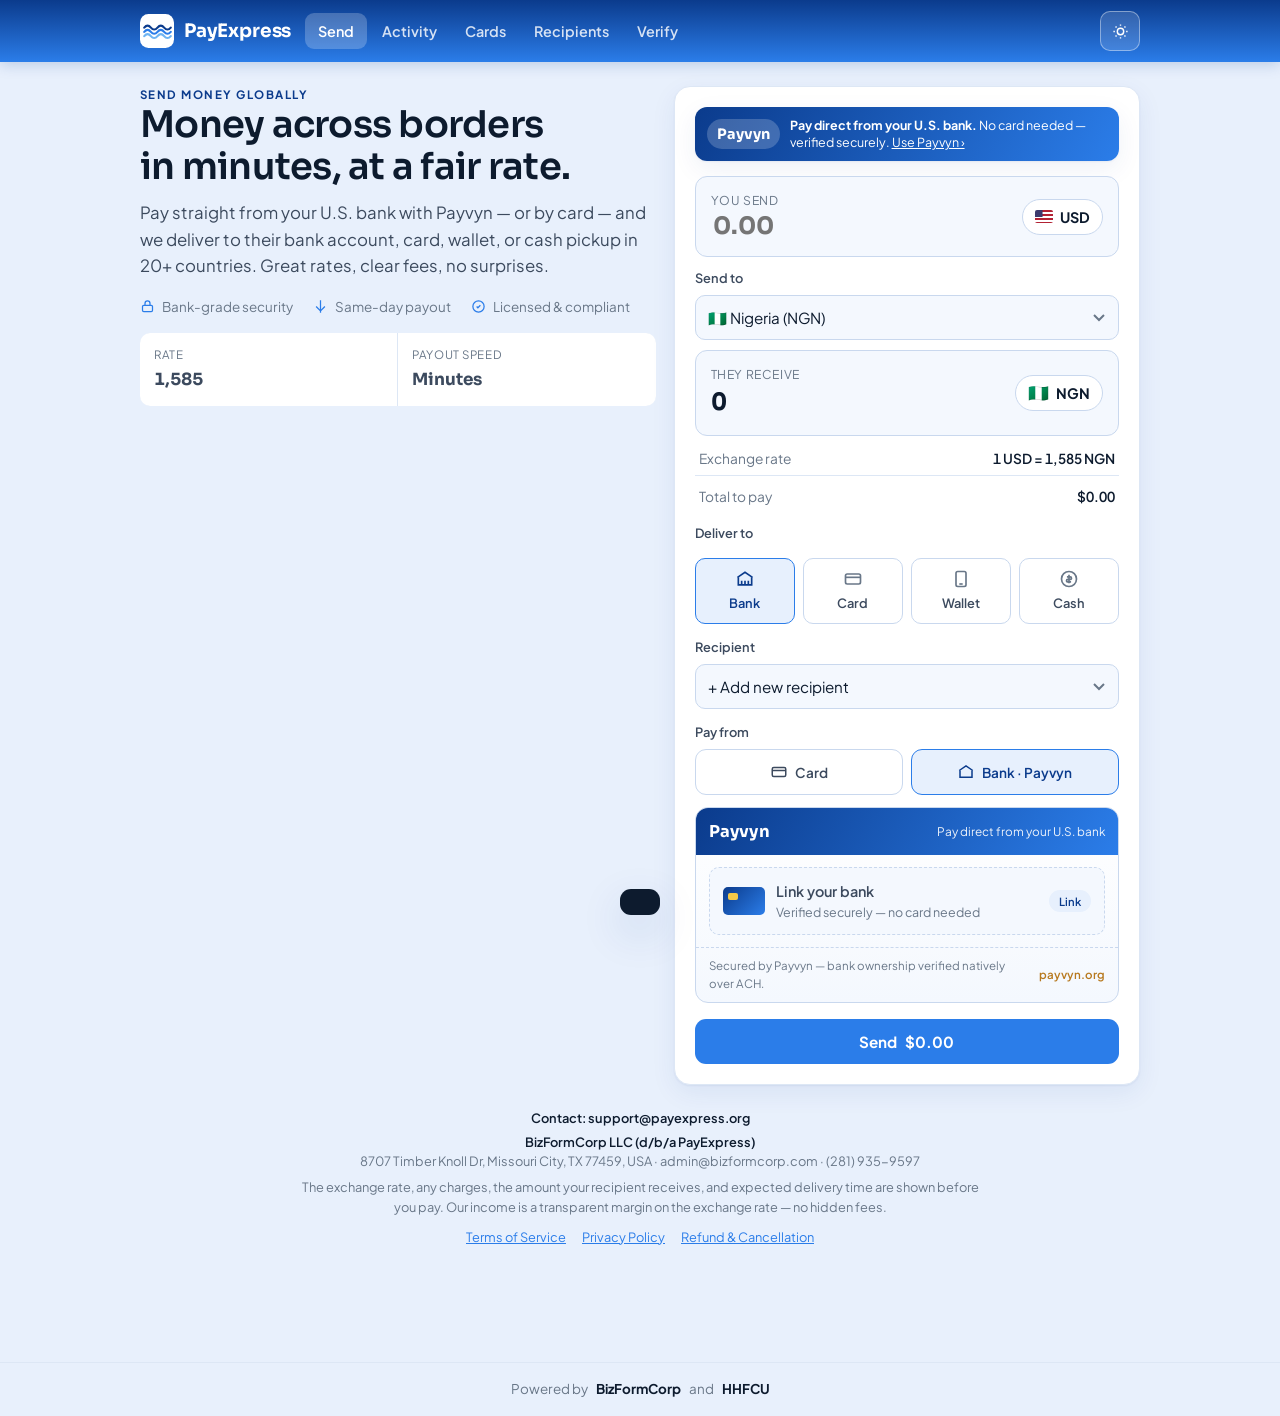
==== index.html @ 01469d31 "Make Payvyn the default pay-from method + add Payvyn badge; soften recipient name-check note - Payvy" ====
<!DOCTYPE html>
<html lang="en">
<head>
<meta charset="UTF-8" />
<title>PayExpress</title>
<meta name="viewport" content="width=device-width, initial-scale=1, viewport-fit=cover" />
<meta name="description" content="PayExpress - fast, low-cost money transfers worldwide, with card services and easy payout-partner integration." />
<meta name="theme-color" content="#0b3b8c" />
<meta name="apple-mobile-web-app-capable" content="yes" />
<meta name="mobile-web-app-capable" content="yes" />
<meta name="apple-mobile-web-app-status-bar-style" content="black-translucent" />
<meta name="apple-mobile-web-app-title" content="PayExpress" />
<link rel="manifest" href="manifest.webmanifest" />
<link rel="apple-touch-icon" href="icons/apple-touch-icon.png" />
<link rel="icon" type="image/png" sizes="192x192" href="icons/icon-192.png" />
<link rel="icon" type="image/png" sizes="32x32" href="icons/favicon-32.png" />
<link rel="preconnect" href="https://fonts.googleapis.com" />
<link rel="preconnect" href="https://fonts.gstatic.com" crossorigin />
<link rel="stylesheet" href="https://fonts.googleapis.com/css2?family=Sora:wght@500;600;700&family=Plus+Jakarta+Sans:wght@400;500;600;700&display=swap" />
<style>
:root{
  --blue-dark:#0b3b8c; --blue:#2b7de9; --blue-light:#6fb4f2; --blue-wash:#e7f0fd;
  --ink:#0d1b2e; --body:#3c4a5e; --muted:#697788;
  --ground:#e8f0fc; --card:#ffffff; --card2:#f4f8fe; --line:#dde7f5; --line2:#c9d8ee;
  --good:#12915a; --good-w:#e4f4ec; --warn:#b5730c; --warn-w:#fbefd9; --bad:#c02b2b; --bad-w:#fbe8e8;
  --shadow:0 1px 2px rgba(11,59,140,.06),0 8px 26px rgba(11,59,140,.07);
  --shadow-lg:0 16px 44px rgba(11,59,140,.16);
  --r:16px; --r-sm:10px;
  --disp:"Sora",system-ui,sans-serif; --sans:"Plus Jakarta Sans",system-ui,-apple-system,sans-serif;
}
@media (prefers-color-scheme:dark){:root:not([data-theme="light"]){
  --blue-dark:#5aa0f5; --blue:#3f8ef0; --blue-light:#7bb8f7; --blue-wash:#122a4d;
  --ink:#eaf1fb; --body:#b6c6db; --muted:#8598b0;
  --ground:#08152a; --card:#0f2440; --card2:#0c1e37; --line:#1c355a; --line2:#274674;
  --good:#3fbd7f; --good-w:#0f2e22; --warn:#d59433; --warn-w:#33280f; --bad:#ef6b6b; --bad-w:#37191b;
  --shadow:0 1px 2px rgba(0,0,0,.4),0 8px 26px rgba(0,0,0,.34);
  --shadow-lg:0 18px 48px rgba(0,0,0,.55);
}}
:root[data-theme="dark"]{
  --blue-dark:#5aa0f5; --blue:#3f8ef0; --blue-light:#7bb8f7; --blue-wash:#122a4d;
  --ink:#eaf1fb; --body:#b6c6db; --muted:#8598b0;
  --ground:#08152a; --card:#0f2440; --card2:#0c1e37; --line:#1c355a; --line2:#274674;
  --good:#3fbd7f; --good-w:#0f2e22; --warn:#d59433; --warn-w:#33280f; --bad:#ef6b6b; --bad-w:#37191b;
  --shadow:0 1px 2px rgba(0,0,0,.4),0 8px 26px rgba(0,0,0,.34);
  --shadow-lg:0 18px 48px rgba(0,0,0,.55);
}
*{box-sizing:border-box}
html{-webkit-text-size-adjust:100%}
body{margin:0;background:var(--ground);color:var(--body);font-family:var(--sans);font-size:15px;line-height:1.55;-webkit-font-smoothing:antialiased;-webkit-tap-highlight-color:transparent}
h1,h2,h3,h4{font-family:var(--disp);color:var(--ink);line-height:1.15;margin:0;font-weight:600;text-wrap:balance}
.mono{font-variant-numeric:tabular-nums}
button{font-family:inherit}
a{color:var(--blue)}

/* top bar */
.top{position:sticky;top:0;z-index:40;background:linear-gradient(180deg,#0b3b8c,#2b7de9);border-bottom:0;box-shadow:0 2px 14px rgba(11,59,140,.22);padding-top:env(safe-area-inset-top)}
.top-in{max-width:1040px;margin:0 auto;padding:11px 20px;display:flex;align-items:center;gap:12px}
.top-in{padding-left:max(20px,env(safe-area-inset-left));padding-right:max(20px,env(safe-area-inset-right))}
.brand{display:flex;align-items:center;gap:10px;font-family:var(--disp);font-weight:700;font-size:1.16rem;letter-spacing:-.01em;color:#fff;cursor:pointer;flex:0 0 auto}
.brand svg{width:34px;height:34px;flex:0 0 auto}
.tabs{display:flex;gap:2px;margin-left:2px;flex:1 1 auto;min-width:0;overflow-x:auto;scrollbar-width:none;overscroll-behavior-x:contain}
.tabs::-webkit-scrollbar{display:none}
.tabs button{border:0;background:transparent;color:rgba(255,255,255,.82);font-size:.9rem;font-weight:600;padding:9px 13px;border-radius:9px;cursor:pointer;white-space:nowrap;touch-action:manipulation}
.tabs button:hover{color:#fff;background:rgba(255,255,255,.14)}
.tabs button[aria-selected="true"]{color:#fff;background:rgba(255,255,255,.22)}
.spacer{display:none}
.icon-btn{border:1px solid rgba(255,255,255,.4);background:rgba(255,255,255,.14);color:#fff;width:40px;height:40px;border-radius:10px;display:grid;place-items:center;cursor:pointer;flex:0 0 auto;touch-action:manipulation}
.icon-btn svg{width:17px;height:17px}

main{max-width:1040px;margin:0 auto;padding:24px 20px 90px;padding-left:max(20px,env(safe-area-inset-left));padding-right:max(20px,env(safe-area-inset-right));padding-bottom:calc(90px + env(safe-area-inset-bottom))}
.view{display:none}
.view.active{display:block;animation:fade .28s ease}
@keyframes fade{from{opacity:0;transform:translateY(4px)}to{opacity:1;transform:none}}
@media (prefers-reduced-motion:reduce){.view.active{animation:none}}

.eyebrow{font-size:.72rem;font-weight:700;letter-spacing:.13em;text-transform:uppercase;color:var(--blue-dark)}
.section-h{display:flex;align-items:baseline;justify-content:space-between;gap:12px;flex-wrap:wrap;margin:0 0 14px}
.lead{color:var(--body);font-size:1rem;max-width:62ch}

.btn{display:inline-flex;align-items:center;justify-content:center;gap:8px;border:0;border-radius:11px;padding:13px 20px;font-size:.95rem;font-weight:700;cursor:pointer;transition:transform .05s,background .15s;touch-action:manipulation}
.btn:active{transform:translateY(1px)}
.btn-primary{background:var(--blue);color:#fff}
.btn-primary:hover{background:var(--blue-dark)}
.btn-ghost{background:var(--card);color:var(--ink);border:1.5px solid var(--line2)}
.btn-ghost:hover{border-color:var(--blue)}
.btn[disabled]{opacity:.55;cursor:not-allowed}
@media(hover:none){.btn{min-height:46px}.tabs button{min-height:44px}.icon-btn{min-width:44px;min-height:44px}}

.card{background:var(--card);border:1px solid var(--line);border-radius:var(--r);box-shadow:var(--shadow)}
.pad{padding:20px}

/* ---- Send calculator ---- */
.send-grid{display:grid;grid-template-columns:1.05fr .95fr;gap:18px;align-items:start}
@media(max-width:820px){.send-grid{grid-template-columns:1fr}}
.hero-copy h1{font-size:2.3rem;letter-spacing:-.02em}
@media(max-width:820px){.hero-copy h1{font-size:1.9rem}}
.hero-copy .sub{color:var(--body);font-size:1.05rem;margin-top:12px;max-width:44ch}
.trust{display:flex;gap:14px 20px;flex-wrap:wrap;margin-top:18px;color:var(--muted);font-size:.84rem}
.trust span{display:inline-flex;align-items:center;gap:7px}
.trust svg{width:15px;height:15px;color:var(--blue)}
.calc{padding:20px}
.fx-row{display:flex;align-items:center;justify-content:space-between;gap:10px;padding:14px 15px;border:1px solid var(--line2);border-radius:12px;background:var(--card2)}
.fx-row + .fx-row{margin-top:10px}
.fx-row .lbl{font-size:.76rem;color:var(--muted);text-transform:uppercase;letter-spacing:.05em}
.fx-row input{font-family:var(--disp);font-weight:700;font-size:1.5rem;border:0;background:transparent;color:var(--ink);width:100%;outline:none}
.fx-row .amt{font-family:var(--disp);font-weight:700;font-size:1.5rem;color:var(--ink)}
.fx-row .cur{display:inline-flex;align-items:center;gap:7px;font-weight:700;color:var(--ink);background:var(--card);border:1px solid var(--line2);border-radius:999px;padding:6px 12px;font-size:.9rem;flex:0 0 auto}
.flag{width:18px;height:13px;border-radius:2px;display:inline-block;overflow:hidden;flex:0 0 auto}
.rate-line{display:flex;justify-content:space-between;font-size:.86rem;color:var(--muted);padding:12px 4px 2px}
.rate-line b{color:var(--ink);font-weight:600}
.field{display:flex;flex-direction:column;gap:6px;margin-top:14px}
.field label{font-size:.8rem;font-weight:600;color:var(--body)}
.field select,.field input{font-family:inherit;font-size:.95rem;color:var(--ink);background:var(--card2);border:1px solid var(--line2);border-radius:10px;padding:12px;-webkit-appearance:none;appearance:none}
.field select{background-image:url("data:image/svg+xml,%3Csvg xmlns='http://www.w3.org/2000/svg' width='12' height='8'%3E%3Cpath d='M1 1l5 5 5-5' fill='none' stroke='%23697788' stroke-width='2'/%3E%3C/svg%3E");background-repeat:no-repeat;background-position:right 13px center;padding-right:34px}
.field input:focus,.field select:focus{outline:none;border-color:var(--blue);box-shadow:0 0 0 3px var(--blue-wash);background:var(--card)}
@media(max-width:560px){.field input,.field select,.fx-row input{font-size:16px}.fx-row input,.fx-row .amt{font-size:1.3rem}}
.methods{display:grid;grid-template-columns:repeat(4,1fr);gap:8px;margin-top:14px}
@media(max-width:520px){.methods{grid-template-columns:1fr 1fr}}
.method{border:1px solid var(--line2);border-radius:10px;padding:10px 8px;text-align:center;cursor:pointer;background:var(--card);font-size:.8rem;font-weight:600;color:var(--body)}
.method svg{width:20px;height:20px;display:block;margin:0 auto 5px;color:var(--muted)}
.method[aria-pressed="true"]{border-color:var(--blue);background:var(--blue-wash);color:var(--blue-dark)}
.method[aria-pressed="true"] svg{color:var(--blue-dark)}
.pay-chip{display:flex;align-items:center;gap:11px;padding:12px 13px;border:1px dashed var(--line2);border-radius:10px;background:var(--card2);margin-top:14px}
.cc{width:42px;height:28px;border-radius:5px;background:linear-gradient(135deg,var(--blue-dark),var(--blue));flex:0 0 auto;position:relative}
.cc::after{content:"";position:absolute;top:6px;left:5px;width:10px;height:7px;border-radius:2px;background:#f4c948}

/* pills / tags */
.pill{display:inline-flex;align-items:center;gap:6px;font-size:.75rem;font-weight:600;padding:4px 10px;border-radius:999px;border:1px solid transparent}
.pill .dot{width:7px;height:7px;border-radius:50%;background:currentColor}
.pill.good{color:var(--good);background:var(--good-w)} .pill.blue{color:var(--blue-dark);background:var(--blue-wash)} .pill.warn{color:var(--warn);background:var(--warn-w)}

/* activity table */
table{width:100%;border-collapse:collapse;font-size:.9rem}
th,td{text-align:left;padding:11px 12px;border-bottom:1px solid var(--line)}
th{font-size:.72rem;text-transform:uppercase;letter-spacing:.05em;color:var(--muted);font-weight:600}
td.n,th.n{text-align:right;font-variant-numeric:tabular-nums}
tbody tr:last-child td{border-bottom:0}
.tag{font-size:.72rem;font-weight:600;padding:3px 9px;border-radius:999px}
.tag.paid{color:var(--good);background:var(--good-w)} .tag.proc{color:var(--warn);background:var(--warn-w)}

/* cycle */
.cycle{display:grid;grid-template-columns:repeat(5,1fr);gap:0;position:relative;margin:6px 0}
@media(max-width:760px){.cycle{grid-template-columns:1fr}}
.node{text-align:center;padding:0 8px;position:relative}
.node .num{width:42px;height:42px;border-radius:50%;margin:0 auto 9px;background:var(--card);border:2px solid var(--blue);color:var(--blue-dark);display:grid;place-items:center;font-family:var(--disp);font-weight:700;position:relative;z-index:2}
.node h4{font-size:.88rem;margin-bottom:2px}.node p{font-size:.78rem;color:var(--muted);margin:0}
.cycle .node:not(:last-child)::after{content:"";position:absolute;top:21px;left:calc(50% + 28px);right:calc(-50% + 28px);height:2px;background:linear-gradient(90deg,var(--blue),var(--blue-light));z-index:1}
@media(max-width:760px){.cycle .node{display:grid;grid-template-columns:42px 1fr;gap:12px;text-align:left;padding:0 0 18px}.node .num{margin:0}.cycle .node:not(:last-child)::after{top:42px;bottom:0;left:20px;right:auto;width:2px;height:auto}.node h4,.node p{grid-column:2}}

/* payment cards visuals */
.cardgrid{display:grid;grid-template-columns:1fr 1fr;gap:16px}
@media(max-width:680px){.cardgrid{grid-template-columns:1fr}}
.paycard{border-radius:16px;padding:20px;color:#fff;position:relative;overflow:hidden;min-height:170px;box-shadow:var(--shadow)}
.paycard.local{background:linear-gradient(135deg,var(--blue-dark),var(--blue))}
.paycard.intl{background:linear-gradient(135deg,#0c2a52,#123f7d)}
.paycard .brandmark{position:absolute;top:16px;right:18px;font-family:var(--disp);font-weight:700;opacity:.9}
.paycard .type{font-size:.76rem;letter-spacing:.08em;text-transform:uppercase;opacity:.85}
.paycard .num{font-family:var(--disp);font-size:1.2rem;letter-spacing:2px;margin-top:36px}
.paycard .row{display:flex;justify-content:space-between;margin-top:16px;font-size:.82rem;opacity:.92}
.paycard .chip{position:absolute;top:56px;left:20px;width:34px;height:24px;border-radius:5px;background:linear-gradient(135deg,#f4c948,#e0a92e)}
.waves-bg{position:absolute;inset:0;opacity:.16;pointer-events:none}

/* partner / IMTO */
.feat{display:grid;grid-template-columns:repeat(3,1fr);gap:12px}
@media(max-width:760px){.feat{grid-template-columns:1fr}}
.f{border:1px solid var(--line);border-radius:var(--r-sm);padding:15px 16px;background:var(--card)}
.f .fi{width:38px;height:38px;border-radius:10px;background:var(--blue-wash);color:var(--blue-dark);display:grid;place-items:center;margin-bottom:11px}
.f .fi svg{width:19px;height:19px}
.f h4{font-size:1rem;margin-bottom:4px}.f p{font-size:.88rem;margin:0}
.code{background:#0b1b33;border:1px solid #1c355a;border-radius:12px;padding:16px 18px;overflow-x:auto;color:#cfe0f7;font-family:"SFMono-Regular",Consolas,monospace;font-size:.82rem;line-height:1.65}
.code .k{color:#7bb8f7}.code .s{color:#8fdcae}.code .c{color:#6b83a5}
.steps{display:grid;grid-template-columns:repeat(4,1fr);gap:10px;counter-reset:st}
@media(max-width:760px){.steps{grid-template-columns:1fr 1fr}}
@media(max-width:460px){.steps{grid-template-columns:1fr}}
.st{counter-increment:st;position:relative;padding-left:44px;padding-top:2px}
.st::before{content:counter(st);position:absolute;left:0;top:0;width:32px;height:32px;border-radius:9px;background:var(--blue);color:#fff;font-family:var(--disp);font-weight:700;display:grid;place-items:center}
.st h4{font-size:.95rem;margin-bottom:3px}.st p{font-size:.84rem;margin:0}

.callout{background:var(--blue-wash);border:1px solid color-mix(in srgb,var(--blue) 26%,transparent);border-radius:var(--r-sm);padding:13px 15px;font-size:.9rem;color:var(--ink)}
.foot{max-width:1040px;margin:0 auto;padding:24px 20px 0;color:var(--muted);font-size:.8rem;text-align:center}
.bfc{border-top:1px solid var(--line);margin-top:16px;display:flex;align-items:center;justify-content:center;gap:8px;padding:16px;color:var(--muted);font-size:.84rem}
.bfc b{color:var(--ink)}
.toast{position:fixed;left:50%;bottom:calc(24px + env(safe-area-inset-bottom));transform:translateX(-50%) translateY(150%);background:var(--ink);color:var(--ground);padding:13px 20px;border-radius:11px;box-shadow:var(--shadow-lg);font-weight:600;font-size:.9rem;z-index:70;transition:transform .3s}
.toast.show{transform:translateX(-50%) translateY(0)}
.hidden{display:none}
/* ---- admin sub-tabs + responsive stats ---- */
.subtabs{display:flex;flex-wrap:wrap;gap:8px;margin:0 0 16px}
.subtabs button{flex:0 0 auto;border:1px solid var(--line2);background:var(--card);color:var(--body);font-family:var(--sans);font-weight:600;font-size:.88rem;padding:9px 15px;border-radius:999px;cursor:pointer;white-space:nowrap;min-height:40px;touch-action:manipulation}
@media(max-width:620px){.subtabs button{flex:1 1 auto;text-align:center}}
.subtabs button[aria-selected="true"]{background:var(--blue);border-color:var(--blue);color:#fff}
.astats{display:grid;grid-template-columns:repeat(4,1fr);gap:1px;background:var(--line);border-radius:var(--r-sm);overflow:hidden}
.astats .b{background:var(--card);padding:13px 14px}
.astats .k{font-size:.72rem;color:var(--muted);text-transform:uppercase;letter-spacing:.05em}
.astats .v{font-family:var(--disp);font-weight:700;font-size:1.05rem;margin-top:3px;color:var(--ink)}
@media(max-width:620px){.astats{grid-template-columns:1fr 1fr}}
#adminRateBody input{font-size:16px;padding:9px 10px}
.mini{display:grid;grid-template-columns:repeat(3,1fr);gap:1px;background:var(--line);border-radius:var(--r-sm);overflow:hidden;margin-top:16px}
.mini .b{background:var(--card);padding:13px 14px}
.mini .k{font-size:.72rem;color:var(--muted);text-transform:uppercase;letter-spacing:.05em}
.mini .v{font-family:var(--disp);font-weight:700;font-size:1.05rem;margin-top:3px}
/* ---- KYC / upload ---- */
.kyc{max-width:680px}
.kyc h3{font-size:1.05rem;color:var(--ink)}
.kyc .hint{color:var(--muted);font-size:.86rem;margin:2px 0 12px}
.dzs{display:grid;grid-template-columns:1fr 1fr 1fr;gap:12px}
@media(max-width:600px){.dzs{grid-template-columns:1fr}}
.dz{border:1.5px dashed var(--line2);border-radius:12px;background:var(--card2);padding:13px;display:flex;flex-direction:column;gap:9px}
.dz .dt{font-weight:600;font-size:.88rem;color:var(--ink)}
.dz .dh{font-size:.75rem;color:var(--muted);margin-top:-5px}
.dz-btns{display:flex;gap:8px}
.dz-btn{flex:1;display:inline-flex;align-items:center;justify-content:center;gap:6px;background:var(--card);border:1px solid var(--line2);border-radius:9px;padding:10px 6px;font-size:.82rem;font-weight:600;color:var(--blue-dark);cursor:pointer;min-height:44px;touch-action:manipulation}
.dz-btn svg{width:16px;height:16px}
.dz-file{display:flex;align-items:center;gap:9px;background:var(--card);border:1px solid var(--line);border-radius:9px;padding:7px 9px}
.dz-thumb{width:40px;height:30px;border-radius:5px;object-fit:cover;background:var(--blue-dark);flex:0 0 auto;display:grid;place-items:center;color:#fff;font-size:.6rem;font-weight:700}
.dz-meta{flex:1;min-width:0}.dz-name{font-size:.8rem;font-weight:600;white-space:nowrap;overflow:hidden;text-overflow:ellipsis}.dz-size{font-size:.72rem;color:var(--muted)}
.dz-x{border:0;background:transparent;color:var(--bad);cursor:pointer;font-size:1.1rem;line-height:1;padding:4px}
.opt{display:flex;gap:11px;align-items:flex-start;padding:13px;border:1px solid var(--line2);border-radius:11px;background:var(--card);cursor:pointer;font-size:.9rem;margin-bottom:10px}
.opt input{width:19px;height:19px;margin-top:1px;accent-color:var(--blue);flex:0 0 auto}
.hhfcu-card{background:linear-gradient(135deg,#0b3b8c,#2b7de9);color:#fff;border-radius:16px;padding:18px;min-height:150px;position:relative;overflow:hidden;box-shadow:var(--shadow);max-width:360px}
.hhfcu-card .co{font-family:var(--disp);font-weight:700;font-size:1.05rem}
.hhfcu-card .by{position:absolute;top:15px;right:16px;font-size:.68rem;opacity:.92;text-align:right;line-height:1.3}
.hhfcu-card .chip{width:32px;height:23px;border-radius:5px;background:linear-gradient(135deg,#f4c948,#e0a92e);margin-top:30px}
.hhfcu-card .num{font-family:var(--disp);font-size:1.15rem;letter-spacing:2px;margin-top:12px}
.hhfcu-card .row{display:flex;justify-content:space-between;margin-top:12px;font-size:.8rem;opacity:.94}
/* ---- mobile bottom tab bar ---- */
.botnav{display:none}
@media(max-width:760px){
  .tabs{display:none}
  .botnav{display:flex;position:fixed;left:0;right:0;bottom:0;z-index:45;background:var(--card);border-top:1px solid var(--line);box-shadow:0 -2px 16px rgba(11,59,140,.12);padding-bottom:env(safe-area-inset-bottom)}
  .botnav button{flex:1 1 0;min-width:0;border:0;background:transparent;color:var(--muted);display:flex;flex-direction:column;align-items:center;gap:3px;padding:8px 1px 6px;font-family:var(--sans);font-size:9.5px;font-weight:600;cursor:pointer;touch-action:manipulation;min-height:54px}
  .botnav button svg{width:22px;height:22px;flex:0 0 auto}
  .botnav button span{max-width:100%;overflow:hidden;text-overflow:ellipsis;white-space:nowrap}
  .botnav button[aria-selected="true"]{color:var(--blue)}
  .toast{bottom:calc(74px + env(safe-area-inset-bottom))}
  .bfc{margin-bottom:calc(58px + env(safe-area-inset-bottom))}
  [style*="grid-template-columns:1fr 1fr"]{grid-template-columns:1fr !important}
}
/* Pay-from (pay-in) selector + Payvyn panel */
.payin-toggle{display:grid;grid-template-columns:1fr 1fr;gap:8px;margin:6px 0 2px}
.pin-opt{display:flex;align-items:center;justify-content:center;gap:7px;border:1.5px solid var(--line2);background:var(--card);color:var(--body);font-family:inherit;font-weight:600;font-size:.85rem;padding:11px 8px;border-radius:11px;cursor:pointer;min-height:46px;touch-action:manipulation}
.pin-opt svg{width:18px;height:18px}
.pin-opt[aria-pressed="true"]{border-color:var(--blue);color:var(--blue-dark);background:var(--blue-wash)}
.pv-panel{margin-top:12px;border:1px solid var(--line2);border-radius:13px;background:linear-gradient(180deg,var(--card),var(--card2));overflow:hidden}
.pv-head{display:flex;align-items:center;gap:9px;padding:11px 13px;background:linear-gradient(120deg,#0b3b8c,#2b7de9);color:#fff}
.pv-head .pv-logo{font-family:var(--disp);font-weight:700;font-size:1.02rem;letter-spacing:.2px}
.pv-head .pv-tag{font-size:.74rem;opacity:.92;margin-left:auto}
.pv-body{padding:12px 13px}
.pv-note{display:flex;align-items:center;justify-content:space-between;gap:8px;font-size:.72rem;color:var(--muted);padding:9px 13px;border-top:1px dashed var(--line2)}
.pv-note span{color:#b7791f;font-weight:600}
.pv-amts{display:flex;gap:8px;margin-top:9px}
.pv-amts input{flex:1;min-width:0}
.pv-badge{display:flex;align-items:center;gap:10px;margin:0 0 15px;padding:10px 12px;border-radius:12px;background:linear-gradient(120deg,#0b3b8c,#2b7de9);color:#fff;cursor:pointer;box-shadow:var(--shadow)}
.pv-badge-mark{font-family:var(--disp);font-weight:700;font-size:.9rem;background:rgba(255,255,255,.2);padding:4px 10px;border-radius:999px;flex:0 0 auto}
.pv-badge-txt{font-size:.78rem;line-height:1.38}
.pv-badge-txt b{font-weight:700}
</style>
</head>
<body>
<div class="top">
  <div class="top-in">
    <div class="brand" onclick="go('send')" aria-label="PayExpress home">
      <svg viewBox="0 0 40 40" fill="none" aria-hidden="true">
        <rect width="40" height="40" rx="10" fill="#ffffff"/>
        <path d="M5 16c2.6-3 5.2-3 7.8 0s5.2 3 7.8 0 5.2-3 7.8 0 5.2 3 7.8 0" stroke="#0b3b8c" stroke-width="2.6" stroke-linecap="round" fill="none"/>
        <path d="M5 21c2.6-3 5.2-3 7.8 0s5.2 3 7.8 0 5.2-3 7.8 0 5.2 3 7.8 0" stroke="#2b7de9" stroke-width="2.6" stroke-linecap="round" fill="none"/>
        <path d="M5 26c2.6-3 5.2-3 7.8 0s5.2 3 7.8 0 5.2-3 7.8 0 5.2 3 7.8 0" stroke="#6fb4f2" stroke-width="2.6" stroke-linecap="round" fill="none"/>
      </svg>
      PayExpress
    </div>
    <div class="tabs" role="tablist">
      <button role="tab" aria-selected="true" onclick="go('send')">Send</button>
      <button role="tab" aria-selected="false" onclick="go('activity')">Activity</button>
      <button role="tab" aria-selected="false" onclick="go('cards')">Cards</button>
      <button role="tab" aria-selected="false" onclick="go('recipients')">Recipients</button>
      <button role="tab" aria-selected="false" onclick="go('verify')">Verify</button>
    </div>
    <span class="spacer"></span>
    <button class="icon-btn" onclick="toggleTheme()" aria-label="Toggle theme">
      <svg viewBox="0 0 24 24" fill="none" stroke="currentColor" stroke-width="2"><circle cx="12" cy="12" r="4.5"/><path d="M12 2v2M12 20v2M2 12h2M20 12h2M5 5l1.4 1.4M17.6 17.6L19 19M19 5l-1.4 1.4M6.4 17.6L5 19"/></svg>
    </button>
  </div>
</div>

<main>
  <!-- SEND -->
  <section class="view active" id="view-send">
    <div class="send-grid">
      <div class="hero-copy">
        <div class="eyebrow">Send money globally</div>
        <h1>Money across borders in minutes, at a fair rate.</h1>
        <p class="sub">Pay straight from your U.S. bank with Payvyn — or by card — and we deliver to their bank account, card, wallet, or cash pickup in 20+ countries. Great rates, clear fees, no surprises.</p>
        <div class="trust">
          <span><svg viewBox="0 0 24 24" fill="none" stroke="currentColor" stroke-width="2"><rect x="4" y="10" width="16" height="10" rx="2"/><path d="M8 10V7a4 4 0 018 0v3"/></svg> Bank-grade security</span>
          <span><svg viewBox="0 0 24 24" fill="none" stroke="currentColor" stroke-width="2"><path d="M12 2v20M5 12l7 7 7-7"/></svg> Same-day payout</span>
          <span><svg viewBox="0 0 24 24" fill="none" stroke="currentColor" stroke-width="2"><path d="M9 12l2 2 4-4"/><circle cx="12" cy="12" r="9"/></svg> Licensed &amp; compliant</span>
        </div>
        <div class="mini" style="grid-template-columns:repeat(2,1fr)">
          <div class="b"><div class="k">Rate</div><div class="v mono" id="mRate">1,585</div></div>
          <div class="b"><div class="k">Payout speed</div><div class="v">Minutes</div></div>
        </div>
      </div>

      <div class="card calc">
        <div class="pv-badge" onclick="focusPayvyn()">
          <span class="pv-badge-mark">Payvyn</span>
          <span class="pv-badge-txt"><b>Pay direct from your U.S. bank.</b> No card needed — verified securely. <span style="text-decoration:underline">Use Payvyn ›</span></span>
        </div>
        <div class="fx-row">
          <div style="flex:1"><div class="lbl">You send</div><input id="sendAmt" type="text" inputmode="decimal" placeholder="0.00" oninput="calc()"></div>
          <span class="cur"><span class="flag" title="United States" style="background:linear-gradient(#3c3b6e,#3c3b6e) top left/42% 54% no-repeat,repeating-linear-gradient(180deg,#b22234 0 2px,#fff 2px 4px)"></span> USD</span>
        </div>
        <div class="field" style="margin-top:12px"><label>Send to</label>
          <select id="destCountry" onchange="onDest()"></select>
        </div>
        <div class="fx-row" style="margin-top:10px">
          <div style="flex:1"><div class="lbl">They receive</div><div class="amt mono" id="recvAmt">0</div></div>
          <span class="cur"><span id="recvFlag" style="font-size:1.05rem;line-height:1">🇳🇬</span> <span id="recvCur">NGN</span></span>
        </div>
        <div class="rate-line"><span>Exchange rate</span><b class="mono" id="rateLine">1 USD = 1,585 NGN</b></div>
        <div class="rate-line" style="border-top:1px solid var(--line);margin-top:4px;padding-top:10px"><span>Total to pay</span><b class="mono" id="totalLine">$0.00</b></div>

        <div class="field"><label>Deliver to</label></div>
        <div class="methods">
          <div class="method" aria-pressed="true" onclick="pickMethod(this,'Bank account')"><svg viewBox="0 0 24 24" fill="none" stroke="currentColor" stroke-width="2"><path d="M3 10l9-6 9 6"/><path d="M4 10v9h16v-9M8 19v-5M12 19v-5M16 19v-5"/></svg>Bank</div>
          <div class="method" aria-pressed="false" onclick="pickMethod(this,'Debit card')"><svg viewBox="0 0 24 24" fill="none" stroke="currentColor" stroke-width="2"><rect x="3" y="6" width="18" height="12" rx="2"/><path d="M3 10h18"/></svg>Card</div>
          <div class="method" aria-pressed="false" onclick="pickMethod(this,'Mobile wallet')"><svg viewBox="0 0 24 24" fill="none" stroke="currentColor" stroke-width="2"><rect x="6" y="3" width="12" height="18" rx="2"/><path d="M10 18h4"/></svg>Wallet</div>
          <div class="method" aria-pressed="false" onclick="pickMethod(this,'Cash pickup')"><svg viewBox="0 0 24 24" fill="none" stroke="currentColor" stroke-width="2"><circle cx="12" cy="12" r="9"/><path d="M12 7v10M9.5 9.5h4a1.5 1.5 0 010 3h-3a1.5 1.5 0 000 3h4"/></svg>Cash</div>
        </div>

        <div class="field"><label>Recipient</label>
          <select id="recip" onchange="if(this.value==='__add'){go('recipients');this.selectedIndex=0;}"></select>
        </div>

        <div class="field" style="margin-top:14px"><label>Pay from</label></div>
        <div class="payin-toggle" id="payinToggle">
          <button type="button" class="pin-opt" aria-pressed="false" onclick="pickPayin('card',this)"><svg viewBox="0 0 24 24" fill="none" stroke="currentColor" stroke-width="2"><rect x="3" y="6" width="18" height="12" rx="2"/><path d="M3 10h18"/></svg>Card</button>
          <button type="button" class="pin-opt" aria-pressed="true" onclick="pickPayin('payvyn',this)"><svg viewBox="0 0 24 24" fill="none" stroke="currentColor" stroke-width="2"><path d="M3 10l9-6 9 6"/><path d="M4 10v9h16v-9"/></svg>Bank · Payvyn</button>
        </div>

        <div id="payinCard" style="display:none">
        <div class="pay-chip" id="payChip">
          <div class="cc"></div>
          <div style="flex:1"><div style="font-weight:600;font-size:.9rem" class="mono" id="pcName">Add a card</div><div style="font-size:.78rem;color:var(--muted)" id="pcSub">Tap Change to add your card</div></div>
          <button type="button" class="pill blue" style="font-size:.7rem;border:0;cursor:pointer" onclick="openCardEdit()">Change</button>
        </div>
        <div id="cardEdit" style="display:none;margin-top:10px;border:1px solid var(--line2);border-radius:10px;padding:13px;background:var(--card2)">
          <div class="field"><label>Card number</label><input id="ccNum" inputmode="numeric" autocomplete="cc-number" placeholder="1234 5678 9012 3456"></div>
          <div class="field"><label>Name on card</label><input id="ccName" autocomplete="cc-name" placeholder="Full name"></div>
          <div style="display:flex;gap:8px"><button type="button" class="btn btn-primary" style="flex:1" onclick="savePayCard()">Save card</button><button type="button" class="btn" style="flex:0 0 auto" onclick="cancelCardEdit()">Cancel</button></div>
          <div style="font-size:.72rem;color:var(--muted);margin-top:9px">Only the brand &amp; last 4 digits are stored on this device - your full card is entered securely at checkout.</div>
        </div>

        </div><!-- /payinCard -->

        <div id="payinPayvyn" style="display:block">
          <div class="pv-panel">
            <div class="pv-head"><span class="pv-logo">Payvyn</span><span class="pv-tag">Pay direct from your U.S. bank</span></div>
            <div class="pv-body">
              <div class="pay-chip" id="pvChip" style="margin-top:0">
                <div class="cc" style="background:linear-gradient(135deg,#0b3b8c,#2b7de9)"></div>
                <div style="flex:1"><div style="font-weight:600;font-size:.9rem" id="pvName">Link your bank</div><div style="font-size:.78rem;color:var(--muted)" id="pvSub">Verified securely — no card needed</div></div>
                <button type="button" class="pill blue" style="font-size:.7rem;border:0;cursor:pointer" id="pvLinkBtn" onclick="openPayvynLink()">Link</button>
              </div>
              <div id="pvEdit" style="display:none;margin-top:10px;border:1px solid var(--line2);border-radius:10px;padding:13px;background:var(--card2)">
                <div class="field"><label>Routing number (ABA)</label><input id="pvRouting" inputmode="numeric" autocomplete="off" placeholder="9 digits" maxlength="9"></div>
                <div class="field"><label>Account number</label><input id="pvAccount" inputmode="numeric" autocomplete="off" placeholder="Your account number"></div>
                <div class="field"><label>Account type</label><select id="pvType"><option value="checking">Checking</option><option value="savings">Savings</option></select></div>
                <div id="pvStep1">
                  <button type="button" class="btn btn-primary" style="width:100%" onclick="pvStart()">Link &amp; verify bank</button>
                  <div style="font-size:.72rem;color:var(--muted);margin-top:9px">Ownership is verified natively over ACH by Payvyn — no bank login, no third-party aggregator.</div>
                </div>
                <div id="pvStep2" style="display:none">
                  <div id="pvHint" style="font-size:.82rem;color:var(--body);margin-bottom:8px"></div>
                  <div class="pv-amts"><input id="pvA" class="field" inputmode="decimal" placeholder="$0.00" style="padding:11px;border:1px solid var(--line2);border-radius:10px;background:var(--card)"><input id="pvB" class="field" inputmode="decimal" placeholder="$0.00" style="padding:11px;border:1px solid var(--line2);border-radius:10px;background:var(--card)"></div>
                  <button type="button" class="btn btn-primary" style="width:100%;margin-top:10px" onclick="pvConfirm()">Confirm deposits</button>
                </div>
              </div>
            </div>
            <div class="pv-note">Secured by Payvyn — bank ownership verified natively over ACH. <span>payvyn.org</span></div>
          </div>
        </div>

        <button class="btn btn-primary" style="width:100%;margin-top:16px" onclick="sendMoney()">Send <span id="btnAmt">$0.00</span></button>
      </div>
    </div>
  </section>

  <!-- ACTIVITY -->
  <section class="view" id="view-activity">
    <div class="section-h"><div><div class="eyebrow">Transfers</div><h1 style="font-size:1.5rem;margin-top:3px">Activity</h1></div><button class="btn btn-primary" onclick="go('send')">New transfer</button></div>
    <div class="card pad">
      <div style="overflow-x:auto"><table id="actTable">
        <thead><tr><th>Recipient</th><th>Method</th><th class="n">Sent</th><th class="n">Received</th><th style="text-align:right">Status</th></tr></thead>
        <tbody id="actBody"></tbody>
      </table></div>
      <div style="font-size:.76rem;color:var(--muted);margin-top:9px">Tap a transfer to view its receipt.</div>
    </div>

    <div class="section-h" style="margin-top:26px"><div><div class="eyebrow">How a transfer moves</div><h2 style="font-size:1.35rem;margin-top:3px">Request to payout</h2></div></div>
    <div class="card pad">
      <div class="cycle">
        <div class="node"><div class="num">1</div><h4>Quote</h4><p>Amount, rate, fee locked</p></div>
        <div class="node"><div class="num">2</div><h4>Pay</h4><p>Charged to card on file</p></div>
        <div class="node"><div class="num">3</div><h4>Screen</h4><p>KYC / AML / sanctions</p></div>
        <div class="node"><div class="num">4</div><h4>Settle</h4><p>Routed to IMTO in Nigeria</p></div>
        <div class="node"><div class="num">5</div><h4>Payout</h4><p>Naira to recipient</p></div>
      </div>
    </div>
  </section>

  <!-- RECEIPT -->
  <section class="view" id="view-receipt">
    <div class="section-h"><div><div class="eyebrow">Confirmation</div><h1 style="font-size:1.5rem;margin-top:3px">Transfer receipt</h1></div><button class="btn" onclick="go('activity')">Back</button></div>
    <div class="card pad" id="receiptBody"></div>
  </section>

  <!-- CARDS -->
  <section class="view" id="view-cards">
    <div class="section-h"><div><div class="eyebrow">Card services</div><h1 style="font-size:1.5rem;margin-top:3px">Cards</h1></div></div>
    <div class="card pad" id="hhfcuCardBox" style="margin-bottom:16px"></div>
    <p class="lead" style="margin-bottom:16px">Pay from your saved cards, and give recipients a card of their own - a local Naira card for spending at home, or an international USD card for online and travel.</p>
    <div class="cardgrid">
      <div class="paycard local">
        <svg class="waves-bg" viewBox="0 0 300 170" preserveAspectRatio="none"><path d="M0 120c40-30 80-30 120 0s80 30 120 0 60-25 60-25" stroke="#fff" stroke-width="3" fill="none"/><path d="M0 140c40-30 80-30 120 0s80 30 120 0 60-25 60-25" stroke="#fff" stroke-width="3" fill="none"/></svg>
        <span class="brandmark">PayExpress</span>
        <div class="type">Local - Naira debit</div>
        <div class="chip"></div>
        <div class="num mono">5399  02**  ****  4471</div>
        <div class="row"><span>TEST CARDHOLDER</span><span>NGN</span></div>
      </div>
      <div class="paycard intl">
        <svg class="waves-bg" viewBox="0 0 300 170" preserveAspectRatio="none"><path d="M0 120c40-30 80-30 120 0s80 30 120 0 60-25 60-25" stroke="#fff" stroke-width="3" fill="none"/><path d="M0 140c40-30 80-30 120 0s80 30 120 0 60-25 60-25" stroke="#fff" stroke-width="3" fill="none"/></svg>
        <span class="brandmark">PayExpress</span>
        <div class="type">International - USD virtual</div>
        <div class="chip"></div>
        <div class="num mono">4147  88**  ****  9920</div>
        <div class="row"><span>TEST CARDHOLDER</span><span>USD</span></div>
      </div>
    </div>
    <div class="feat" style="margin-top:16px">
      <div class="f"><div class="fi"><svg viewBox="0 0 24 24" fill="none" stroke="currentColor" stroke-width="2"><rect x="3" y="6" width="18" height="12" rx="2"/><path d="M3 10h18"/></svg></div><h4>Instant issuance</h4><p>Spin up virtual cards immediately; ship physical Naira cards to the recipient.</p></div>
      <div class="f"><div class="fi"><svg viewBox="0 0 24 24" fill="none" stroke="currentColor" stroke-width="2"><path d="M12 3l7 3v6c0 4-3 7-7 9-4-2-7-5-7-9V6z"/></svg></div><h4>Controls &amp; freeze</h4><p>Freeze, set limits, and view transactions in-app - full cardholder control.</p></div>
      <div class="f"><div class="fi"><svg viewBox="0 0 24 24" fill="none" stroke="currentColor" stroke-width="2"><circle cx="12" cy="12" r="9"/><path d="M2 12h20M12 3a15 15 0 010 18M12 3a15 15 0 000 18"/></svg></div><h4>Spend anywhere</h4><p>Naira cards for local POS/online; USD cards for global online and travel.</p></div>
    </div>
    <div class="btn-row" style="margin-top:16px;display:flex;gap:10px;flex-wrap:wrap">
      <button class="btn btn-primary" onclick="go('verify')">Request a card</button>
      <button class="btn btn-ghost" onclick="go('verify')">Verify to add a card</button>
    </div>
  </section>

  <!-- RECIPIENTS -->
  <section class="view" id="view-recipients">
    <div class="section-h"><div><div class="eyebrow">People you send to</div><h1 style="font-size:1.5rem;margin-top:3px">Recipients</h1></div></div>
    <div class="card pad">
      <div style="overflow-x:auto"><table>
        <thead><tr><th>Name</th><th>Destination</th><th>Account</th><th style="text-align:right">Action</th></tr></thead>
        <tbody id="recBody"></tbody>
      </table></div>
    </div>
    <div class="card pad" style="margin-top:16px">
      <h3 style="font-size:1.05rem;margin-bottom:10px">Add a recipient</h3>
      <div class="field"><label>Full name</label><input id="rcpName" placeholder="Recipient's full name"></div>
      <div class="field"><label>Destination country</label><select id="recCountry" onchange="populateBanks()"></select></div>
      <div class="field"><label>Bank / wallet / institution</label><input id="rcpBank" list="bankList" autocomplete="off" placeholder="Type to search banks &amp; wallets…" onchange="if(((document.getElementById('rcpAcct')||{}).value||'').replace(/\s/g,'').length>=6)resolveAccount()"><datalist id="bankList"></datalist></div>
      <div class="field"><label>Account / IBAN / wallet number</label><input id="rcpAcct" class="mono" placeholder="Account, IBAN, or wallet number" onblur="resolveAccount()"><div id="rcpResolve" style="font-size:.8rem;color:var(--muted);margin-top:4px"></div></div>
      <button class="btn btn-primary" style="margin-top:14px" onclick="saveRecipientForm()">Save recipient</button>
    </div>
  </section>

  <!-- VERIFY / KYC -->
  <section class="view" id="view-verify">
    <div class="section-h"><div><div class="eyebrow">Identity verification (KYC)</div><h1 style="font-size:1.5rem;margin-top:3px">Verify your identity</h1></div></div>
    <p class="lead" style="margin-bottom:4px">Sending money requires a quick identity check - about 2 minutes with your ID to hand. You can also request an HHFCU debit card at the end.</p>
    <p style="font-size:.8rem;color:var(--muted);margin-bottom:16px">Your information is encrypted and used only for identity verification and compliance (KYC/AML).</p>

    <div class="kyc" id="kycForm">
      <div class="card pad">
        <h3 style="margin:0 0 10px">Your details</h3>
        <div class="field"><label>Full legal name</label><input id="k-name" placeholder="As shown on your ID"></div>
        <div style="display:grid;grid-template-columns:1fr 1fr;gap:12px">
          <div class="field"><label>Date of birth</label><input id="k-dob" placeholder="MM/DD/YYYY" inputmode="numeric"></div>
          <div class="field"><label>SSN / ITIN</label><input id="k-ssn" placeholder="___-__-____" inputmode="numeric"></div>
        </div>
        <div class="field"><label>Residential address</label><input id="k-addr" placeholder="Street, city, state, ZIP"></div>
        <div style="display:grid;grid-template-columns:1fr 1fr;gap:12px">
          <div class="field"><label>Mobile number</label><input id="k-phone" inputmode="tel"></div>
          <div class="field"><label>Email</label><input id="k-email" type="email"></div>
        </div>
      </div>

      <div class="card pad" style="margin-top:14px">
        <h3 style="margin:0">Verify with a photo ID</h3>
        <p class="hint">Snap a photo with your phone camera or upload a file. Accepts photo or PDF.</p>
        <div class="dzs">
          <div class="dz">
            <div class="dt">Government ID - front</div><div class="dh">License, passport or state ID</div>
            <div class="dz-btns">
              <label class="dz-btn"><svg viewBox="0 0 24 24" fill="none" stroke="currentColor" stroke-width="2"><path d="M21 15v4a2 2 0 01-2 2H5a2 2 0 01-2-2v-4"/><path d="M17 8l-5-5-5 5"/><path d="M12 3v13"/></svg> Upload<input type="file" hidden onchange="addKyc('idfront',this.files)"></label>
              <label class="dz-btn"><svg viewBox="0 0 24 24" fill="none" stroke="currentColor" stroke-width="2"><path d="M23 19a2 2 0 01-2 2H3a2 2 0 01-2-2V8a2 2 0 012-2h4l2-3h6l2 3h4a2 2 0 012 2z"/><circle cx="12" cy="13" r="4"/></svg> Camera<input type="file" accept="image/*" capture="environment" hidden onchange="addKyc('idfront',this.files)"></label>
            </div>
            <div id="f-idfront"></div>
          </div>
          <div class="dz">
            <div class="dt">Government ID - back</div><div class="dh">If your ID has a back</div>
            <div class="dz-btns">
              <label class="dz-btn"><svg viewBox="0 0 24 24" fill="none" stroke="currentColor" stroke-width="2"><path d="M21 15v4a2 2 0 01-2 2H5a2 2 0 01-2-2v-4"/><path d="M17 8l-5-5-5 5"/><path d="M12 3v13"/></svg> Upload<input type="file" hidden onchange="addKyc('idback',this.files)"></label>
              <label class="dz-btn"><svg viewBox="0 0 24 24" fill="none" stroke="currentColor" stroke-width="2"><path d="M23 19a2 2 0 01-2 2H3a2 2 0 01-2-2V8a2 2 0 012-2h4l2-3h6l2 3h4a2 2 0 012 2z"/><circle cx="12" cy="13" r="4"/></svg> Camera<input type="file" accept="image/*" capture="environment" hidden onchange="addKyc('idback',this.files)"></label>
            </div>
            <div id="f-idback"></div>
          </div>
          <div class="dz">
            <div class="dt">Selfie</div><div class="dh">A clear photo of your face</div>
            <div class="dz-btns">
              <label class="dz-btn"><svg viewBox="0 0 24 24" fill="none" stroke="currentColor" stroke-width="2"><path d="M21 15v4a2 2 0 01-2 2H5a2 2 0 01-2-2v-4"/><path d="M17 8l-5-5-5 5"/><path d="M12 3v13"/></svg> Upload<input type="file" hidden onchange="addKyc('selfie',this.files)"></label>
              <label class="dz-btn"><svg viewBox="0 0 24 24" fill="none" stroke="currentColor" stroke-width="2"><path d="M23 19a2 2 0 01-2 2H3a2 2 0 01-2-2V8a2 2 0 012-2h4l2-3h6l2 3h4a2 2 0 012 2z"/><circle cx="12" cy="13" r="4"/></svg> Camera<input type="file" accept="image/*" capture="user" hidden onchange="addKyc('selfie',this.files)"></label>
            </div>
            <div id="f-selfie"></div>
          </div>
        </div>
      </div>

      <div class="card pad" style="margin-top:14px">
        <h3 style="margin:0">Request an HHFCU debit card <span style="font-weight:400;color:var(--muted);font-size:.85rem">- optional</span></h3>
        <p class="hint">A Heritage Hub Federal Credit Union debit card linked to your PayExpress activity. NCUA-insured.</p>
        <label class="opt"><input type="checkbox" id="chkVirtual" checked> <span><b>Virtual card</b> - issued instantly, spend online right away.</span></label>
        <label class="opt"><input type="checkbox" id="chkPlastic"> <span><b>Plastic card</b> - mailed to your address in 7-10 business days.</span></label>
        <div class="hhfcu-card" style="margin:12px 0">
          <div class="co">PayExpress</div><div class="by">Debit<br>HHFCU</div><div class="chip"></div>
          <div class="num mono">****  ****  ****  ****</div>
          <div class="row"><span>YOUR NAME</span><span>NCUA insured</span></div>
        </div>
        <label class="opt"><input type="checkbox" id="k-consent"> <span>I authorize PayExpress and HHFCU to verify my identity and, if requested, issue a debit card, and I agree to the E-SIGN consent and card terms.</span></label>
      </div>

      <button class="btn btn-primary" style="width:100%;margin-top:16px" onclick="submitKyc()">Submit and verify</button>
    </div>

    <div class="card pad hidden" id="kycDone" style="text-align:center">
      <div style="width:66px;height:66px;border-radius:50%;background:var(--good-w);color:var(--good);display:grid;place-items:center;margin:6px auto 14px"><svg viewBox="0 0 24 24" width="30" height="30" fill="none" stroke="currentColor" stroke-width="2.4"><path d="M20 6L9 17l-5-5"/></svg></div>
      <h2 style="font-size:1.35rem">Identity submitted</h2>
      <p class="hint" style="max-width:46ch;margin:6px auto 16px">Your details are in review - most checks clear within minutes. We will let you know as soon as you are cleared to send.</p>
      <div id="kycCardWrap" style="display:flex;justify-content:center"></div>
      <div style="margin-top:16px"><button class="btn btn-ghost" onclick="go('cards')">View my cards</button></div>
    </div>
  </section>

  <!-- PARTNERS / IMTO -->
  <!-- ADMIN -->
  <section class="view" id="view-admin">
    <!-- gate -->
    <div id="adminGate" class="card pad" style="max-width:420px;margin:0 auto">
      <div class="eyebrow">Admin portal</div>
      <h1 style="font-size:1.4rem;margin:3px 0 10px">Staff sign in</h1>
      <p class="hint" style="color:var(--muted);font-size:.88rem;margin-bottom:12px">Enter the admin passcode to view transactions, run reports and manage exchange rates.</p>
      <div class="field" style="margin-top:0"><label>Passcode</label><input id="adminPass" type="password" placeholder="Passcode" onkeydown="if(event.key==='Enter')adminLogin()"></div>
      <button class="btn btn-primary" style="width:100%;margin-top:14px" onclick="adminLogin()">Sign in</button>
    </div>

    <!-- dashboard -->
    <div id="adminPanel" class="hidden">
      <div class="section-h"><div><div class="eyebrow">Admin portal</div><h1 style="font-size:1.5rem;margin-top:3px">Dashboard</h1></div>
        <button class="btn btn-ghost" onclick="adminLogout()">Sign out</button>
      </div>

      <div class="subtabs" id="adminSub">
        <button aria-selected="true" onclick="adminTab('reports',this)">Dashboard</button>
        <button aria-selected="false" onclick="adminTab('txns',this)">Transactions</button>
        <button aria-selected="false" onclick="adminTab('rates',this)">Rates &amp; Fees</button>
        <button aria-selected="false" onclick="adminTab('contact',this)">Contact</button>
        <button aria-selected="false" onclick="adminTab('login',this)">Login</button>
      </div>

      <!-- REPORTS -->
      <div class="atab" id="atab-reports">
        <div class="card pad">
          <div class="section-h" style="margin-bottom:10px"><h3 style="font-size:1.05rem">Report period</h3>
            <div style="display:flex;gap:6px;flex-wrap:wrap" id="periodBtns">
              <button class="btn btn-ghost" style="padding:8px 12px" onclick="setPeriod('day',this)">Daily</button>
              <button class="btn btn-ghost" style="padding:8px 12px" onclick="setPeriod('week',this)">Weekly</button>
              <button class="btn btn-ghost" style="padding:8px 12px" onclick="setPeriod('month',this)">Monthly</button>
              <button class="btn btn-ghost" style="padding:8px 12px" onclick="setPeriod('year',this)">Year to date</button>
              <button class="btn btn-ghost" style="padding:8px 12px" onclick="setPeriod('all',this)">All time</button>
            </div>
          </div>
          <div class="astats" id="adminStats"></div>
          <div style="display:flex;gap:10px;margin-top:14px;flex-wrap:wrap">
            <button class="btn btn-ghost" style="padding:9px 14px" onclick="exportTxnsCSV()">Export transactions (CSV)</button>
          </div>
        </div>
      </div>

      <!-- TRANSACTIONS -->
      <div class="atab hidden" id="atab-txns">
        <div class="card pad"><div style="overflow-x:auto"><table>
          <thead><tr><th>Date</th><th>Reference</th><th>Recipient</th><th>Country</th><th class="n">Sent (USD)</th><th class="n">Payout</th><th style="text-align:right">Status</th></tr></thead>
          <tbody id="adminTxnBody"></tbody>
        </table></div></div>
      </div>

      <!-- RATES & FEES -->
      <div class="atab hidden" id="atab-rates">
        <div class="section-h" style="margin-bottom:8px"><div><div class="eyebrow">FX control</div><h2 style="font-size:1.25rem;margin-top:3px">Rates &amp; Fees</h2></div>
          <button class="btn btn-primary" style="padding:9px 14px" onclick="saveRatesForm()">Save rates</button>
        </div>
        <p class="hint" style="color:var(--muted);font-size:.86rem;margin:-2px 0 12px">Rate = units of the local currency per 1 USD. Changes apply immediately to the send calculator. Transfer fee: <b>none</b> (customers pay only the amount they send).</p>
        <div class="card pad"><div style="overflow-x:auto"><table>
          <thead><tr><th>Country</th><th>Currency</th><th class="n">Rate (per 1 USD)</th></tr></thead>
          <tbody id="adminRateBody"></tbody>
        </table></div></div>

        <div class="card pad" style="margin-top:14px">
          <h3 style="font-size:1.05rem;margin-bottom:4px">Go-live — live payment &amp; payout backend</h3>
          <p class="hint" style="color:var(--muted);font-size:.84rem;margin-bottom:10px">Connect the licensed processing endpoint (HHFCU / IMTO settlement API). Until it's set, the app disables transfers and never simulates a send. Full go-live also needs the card processor, the IMTO payout integration, KYC/AML &amp; OFAC screening, and HHFCU (Transmitter of Record) sign-off.</p>
          <div class="field"><label>Transfer API endpoint (POST — create transfer)</label><input id="fApi" type="text" placeholder="https://api.yourbackend.com/payexpress/transfer"></div>
          <div class="field"><label>Status endpoint (GET ?ref= — optional)</label><input id="fStatus" type="text" placeholder="https://api.yourbackend.com/payexpress/transfer/status"><span class="hint">The app polls this for pending transfers and updates them to Paid out / Failed when your backend reports it.</span></div>
          <div class="field"><label>Account-resolution endpoint (POST — optional)</label><input id="fResolve" type="text" placeholder="https://api.yourbackend.com/payexpress/resolve-account"><span class="hint">Name enquiry: given {currency, institution, account} it returns the account holder name, which auto-fills on the recipient form.</span></div>
          <div style="display:flex;gap:10px;flex-wrap:wrap">
            <button class="btn btn-primary" style="padding:9px 14px" onclick="saveBackend()">Save backend</button>
            <button class="btn btn-ghost" style="padding:9px 14px" onclick="clearAppData()">Clear all app data</button>
          </div>
          <p id="liveState" style="font-size:.84rem;margin-top:10px"></p>
        </div>
      </div>

      <!-- CONTACT -->
      <div class="atab hidden" id="atab-contact">
        <div class="card pad" style="max-width:560px">
          <h3 style="font-size:1.05rem;margin-bottom:4px">Contact information</h3>
          <p class="hint" style="color:var(--muted);font-size:.84rem;margin-bottom:10px">Shown in the site footer. Update support details here.</p>
          <div class="field"><label>Business name</label><input id="ct-name"></div>
          <div class="field"><label>Support email</label><input id="ct-email" type="email"></div>
          <div class="field"><label>Support phone</label><input id="ct-phone" inputmode="tel"></div>
          <div class="field"><label>Address</label><input id="ct-addr"></div>
          <button class="btn btn-primary" style="margin-top:14px" onclick="saveContact()">Save contact info</button>
        </div>
      </div>

      <!-- LOGIN -->
      <div class="atab hidden" id="atab-login">
        <div class="card pad" style="max-width:560px">
          <h3 style="font-size:1.05rem;margin-bottom:4px">Update admin login</h3>
          <p class="hint" style="color:var(--muted);font-size:.84rem;margin-bottom:10px">Change the admin passcode (minimum 6 characters).</p>
          <div class="field"><label>Current password</label><input id="pw-cur" type="password" autocomplete="current-password"></div>
          <div class="field"><label>New password</label><input id="pw-new" type="password" autocomplete="new-password"></div>
          <div class="field"><label>Confirm new password</label><input id="pw-conf" type="password" autocomplete="new-password"></div>
          <button class="btn btn-primary" style="margin-top:14px" onclick="changePassword()">Update password</button>
        </div>
      </div>
    </div>
  </section>

  <div class="foot">
    <span id="footContact" style="display:block;color:var(--ink);font-weight:600;margin-bottom:4px"></span>
    <div style="color:var(--ink);font-weight:600">BizFormCorp LLC (d/b/a PayExpress)</div>
    <div>8707 Timber Knoll Dr, Missouri City, TX 77459, USA · admin@bizformcorp.com · (281) 935-9597</div>
    <div style="margin-top:6px;max-width:680px;margin-left:auto;margin-right:auto">The exchange rate, any charges, the amount your recipient receives, and expected delivery time are shown before you pay. Our income is a transparent margin on the exchange rate — no hidden fees.</div>
    <div style="margin-top:10px;display:flex;gap:16px;flex-wrap:wrap;justify-content:center">
      <a href="terms.html">Terms of Service</a>
      <a href="privacy.html">Privacy Policy</a>
      <a href="refunds.html">Refund &amp; Cancellation</a>
    </div>
    <span id="pxLive" style="display:block;margin-top:8px"></span>
  </div>
</main>
<nav class="botnav" role="tablist" aria-label="Sections">
  <button aria-selected="true" onclick="go('send')"><svg viewBox="0 0 24 24" fill="none" stroke="currentColor" stroke-width="2" stroke-linecap="round" stroke-linejoin="round"><path d="M22 2L11 13"/><path d="M22 2l-7 20-4-9-9-4z"/></svg><span>Send</span></button>
  <button aria-selected="false" onclick="go('activity')"><svg viewBox="0 0 24 24" fill="none" stroke="currentColor" stroke-width="2" stroke-linecap="round" stroke-linejoin="round"><path d="M22 12h-4l-3 9L9 3l-3 9H2"/></svg><span>Activity</span></button>
  <button aria-selected="false" onclick="go('cards')"><svg viewBox="0 0 24 24" fill="none" stroke="currentColor" stroke-width="2"><rect x="2" y="5" width="20" height="14" rx="2"/><path d="M2 10h20"/></svg><span>Cards</span></button>
  <button aria-selected="false" onclick="go('recipients')"><svg viewBox="0 0 24 24" fill="none" stroke="currentColor" stroke-width="2" stroke-linecap="round" stroke-linejoin="round"><path d="M17 21v-2a4 4 0 00-4-4H5a4 4 0 00-4 4v2"/><circle cx="9" cy="7" r="4"/><path d="M23 21v-2a4 4 0 00-3-3.87"/></svg><span>People</span></button>
  <button aria-selected="false" onclick="go('verify')"><svg viewBox="0 0 24 24" fill="none" stroke="currentColor" stroke-width="2" stroke-linecap="round" stroke-linejoin="round"><path d="M12 3l7 3v6c0 4-3 7-7 9-4-2-7-5-7-9V6z"/><path d="M9 12l2 2 4-4"/></svg><span>Verify</span></button>
</nav>
<div class="bfc">Powered by <b>BizFormCorp</b> and <b>HHFCU</b></div>
<div class="toast" id="toast"></div>

<script>
var FEEPCT=0.015, FEEMIN=1.99;
/* Destination corridors — susucore.com corridors (NGN, GBP, EUR) plus a global set.
   Rates are demo defaults (USD base) and are admin-editable (stored in px_rates). */
var COUNTRIES=[
 {c:"NG",n:"Nigeria",f:"🇳🇬",ccy:"NGN",rate:1585},
 {c:"GB",n:"United Kingdom",f:"🇬🇧",ccy:"GBP",rate:0.79},
 {c:"EU",n:"Eurozone",f:"🇪🇺",ccy:"EUR",rate:0.92},
 {c:"GH",n:"Ghana",f:"🇬🇭",ccy:"GHS",rate:15.2},
 {c:"KE",n:"Kenya",f:"🇰🇪",ccy:"KES",rate:129},
 {c:"IN",n:"India",f:"🇮🇳",ccy:"INR",rate:88},
 {c:"PH",n:"Philippines",f:"🇵🇭",ccy:"PHP",rate:58},
 {c:"MX",n:"Mexico",f:"🇲🇽",ccy:"MXN",rate:18.3},
 {c:"CA",n:"Canada",f:"🇨🇦",ccy:"CAD",rate:1.37},
 {c:"BR",n:"Brazil",f:"🇧🇷",ccy:"BRL",rate:5.4},
 {c:"ZA",n:"South Africa",f:"🇿🇦",ccy:"ZAR",rate:18.2},
 {c:"PK",n:"Pakistan",f:"🇵🇰",ccy:"PKR",rate:278},
 {c:"BD",n:"Bangladesh",f:"🇧🇩",ccy:"BDT",rate:119},
 {c:"EG",n:"Egypt",f:"🇪🇬",ccy:"EGP",rate:48},
 {c:"CN",n:"China",f:"🇨🇳",ccy:"CNY",rate:7.1},
 {c:"JP",n:"Japan",f:"🇯🇵",ccy:"JPY",rate:150},
 {c:"CO",n:"Colombia",f:"🇨🇴",ccy:"COP",rate:4100},
 {c:"PE",n:"Peru",f:"🇵🇪",ccy:"PEN",rate:3.75},
 {c:"UG",n:"Uganda",f:"🇺🇬",ccy:"UGX",rate:3800},
 {c:"TZ",n:"Tanzania",f:"🇹🇿",ccy:"TZS",rate:2600},
 {c:"SN",n:"Senegal / WAEMU",f:"🇸🇳",ccy:"XOF",rate:600},
 {c:"AE",n:"United Arab Emirates",f:"🇦🇪",ccy:"AED",rate:3.67},
 {c:"AU",n:"Australia",f:"🇦🇺",ccy:"AUD",rate:1.52}
];
function loadRates(){try{var o=JSON.parse(localStorage.getItem("px_rates")||"null");if(o){for(var i=0;i<COUNTRIES.length;i++){if(o[COUNTRIES[i].ccy]!=null)COUNTRIES[i].rate=Number(o[COUNTRIES[i].ccy]);}}}catch(e){}}
function saveRates(){var o={};for(var i=0;i<COUNTRIES.length;i++)o[COUNTRIES[i].ccy]=COUNTRIES[i].rate;try{localStorage.setItem("px_rates",JSON.stringify(o));}catch(e){}}
function destByCcy(ccy){for(var i=0;i<COUNTRIES.length;i++)if(COUNTRIES[i].ccy===ccy)return COUNTRIES[i];return COUNTRIES[0];}
var dest=COUNTRIES[0];
function fmtRate(x){return x>=100?Math.round(x).toLocaleString("en-US"):Number(x).toLocaleString("en-US",{maximumFractionDigits:4});}
function toggleTheme(){var r=document.documentElement;var cur=r.getAttribute("data-theme")||(matchMedia("(prefers-color-scheme:dark)").matches?"dark":"light");var nx=cur==="dark"?"light":"dark";r.setAttribute("data-theme",nx);try{localStorage.setItem("px-theme",nx)}catch(e){}}
try{var _t=localStorage.getItem("px-theme");if(_t)document.documentElement.setAttribute("data-theme",_t)}catch(e){}

function go(v){
  var el=document.getElementById("view-"+v); if(!el) return;
  var views=document.querySelectorAll(".view"); for(var i=0;i<views.length;i++)views[i].classList.remove("active");
  el.classList.add("active");
  if(v==="admin"&&typeof renderAdmin==="function")renderAdmin();
  var tabs=document.querySelectorAll(".tabs button, .botnav button");
  for(var j=0;j<tabs.length;j++){var oc=tabs[j].getAttribute("onclick")||"";tabs[j].setAttribute("aria-selected", oc.indexOf("go('"+v+"'")===0?"true":"false");}
  var t=document.querySelector('.tabs button[aria-selected="true"]'); if(t&&t.scrollIntoView)t.scrollIntoView({inline:"center",block:"nearest"});
  window.scrollTo({top:0,behavior:"smooth"});
}
function toast(m){var t=document.getElementById("toast");t.textContent=m;t.classList.add("show");clearTimeout(t._t);t._t=setTimeout(function(){t.classList.remove("show")},2600);}

var num=function(s){return parseFloat(String(s).replace(/[^\d.]/g,""))||0;};
var fmt=function(n){return "$"+n.toLocaleString("en-US",{minimumFractionDigits:2,maximumFractionDigits:2});};
var fmtN=function(n){return Math.round(n).toLocaleString("en-US");};
var method="Bank account";

function calc(){
  var usd=num(document.getElementById("sendAmt").value);
  var total=usd; /* no transfer fee */
  var rcv=usd*dest.rate;
  document.getElementById("recvAmt").textContent=fmtN(rcv);
  var rc=document.getElementById("recvCur"); if(rc)rc.textContent=dest.ccy;
  var rf=document.getElementById("recvFlag"); if(rf)rf.textContent=dest.f;
  document.getElementById("totalLine").textContent=fmt(total);
  document.getElementById("btnAmt").textContent=fmt(total);
  var r=fmtRate(dest.rate);
  var rl=document.getElementById("rateLine"); if(rl)rl.textContent="1 USD = "+r+" "+dest.ccy;
  var mr=document.getElementById("mRate"); if(mr)mr.textContent=r;
}
function onDest(){var sel=document.getElementById("destCountry"); if(sel){dest=destByCcy(sel.value);} calc();}
function fillCountrySelects(){
  var opts="";for(var i=0;i<COUNTRIES.length;i++){var k=COUNTRIES[i];opts+='<option value="'+k.ccy+'">'+k.f+'  '+k.n+' ('+k.ccy+')</option>';}
  var d=document.getElementById("destCountry"); if(d){d.innerHTML=opts; d.value=dest.ccy;}
  var rc=document.getElementById("recCountry"); if(rc){rc.innerHTML=opts;}
}
function pickMethod(el,name){
  var ms=document.querySelectorAll(".method"); for(var i=0;i<ms.length;i++)ms[i].setAttribute("aria-pressed","false");
  el.setAttribute("aria-pressed","true"); method=name;
}

/* one-time cleanup of prototype/demo data before go-live */
(function(){try{if(localStorage.getItem("px_live_v1")!=="1"){["px_txns","px_hhfcu_card","px_kyc"].forEach(function(k){localStorage.removeItem(k);});localStorage.setItem("px_live_v1","1");}}catch(e){}})();
function esc(s){return String(s==null?"":s).replace(/[&<>"]/g,function(c){return{"&":"&amp;","<":"&lt;",">":"&gt;","\"":"&quot;"}[c];});}
function getApiEndpoint(){try{return (localStorage.getItem("px_backend")||"").trim();}catch(e){return"";}}
/* Stripe card pay-in — interim rail (until the MSB-friendly acquirer is approved).
   Two options; if both are set, exact-amount Checkout is used:
   1) STRIPE_CHECKOUT_API — the deployed serverless Checkout URL (exact amount auto-filled).
      e.g. https://px-stripe.<you>.workers.dev
   2) STRIPE_PAY_LINK — a Stripe Payment Link ("Let customers choose what to pay").
      e.g. https://buy.stripe.com/xxxxxxxx
   Leave both "" to keep Stripe off. */
var STRIPE_CHECKOUT_API="";
var STRIPE_PAY_LINK="https://buy.stripe.com/dRm6oJfkTdm58B5dsL8Ra01";
/* Pay-by-bank (Plaid Transfer) Worker URL. When set, "Pay by bank" becomes the
   preferred rail and funds settle to the HHFCU FBO account. Fallback-ready:
   the same URL can front Dwolla/Trustly instead of Plaid without an app change. */
var PLAID_TRANSFER_API="";
/* Payvyn — native pay-from-bank rail (BizFormCorp's own platform, no aggregator).
   Ownership is verified natively over ACH via the Payvyn verify backend. */
var PAYVYN_VERIFY_API="https://payvyn-verify.fern-swift.workers.dev";
var payin="payvyn";            /* "card" | "payvyn" — Payvyn (pay-from-bank) is the default */
var PV={verifyId:null,demo:false,micro:null};
function pvValidRouting(r){if(!/^\d{9}$/.test(r))return false;var d=r.split("").map(Number);var s=3*(d[0]+d[3]+d[6])+7*(d[1]+d[4]+d[7])+(d[2]+d[5]+d[8]);return s%10===0;}
function getPayvynBank(){try{return JSON.parse(localStorage.getItem("px_payvyn_bank")||"null");}catch(e){return null;}}
function setPayvynBank(b){try{localStorage.setItem("px_payvyn_bank",JSON.stringify(b));}catch(e){}}
function focusPayvyn(){var t=document.getElementById("payinToggle");pickPayin("payvyn",t?t.querySelectorAll(".pin-opt")[1]:null);var p=document.getElementById("payinPayvyn");try{if(p&&p.scrollIntoView)p.scrollIntoView({behavior:"smooth",block:"center"});}catch(e){}if(!getPayvynBank())openPayvynLink();}
function pickPayin(kind,el){payin=kind;var t=document.getElementById("payinToggle");if(t){var bs=t.querySelectorAll(".pin-opt");for(var i=0;i<bs.length;i++)bs[i].setAttribute("aria-pressed","false");}if(el)el.setAttribute("aria-pressed","true");var c=document.getElementById("payinCard"),p=document.getElementById("payinPayvyn");if(c)c.style.display=(kind==="payvyn"?"none":"block");if(p)p.style.display=(kind==="payvyn"?"block":"none");}
function renderPayvynChip(){var nm=document.getElementById("pvName"),sub=document.getElementById("pvSub"),btn=document.getElementById("pvLinkBtn");if(!nm)return;var b=getPayvynBank();if(b&&b.last4){nm.textContent=(b.bank?b.bank+" ":"Bank ")+"••••"+b.last4;sub.innerHTML='<span style="color:var(--good);font-weight:600">● Verified by Payvyn</span> — '+esc(b.type||"checking");if(btn)btn.textContent="Change";}else{nm.textContent="Link your bank";sub.textContent="Verified securely — no card needed";if(btn)btn.textContent="Link";}}
function openPayvynLink(){var e=document.getElementById("pvEdit");if(!e)return;e.style.display=(e.style.display==="block"?"none":"block");document.getElementById("pvStep1").style.display="block";document.getElementById("pvStep2").style.display="none";PV.verifyId=null;PV.demo=false;}
function pvStartDemo(note){PV.demo=true;var a=((Math.floor(Math.random()*44)+5)/100),b=((Math.floor(Math.random()*44)+5)/100);PV.micro=[a,b];document.getElementById("pvStep1").style.display="none";document.getElementById("pvStep2").style.display="block";document.getElementById("pvHint").innerHTML='Two micro-deposits are on the way to your account via ACH. <b>Demo'+(note?" "+esc(note):"")+':</b> enter <b>$'+a.toFixed(2)+'</b> and <b>$'+b.toFixed(2)+'</b> to confirm ownership.';}
function pvStart(){
  var rt=((document.getElementById("pvRouting")||{}).value||"").replace(/\D/g,"");
  var ac=((document.getElementById("pvAccount")||{}).value||"").replace(/\D/g,"");
  if(!pvValidRouting(rt)){toast("Enter a valid 9-digit routing number");return;}
  if(ac.length<4){toast("Enter a valid account number");return;}
  var kyc=null;try{kyc=JSON.parse(localStorage.getItem("px_kyc")||"null")}catch(e){}
  PV.verifyId=null;PV.demo=false;
  if(PAYVYN_VERIFY_API){
    document.getElementById("pvStep1").style.display="none";document.getElementById("pvStep2").style.display="block";
    document.getElementById("pvHint").textContent="Requesting two micro-deposits via Payvyn…";
    fetch(PAYVYN_VERIFY_API.replace(/\/$/,"")+"/verify/start",{method:"POST",headers:{"Content-Type":"application/json"},body:JSON.stringify({routing:rt,account:ac,type:(document.getElementById("pvType")||{}).value||"checking",name:(kyc&&kyc.name)||"",email:(kyc&&kyc.email)||""})})
      .then(function(res){return res.json().catch(function(){return null;});})
      .then(function(d){
        if(!d||!d.ok){pvStartDemo("— service unavailable");return;}
        PV.verifyId=d.id;
        document.getElementById("pvHint").innerHTML="Two micro-deposits are on the way to your account via ACH (same business day with Same-Day ACH). Enter the two amounts from your statement to confirm ownership.";
      }).catch(function(){pvStartDemo("— service unreachable");});
    return;
  }
  pvStartDemo("");
}
function pvFinish(rt,ac){
  var bankName="";try{var sel=document.getElementById("pvRouting");}catch(e){}
  var b={last4:ac.slice(-4),routing:rt,type:(document.getElementById("pvType")||{}).value||"checking",verified:true,ts:Date.now()};
  setPayvynBank(b);renderPayvynChip();
  document.getElementById("pvEdit").style.display="none";
  toast("Bank verified by Payvyn — ••••"+b.last4+" linked");
}
function pvConfirm(){
  var rt=((document.getElementById("pvRouting")||{}).value||"").replace(/\D/g,"");
  var ac=((document.getElementById("pvAccount")||{}).value||"").replace(/\D/g,"");
  var a=parseFloat(((document.getElementById("pvA")||{}).value||"").replace(/[^0-9.]/g,""));
  var b=parseFloat(((document.getElementById("pvB")||{}).value||"").replace(/[^0-9.]/g,""));
  if(isNaN(a)||isNaN(b)||a<=0||b<=0){toast("Enter both deposit amounts");return;}
  if(PAYVYN_VERIFY_API&&PV.verifyId&&!PV.demo){
    fetch(PAYVYN_VERIFY_API.replace(/\/$/,"")+"/verify/confirm",{method:"POST",headers:{"Content-Type":"application/json"},body:JSON.stringify({id:PV.verifyId,a:a,b:b})})
      .then(function(res){return res.json().catch(function(){return null;});})
      .then(function(d){
        if(d&&d.ok&&d.status==="verified"){pvFinish(rt,ac);}
        else{toast((d&&d.error)||"Amounts didn't match — check your statement and try again.");}
      }).catch(function(){toast("Couldn't reach Payvyn — please try again.");});
    return;
  }
  /* demo verification */
  var got=[a,b].sort(function(x,y){return x-y;}),exp=(PV.micro||[]).slice().sort(function(x,y){return x-y;});
  if(PV.micro&&Math.abs(got[0]-exp[0])<0.001&&Math.abs(got[1]-exp[1])<0.001){pvFinish(rt,ac);}
  else{toast("Amounts didn't match — try the two demo amounts shown above.");}
}
function ccyName(ccy){for(var i=0;i<COUNTRIES.length;i++){if(COUNTRIES[i].ccy===ccy)return COUNTRIES[i].f+" "+COUNTRIES[i].n;}return ccy||"";}
function ccyRate(ccy){for(var i=0;i<COUNTRIES.length;i++){if(COUNTRIES[i].ccy===ccy)return COUNTRIES[i].rate;}return (dest&&dest.rate)||1;}

/* recipients — saved locally, submitted to the backend on transfer */
function getRecipients(){try{return JSON.parse(localStorage.getItem("px_recipients")||"[]")}catch(e){return[];}}
function setRecipients(a){try{localStorage.setItem("px_recipients",JSON.stringify(a))}catch(e){}}
function last4(s){s=String(s||"").replace(/[^A-Za-z0-9]/g,"");return s.slice(-4)||"----";}
/* Receiving institutions by destination currency — banks, wallets & licensed FIs */
var BANKS_BY_CCY={
 NGN:[
  ["Commercial Banks",["Access Bank","Citibank Nigeria","Ecobank Nigeria","Fidelity Bank","First Bank of Nigeria","First City Monument Bank (FCMB)","Globus Bank","Guaranty Trust Bank (GTBank)","Keystone Bank","Optimus Bank","Parallex Bank","Polaris Bank","PremiumTrust Bank","Providus Bank","Signature Bank","Stanbic IBTC Bank","Standard Chartered Bank","Sterling Bank","SunTrust Bank","Titan Trust Bank","Union Bank of Nigeria","United Bank for Africa (UBA)","Unity Bank","Wema Bank","Zenith Bank"]],
  ["Non-Interest Banks",["Jaiz Bank","TAJBank","Lotus Bank","The Alternative Bank (AltBank)"]],
  ["Merchant Banks",["Coronation Merchant Bank","FBNQuest Merchant Bank","FSDH Merchant Bank","Greenwich Merchant Bank","Nova Bank","Rand Merchant Bank"]],
  ["Payment Service Banks",["9 Payment Service Bank (9PSB)","Hope PSB","MoMo PSB (MTN)","Money Master PSB (Glo)","SmartCash PSB (Airtel)"]],
  ["Mobile Money, Wallets & Fintech",["OPay","PalmPay","Moniepoint","Kuda","Carbon","FairMoney","VFD (V by VFD)","Rubies","Sparkle","Mint","Eyowo","Paga","PiggyVest (PocketApp)","Cowrywise","Chipper Cash","Gomoney","Raven Bank","Flutterwave (Barter)","Branch"]],
  ["Microfinance Banks (major)",["LAPO MFB","AB MFB","Accion MFB","Baobab MFB","Infinity MFB","Fina Trust MFB","Addosser MFB","Mutual Trust MFB","NPF MFB","Fortis MFB","Page MFB","Petra MFB","Grooming MFB","Covenant MFB","Mainstreet MFB","Empire Trust MFB"]]],
 GHS:[["Banks",["GCB Bank","Ecobank Ghana","Absa Bank Ghana","Standard Chartered Ghana","Fidelity Bank Ghana","Zenith Bank Ghana","Stanbic Bank Ghana","Access Bank Ghana","CalBank","Consolidated Bank Ghana","Agricultural Development Bank (ADB)","Republic Bank Ghana","Societe Generale Ghana","UBA Ghana","National Investment Bank"]],
  ["Mobile Money & Wallets",["MTN Mobile Money (MoMo)","Telecel Cash","AirtelTigo Money (AT Money)","G-Money","Zeepay"]]],
 KES:[["Banks",["Equity Bank","KCB Bank","Co-operative Bank of Kenya","Absa Bank Kenya","Standard Chartered Kenya","NCBA Bank","Diamond Trust Bank (DTB)","Stanbic Bank Kenya","I&M Bank","Family Bank","National Bank of Kenya","Bank of Africa Kenya"]],
  ["Mobile Money & Wallets",["M-Pesa (Safaricom)","Airtel Money","T-Kash (Telkom)","Equitel"]]],
 INR:[["Banks",["State Bank of India (SBI)","HDFC Bank","ICICI Bank","Axis Bank","Punjab National Bank","Bank of Baroda","Kotak Mahindra Bank","Canara Bank","Union Bank of India","IndusInd Bank","Yes Bank","IDBI Bank"]],
  ["UPI & Wallets",["Paytm","PhonePe","Google Pay (GPay)","Amazon Pay","BHIM UPI","MobiKwik"]]],
 PHP:[["Banks",["BDO Unibank","Bank of the Philippine Islands (BPI)","Metrobank","Land Bank of the Philippines","Philippine National Bank (PNB)","Security Bank","UnionBank","RCBC","China Bank","EastWest Bank"]],
  ["E-wallets",["GCash","Maya (PayMaya)","Coins.ph","GrabPay"]]],
 MXN:[["Banks",["BBVA México","Banorte","Santander México","Citibanamex","HSBC México","Scotiabank México","Banco Azteca","Inbursa","BanCoppel"]],
  ["Wallets",["Mercado Pago","Spin by OXXO","Clip"]]],
 CAD:[["Banks",["RBC Royal Bank","TD Canada Trust","Scotiabank","BMO Bank of Montreal","CIBC","National Bank of Canada","Desjardins","Tangerine","Simplii Financial","HSBC Canada"]],
  ["Transfers & Wallets",["Interac e-Transfer","PayPal","Wise"]]],
 BRL:[["Banks",["Banco do Brasil","Itaú Unibanco","Bradesco","Caixa Econômica Federal","Santander Brasil","Nubank","Banco Inter","BTG Pactual","Sicoob","Sicredi"]],
  ["PIX & Wallets",["PIX","Mercado Pago","PicPay","PayPal"]]],
 ZAR:[["Banks",["Standard Bank","First National Bank (FNB)","Absa","Nedbank","Capitec Bank","Investec","African Bank","TymeBank","Discovery Bank"]],
  ["Wallets",["PayShap","SnapScan","Zapper","Ozow"]]],
 PKR:[["Banks",["Habib Bank (HBL)","United Bank (UBL)","MCB Bank","National Bank of Pakistan","Allied Bank","Bank Alfalah","Meezan Bank","Faysal Bank","Askari Bank","Standard Chartered Pakistan"]],
  ["Mobile Wallets",["JazzCash","Easypaisa","SadaPay","NayaPay"]]],
 BDT:[["Banks",["Islami Bank Bangladesh","Dutch-Bangla Bank","BRAC Bank","Sonali Bank","Pubali Bank","City Bank","Eastern Bank (EBL)","Standard Chartered Bangladesh","Prime Bank","Bank Asia"]],
  ["Mobile Financial Services",["bKash","Nagad","Rocket (DBBL)","Upay"]]],
 EGP:[["Banks",["National Bank of Egypt","Banque Misr","Commercial International Bank (CIB)","QNB Alahli","Banque du Caire","HSBC Egypt","Alexbank","Faisal Islamic Bank"]],
  ["Mobile Wallets",["Vodafone Cash","Orange Money","Etisalat Cash","InstaPay","Fawry"]]],
 CNY:[["Banks",["ICBC","China Construction Bank","Agricultural Bank of China","Bank of China","Bank of Communications","China Merchants Bank","Postal Savings Bank (PSBC)"]],
  ["Wallets",["Alipay","WeChat Pay","UnionPay"]]],
 JPY:[["Banks",["MUFG Bank","Sumitomo Mitsui Banking (SMBC)","Mizuho Bank","Japan Post Bank (Yucho)","Resona Bank","Rakuten Bank"]],
  ["Wallets",["PayPay","Rakuten Pay","LINE Pay"]]],
 COP:[["Banks",["Bancolombia","Banco de Bogotá","Davivienda","BBVA Colombia","Banco de Occidente","Banco Popular","Scotiabank Colpatria"]],
  ["Wallets",["Nequi","Daviplata","Movii"]]],
 PEN:[["Banks",["BCP (Banco de Crédito del Perú)","BBVA Perú","Interbank","Scotiabank Perú","Banco de la Nación","BanBif"]],
  ["Wallets",["Yape","Plin","Tunki"]]],
 UGX:[["Banks",["Stanbic Bank Uganda","Centenary Bank","Absa Bank Uganda","Standard Chartered Uganda","DFCU Bank","Equity Bank Uganda","Bank of Africa Uganda","Housing Finance Bank"]],
  ["Mobile Money",["MTN MoMo","Airtel Money"]]],
 TZS:[["Banks",["CRDB Bank","NMB Bank","National Bank of Commerce (NBC)","Stanbic Bank Tanzania","Absa Bank Tanzania","Exim Bank","Equity Bank Tanzania"]],
  ["Mobile Money",["M-Pesa (Vodacom)","Mixx by Yas (Tigo Pesa)","Airtel Money","HaloPesa"]]],
 XOF:[["Banks",["Ecobank","Société Générale Sénégal (SGBS)","Banque Atlantique","Bank of Africa (BOA)","CBAO","UBA Senegal","Orabank","BICIS"]],
  ["Mobile Money",["Orange Money","Wave","Free Money","Moov Money"]]],
 AED:[["Banks",["Emirates NBD","First Abu Dhabi Bank (FAB)","Abu Dhabi Commercial Bank (ADCB)","Dubai Islamic Bank","Mashreq Bank","RAKBANK","Emirates Islamic","HSBC UAE"]],
  ["Wallets",["e& money","Careem Pay","Payit"]]],
 AUD:[["Banks",["Commonwealth Bank (CBA)","Westpac","ANZ","National Australia Bank (NAB)","Macquarie Bank","Bendigo Bank","ING Australia","Suncorp Bank","Up Bank"]],
  ["Transfers & Wallets",["PayID / Osko","PayPal","Beem"]]],
 GBP:[["Banks",["Barclays","HSBC UK","Lloyds Bank","NatWest","Santander UK","Halifax","Nationwide Building Society","TSB Bank","Metro Bank","Co-operative Bank","Virgin Money"]],
  ["Digital Banks & Wallets",["Monzo","Starling Bank","Revolut","Wise","Chase UK","PayPal"]]],
 EUR:[["Banks",["Deutsche Bank","BNP Paribas","Santander","ING","Société Générale","UniCredit","Intesa Sanpaolo","Crédit Agricole","BBVA","CaixaBank","Commerzbank","KBC","ABN AMRO","Rabobank","Erste Bank"]],
  ["Digital Banks & Wallets",["Revolut","Wise","N26","bunq","PayPal"]]]
};
function populateBanks(){
  var dl=document.getElementById("bankList"); if(!dl)return;
  var cc=document.getElementById("recCountry"); var ccy=cc&&cc.value?cc.value:"NGN";
  var groups=BANKS_BY_CCY[ccy]||[["Banks",["Bank transfer"]],["Wallets",["Mobile wallet"]]];
  var h="",seen={};
  for(var g=0;g<groups.length;g++){ var its=groups[g][1]; for(var i=0;i<its.length;i++){ var v=its[i]; if(seen[v])continue; seen[v]=1; h+='<option value="'+esc(v)+'">'+esc(groups[g][0])+'</option>'; } }
  seen["Other / not listed"]=1; h+='<option value="Other / not listed"></option>';
  dl.innerHTML=h;
  var inp=document.getElementById("rcpBank"); if(inp && inp.value && !seen[inp.value]) inp.value=""; // clear stale bank when country changes
}
/* account-name verification (name enquiry) — resolves holder name from account + bank */
function getResolveUrl(){try{return (localStorage.getItem("px_resolve")||"").trim();}catch(e){return"";}}
function resolveAccount(){
  var acctEl=document.getElementById("rcpAcct"),bankEl=document.getElementById("rcpBank"),nameEl=document.getElementById("rcpName"),st=document.getElementById("rcpResolve");
  if(!acctEl)return;
  var acct=(acctEl.value||"").replace(/\s/g,""),bank=(bankEl&&bankEl.value||"").trim(),ccy=(document.getElementById("recCountry")||{}).value||"NGN";
  if(acct.length<6){ if(st)st.textContent=""; return; }
  var ru=getResolveUrl();
  if(!ru){ if(st){st.style.color="var(--muted)";st.textContent="We'll confirm the recipient's account name before your transfer is sent.";} return; }
  if(st){st.style.color="var(--muted)";st.textContent="Checking account name…";}
  try{ fetch(ru,{method:"POST",headers:{"Content-Type":"application/json"},body:JSON.stringify({currency:ccy,institution:bank,account:acct})})
    .then(function(r){return r.json().catch(function(){return{};});})
    .then(function(j){
      if(j&&j.accountName){ if(nameEl)nameEl.value=j.accountName; if(j.institution&&bankEl)bankEl.value=j.institution; if(st){st.style.color="#12915a";st.textContent="✓ "+j.accountName+(j.institution?(" · "+j.institution):"");} }
      else { if(st){st.style.color="#b5730c";st.textContent=(j&&j.message)||"Couldn't verify this account — check the number and bank.";} }
    }).catch(function(){ if(st){st.style.color="#b5730c";st.textContent="Name check unavailable right now.";} });
  }catch(e){}
}
function saveRecipientForm(){
  var name=(document.getElementById("rcpName").value||"").trim();
  var ccy=document.getElementById("recCountry").value;
  var bank=(document.getElementById("rcpBank").value||"").trim();
  var acct=(document.getElementById("rcpAcct").value||"").trim();
  if(!name){toast("Enter the recipient's full name");return;}
  if(!bank){toast("Enter the recipient's bank or wallet");return;}
  if(acct.replace(/\s/g,"").length<6){toast("Enter a valid account / IBAN / wallet number");return;}
  var a=getRecipients();var newId="R"+Date.now();
  a.unshift({id:newId,name:name,ccy:ccy,bank:bank,acct:acct,created:new Date().toISOString()});
  setRecipients(a);
  document.getElementById("rcpName").value="";document.getElementById("rcpBank").value="";document.getElementById("rcpAcct").value="";
  renderRecipients();populateRecipSelect();
  var rs=document.getElementById("recip"); if(rs)rs.value=newId;                 // pre-select for the send flow
  var ds=document.getElementById("destCountry"); if(ds){ds.value=ccy; onDest();} // sync the quote to their country
  toast("Recipient saved — review and continue to pay");
  go("send");                                                                    // proceed to the send / checkout screen
}
function delRecipient(id){setRecipients(getRecipients().filter(function(r){return r.id!==id;}));renderRecipients();populateRecipSelect();toast("Recipient removed");}
function renderRecipients(){
  var b=document.getElementById("recBody");if(!b)return;var a=getRecipients();
  if(!a.length){b.innerHTML='<tr><td colspan="4" style="text-align:center;color:var(--muted);padding:22px">No recipients yet — add one below.</td></tr>';return;}
  var h="";for(var i=0;i<a.length;i++){var r=a[i];h+='<tr><td>'+esc(r.name)+'</td><td>'+esc(ccyName(r.ccy))+'</td><td class="mono">****'+last4(r.acct)+'</td><td style="text-align:right"><button class="btn btn-ghost" style="padding:4px 10px;font-size:.8rem" onclick="delRecipient(\''+r.id+'\')">Remove</button></td></tr>';}
  b.innerHTML=h;
}
function populateRecipSelect(){
  var sel=document.getElementById("recip");if(!sel)return;var a=getRecipients();
  var h=a.map(function(r){return '<option value="'+r.id+'">'+esc(r.name)+' - '+esc(r.bank)+' ****'+last4(r.acct)+'</option>';}).join("");
  h+='<option value="__add">+ Add new recipient</option>';
  sel.innerHTML=h;
}
function applyLiveState(){var el=document.getElementById("pxLive");if(el){el.textContent=(getApiEndpoint()||PLAID_TRANSFER_API||STRIPE_PAY_LINK||STRIPE_CHECKOUT_API)?"":"Not yet connected to the live payment & payout backend — transfers are disabled until an administrator connects the processor / IMTO endpoint.";}}
function saveBackend(){var v=(document.getElementById("fApi").value||"").trim();var s=(document.getElementById("fStatus")?document.getElementById("fStatus").value:"").trim();var rv=(document.getElementById("fResolve")?document.getElementById("fResolve").value:"").trim();try{localStorage.setItem("px_backend",v);localStorage.setItem("px_status",s);localStorage.setItem("px_resolve",rv);}catch(e){}applyLiveState();renderLiveState();if(v)pollStatuses();toast(v?"Live backend connected — transfers enabled":"Backend cleared — not-live mode");}
function renderLiveState(){var el=document.getElementById("liveState");if(!el)return;el.innerHTML=getApiEndpoint()?'<b style="color:var(--good)">● Live backend connected</b> — transfers enabled.':'<b style="color:var(--warn)">● Not live</b> — transfers disabled until a backend is connected.';}
function clearAppData(){if(!confirm("Clear all recipients, transfers, KYC and card data on this device? This cannot be undone."))return;["px_txns","px_recipients","px_kyc","px_hhfcu_card"].forEach(function(k){try{localStorage.removeItem(k)}catch(e){}});transfers=[];renderActivity();renderRecipients();populateRecipSelect();try{renderAdmin();}catch(e){}toast("All app data cleared");}

/* activity — from stored transactions */
function getTxns(){try{return JSON.parse(localStorage.getItem("px_txns")||"[]")}catch(e){return[];}}
function mapTxn(t){return {ref:t.ref,name:t.recipient||t.name||"",method:t.method,usd:t.usd,ccy:t.ccy,rate:t.rate,status:(/paid|complete|success|delivered/i.test(t.status||"")?"paid":"proc"),date:(t.date&&String(t.date).length>12)?new Date(t.date).toLocaleDateString("en-US",{month:"short",day:"2-digit"}):(t.date||"")};}
var transfers=getTxns().map(mapTxn);
/* status callback — backend reports a transfer's state; the app reflects it */
function getStatusUrl(){try{return (localStorage.getItem("px_status")||"").trim();}catch(e){return"";}}
function displayStatus(s){s=String(s||"").toLowerCase();if(/paid|deliver|complete|success|settled/.test(s))return"Paid out";if(/fail|reject|cancel|declin/.test(s))return"Failed";if(/refund/.test(s))return"Refunded";return"Processing";}
function setTxnStatus(ref,backendStatus){var disp=displayStatus(backendStatus);var ch=false;
  try{var a=JSON.parse(localStorage.getItem("px_txns")||"[]");for(var i=0;i<a.length;i++){if(a[i].ref===ref&&a[i].status!==disp){a[i].status=disp;ch=true;}}if(ch)localStorage.setItem("px_txns",JSON.stringify(a));}catch(e){}
  transfers=getTxns().map(mapTxn);if(document.getElementById("actBody"))renderActivity();try{if(typeof renderAdmin==="function")renderAdmin();}catch(e){}
  if(ch&&disp==="Paid out"){try{var tt=findTxn(ref);toast("Delivered - "+((tt&&tt.recipient)||"your beneficiary")+" received the payout (Ref "+ref+")");}catch(e){}}}
function pollStatuses(){var su=getStatusUrl();if(!su)return;
  var a=getTxns().filter(function(t){return /process/i.test(t.status||"");}).slice(0,25);
  a.forEach(function(t){try{fetch(su+(su.indexOf("?")>=0?"&":"?")+"ref="+encodeURIComponent(t.ref)).then(function(r){return r.json().catch(function(){return{};});}).then(function(j){if(j&&j.status)setTxnStatus(t.ref,j.status);}).catch(function(){});}catch(e){}});}
function cleanCountry(ccy){return (ccyName(ccy)||"").replace(/[\uD800-\uDFFF]/g,"").trim();}
function renderActivity(){
  var b=document.getElementById("actBody"); if(!b)return;
  if(!transfers.length){b.innerHTML='<tr><td colspan="5" style="text-align:center;color:var(--muted);padding:22px">No transfers yet.</td></tr>';return;}
  var h="";
  for(var i=0;i<transfers.length;i++){var t=transfers[i];
    var tag=t.status==="paid"?'<span class="tag paid">Paid out</span>':'<span class="tag proc">Processing</span>';
    var payout=fmtN(t.usd*(t.rate||1))+" "+(t.ccy||"");
    h+='<tr style="cursor:pointer" onclick="openReceipt(\''+esc(t.ref||"")+'\')"><td>'+esc(t.name)+'</td><td>'+esc(t.method)+'</td><td class="n mono">'+fmt(t.usd)+'</td><td class="n mono">'+payout+'</td><td style="text-align:right">'+tag+'</td></tr>';
  }
  b.innerHTML=h;
}
/* Transfer receipt / paid confirmation - shows "Delivered to beneficiary" once the IMTO/payout backend confirms */
function findTxn(ref){var a=getTxns();for(var i=0;i<a.length;i++){if(a[i].ref===ref)return a[i];}return null;}
function rcvAmt(t){return fmtN(Math.round((t.usd||0)*(t.rate||1)))+" "+(t.ccy||"");}
function openReceipt(ref){var t=findTxn(ref);var box=document.getElementById("receiptBody");if(!box)return;box.innerHTML=t?receiptHtml(t):'<p class="lead">Receipt not found.</p>';go("receipt");}
function receiptRow(k,v){return '<div style="display:flex;justify-content:space-between;gap:14px;padding:9px 0;border-bottom:1px solid var(--line2)"><span style="color:var(--muted)">'+k+'</span><span style="font-weight:600;text-align:right">'+esc(v)+'</span></div>';}
function receiptHtml(t){
  var paid=/paid|deliver|complete|success|settled/i.test(t.status||"");
  var when=t.date?new Date(t.date).toLocaleString():"";
  var banner=paid
    ?'<div style="background:rgba(16,185,129,.12);border:1px solid rgba(16,185,129,.4);color:#0b7a53;border-radius:12px;padding:14px 16px;margin-bottom:16px"><b>Delivered to beneficiary.</b><br><span style="font-size:.85rem">'+esc(t.recipient||"")+' has received '+rcvAmt(t)+'.</span></div>'
    :'<div style="background:rgba(245,158,11,.1);border:1px solid rgba(245,158,11,.4);color:#8a6d1f;border-radius:12px;padding:14px 16px;margin-bottom:16px"><b>In progress.</b><br><span style="font-size:.85rem">You will get a confirmation here as soon as '+esc(t.recipient||"your beneficiary")+' receives the payout.</span></div>';
  var dest=(t.bank?t.bank+" - ":"")+(t.acct||"");
  return banner
    +'<div style="display:flex;justify-content:space-between;align-items:center;margin-bottom:10px"><b style="font-size:1.05rem">PayExpress</b><span class="pill '+(paid?"good":"blue")+'" style="font-size:.72rem">'+(paid?"Paid out":"Processing")+'</span></div>'
    +receiptRow("Reference",t.ref||"")+receiptRow("Date",when)+receiptRow("Sender",t.sender||"-")
    +receiptRow("Recipient",t.recipient||"")+receiptRow("Destination",dest||"-")
    +receiptRow("Country",cleanCountry(t.ccy)||(t.country||"-"))+receiptRow("Method",t.method||"")+(t.fundedVia?receiptRow("Funded by",t.fundedVia):"")
    +receiptRow("Amount sent",fmt(t.usd))+receiptRow("FX rate","1 USD = "+fmtN(t.rate||1)+" "+(t.ccy||""))
    +receiptRow("Amount received",rcvAmt(t))
    +'<div style="display:flex;gap:9px;margin-top:16px"><button class="btn btn-primary" style="flex:1" onclick="shareReceipt(\''+esc(t.ref||"")+'\')">Share receipt</button><button class="btn" onclick="go(\'activity\')">Done</button></div>';
}
function shareReceipt(ref){var t=findTxn(ref);if(!t)return;var paid=/paid|deliver|complete|success|settled/i.test(t.status||"");var txt="PayExpress receipt "+t.ref+"\\n"+(paid?"Status: Delivered to beneficiary":"Status: Processing")+"\\nTo: "+(t.recipient||"")+"\\nSent: "+fmt(t.usd)+"\\nReceived: "+rcvAmt(t)+"\\nDate: "+(t.date?new Date(t.date).toLocaleString():"");try{if(navigator.share){navigator.share({title:"PayExpress receipt "+t.ref,text:txt});return;}}catch(e){}try{navigator.clipboard.writeText(txt);toast("Receipt copied");}catch(e){toast("Receipt "+t.ref);}}
function persistTxn(t){try{var a=JSON.parse(localStorage.getItem("px_txns")||"[]");a.unshift(t);localStorage.setItem("px_txns",JSON.stringify(a.slice(0,500)));}catch(e){}}
function markPaid(ref){try{var a=JSON.parse(localStorage.getItem("px_txns")||"[]");for(var i=0;i<a.length;i++)if(a[i].ref===ref)a[i].status="Paid out";localStorage.setItem("px_txns",JSON.stringify(a));}catch(e){}}
function sendMoney(){
  var usd=num(document.getElementById("sendAmt").value);
  if(usd<=0){toast("Enter an amount to send");return;}
  var sel=document.getElementById("recip");var rid=sel?sel.value:"";
  if(!rid||rid==="__add"){toast("Choose or add a recipient first");go("recipients");return;}
  var r=getRecipients().filter(function(x){return x.id===rid;})[0];
  if(!r){toast("Please add a recipient first");go("recipients");return;}
  var pvBank=null;
  if(payin==="payvyn"){pvBank=getPayvynBank();if(!pvBank||!pvBank.verified){toast("Link & verify your bank with Payvyn first");pickPayin("payvyn",document.querySelectorAll("#payinToggle .pin-opt")[1]);return;}}
  var kyc=null;try{kyc=JSON.parse(localStorage.getItem("px_kyc")||"null")}catch(e){}
  var ep=getApiEndpoint();
  var rcur=r.ccy||(dest&&dest.ccy)||"", rrate=ccyRate(rcur);
  var payout=Math.round(usd*rrate);
  var ref="PX-"+Math.floor(1000000+Math.random()*9000000);
  var fundedVia=(payin==="payvyn"&&pvBank)?("Payvyn · bank ••"+pvBank.last4):"Card";
  var rec={ref:ref,date:new Date().toISOString(),sender:(kyc&&kyc.name)||"",recipient:r.name,recipientId:r.id,bank:r.bank,acct:r.acct,country:ccyName(rcur),method:method,fundedVia:fundedVia,usd:usd,fee:0,ccy:rcur,rate:rrate,payout:payout,status:"Processing"};
  persistTxn(rec);
  transfers.unshift({name:r.name,method:method,usd:usd,ccy:rcur,rate:rrate,status:"proc",date:"Now"});
  renderActivity();
  if(ep){
    var payload={ ref:ref, createdAt:rec.date, status:"processing",
      sender:{ name:rec.sender||null },
      recipient:{ name:r.name, country:cleanCountry(rcur), countryCode:(destByCcy(rcur)||{}).c||null, currency:rcur, method:method, institution:r.bank, account:r.acct },
      amount:{ sendUsd:usd, feeUsd:0, fxRate:rrate, payout:payout, payoutCurrency:rcur } };
    try{ fetch(ep,{method:"POST",headers:{"Content-Type":"application/json"},body:JSON.stringify(payload)})
      .then(function(res){return res.json().catch(function(){return{};});})
      .then(function(j){ if(j&&j.status) setTxnStatus(ref, j.status); })
      .catch(function(){}); }catch(e){}
  }
  if(payin==="payvyn"){
    toast("Transfer "+ref+" created — "+fmt(usd)+" debited from your Payvyn-linked bank ••"+pvBank.last4+".");
    go("activity");
    return;
  }
  if(PLAID_TRANSFER_API){
    payByBank(rec,usd,kyc,r,rcur);
    return;
  }
  if(STRIPE_CHECKOUT_API){
    toast("Transfer "+ref+" created — opening secure card checkout for "+fmt(usd)+"…");
    go("activity");
    try{ fetch(STRIPE_CHECKOUT_API,{method:"POST",headers:{"Content-Type":"application/json"},
      body:JSON.stringify({amount:usd,ref:ref,email:(kyc&&kyc.email)||"",recipient:r.name,currency:rcur})})
      .then(function(res){return res.json().catch(function(){return{};});})
      .then(function(j){ if(j&&j.url){window.location.href=j.url;} else {toast("Couldn't start checkout — please try again.");} })
      .catch(function(){toast("Couldn't reach checkout — please try again.");}); }catch(e){toast("Couldn't start checkout.");}
    return;
  }
  if(STRIPE_PAY_LINK){
    var purl=STRIPE_PAY_LINK+(STRIPE_PAY_LINK.indexOf("?")>=0?"&":"?")+"client_reference_id="+encodeURIComponent(ref);
    if(kyc&&kyc.email)purl+="&prefilled_email="+encodeURIComponent(kyc.email);
    toast("Transfer "+ref+" created — enter $"+fmt(usd)+" on the secure card page to complete payment.");
    go("activity");
    setTimeout(function(){window.location.href=purl;},1200);
    return;
  }
  toast("Transfer of "+fmt(usd)+" submitted to "+r.name+" · Ref "+ref+(ep?"":" — pending live processing"));
  go("activity");
}

/* ---- Pay by bank (Plaid Transfer) ---- */
function ensurePlaid(cb){
  if(window.Plaid){cb(true);return;}
  var s=document.createElement("script");
  s.src="https://cdn.plaid.com/link/v2/stable/link-initialize.js";
  s.onload=function(){cb(!!window.Plaid);};
  s.onerror=function(){cb(false);};
  document.head.appendChild(s);
}
function payByBank(rec,usd,kyc,r,rcur){
  var api=PLAID_TRANSFER_API.replace(/\/+$/,"");
  toast("Transfer "+rec.ref+" created — opening your bank to pay "+fmt(usd)+"…");
  ensurePlaid(function(ok){
    if(!ok){toast("Couldn't load the bank connection. Please try again.");return;}
    fetch(api+"/link-token",{method:"POST",headers:{"Content-Type":"application/json"},
      body:JSON.stringify({userId:(kyc&&kyc.email)||rec.ref})})
    .then(function(res){return res.json().catch(function(){return{};});})
    .then(function(j){
      if(!j||!j.link_token){toast("Couldn't start the bank connection.");return;}
      var handler=window.Plaid.create({
        token:j.link_token,
        onSuccess:function(public_token,meta){
          var acct=(meta&&meta.accounts&&meta.accounts[0]&&meta.accounts[0].id)||null;
          toast("Verifying your bank and funding "+fmt(usd)+"…");
          fetch(api+"/create-transfer",{method:"POST",headers:{"Content-Type":"application/json"},
            body:JSON.stringify({public_token:public_token,account_id:acct,amount:usd,ref:rec.ref,name:(kyc&&kyc.name)||rec.sender||"",email:(kyc&&kyc.email)||""})})
          .then(function(res){return res.json().catch(function(){return{};});})
          .then(function(t){
            if(t&&t.declined){toast("Your bank payment was declined"+(t.reason?": "+t.reason:"")+".");setTxnStatus(rec.ref,"failed");}
            else if(t&&t.transfer_id){toast("Payment started — "+r.name+" will be paid once funds clear. Ref "+rec.ref);}
            else {toast((t&&t.error)?("Payment error: "+t.error):"Couldn't complete the bank payment. Please try again.");}
          }).catch(function(){toast("Couldn't reach the payment service. Please try again.");});
        },
        onExit:function(err,meta){ if(err){toast("Bank connection closed before completing.");} }
      });
      handler.open();
      go("activity");
    }).catch(function(){toast("Couldn't reach the bank connection service.");});
  });
}

function loadCfg(){
  try{var c=JSON.parse(localStorage.getItem("px_cfg")||"null");
    if(c){ if(c.feePct!=null)FEEPCT=c.feePct/100; if(c.feeMin!=null)FEEMIN=c.feeMin; }
  }catch(e){}
}

/* ---- KYC / HHFCU card ---- */
var KYCF={idfront:[],idback:[],selfie:[]};
function kbSize(b){return b>1048576?(b/1048576).toFixed(1)+" MB":Math.round(b/1024)+" KB";}
function addKyc(key,files){var a=KYCF[key];for(var i=0;i<files.length;i++){var f=files[i];a.push({name:f.name,size:f.size,url:(f.type&&f.type.indexOf("image")===0?URL.createObjectURL(f):null)});}renderKyc(key);}
function rmKyc(key,i){KYCF[key].splice(i,1);renderKyc(key);}
function renderKyc(key){var box=document.getElementById("f-"+key);if(!box)return;var h="";for(var i=0;i<KYCF[key].length;i++){var f=KYCF[key][i];var th=f.url?'<img class="dz-thumb" alt="" src="'+f.url+'">':'<span class="dz-thumb">'+(f.name.split(".").pop()||"FILE").toUpperCase().slice(0,4)+'</span>';h+='<div class="dz-file">'+th+'<div class="dz-meta"><div class="dz-name">'+f.name+'</div><div class="dz-size">'+kbSize(f.size)+'</div></div><button class="dz-x" onclick="rmKyc(\''+key+'\','+i+')">x</button></div>';}box.innerHTML=h;}
function cardHtml(c){return '<div class="hhfcu-card"><div class="co">PayExpress</div><div class="by">Debit<br>HHFCU</div><div class="chip"></div><div class="num mono">4127  88**  ****  '+c.last4+'</div><div class="row"><span>'+c.holder+'</span><span>'+(c.virtual?"VIRTUAL":"DEBIT")+'</span></div></div>';}
function getCard(){try{return JSON.parse(localStorage.getItem("px_hhfcu_card")||"null")}catch(e){return null;}}
/* "Paying with" card on file - editable; only brand+last4 kept on device (full card entered at checkout) */
function getPayCard(){try{return JSON.parse(localStorage.getItem("px_pay_card")||"null")}catch(e){return null;}}
function cardBrand(n){n=String(n||"").replace(/\D/g,"");if(/^4/.test(n))return"Visa";if(/^5[1-5]/.test(n)||/^2[2-7]/.test(n))return"Mastercard";if(/^3[47]/.test(n))return"Amex";if(/^6(?:011|5)/.test(n))return"Discover";return"Card";}
function renderPayChip(){var nm=document.getElementById("pcName"),sub=document.getElementById("pcSub");if(!nm)return;var c=getPayCard();if(c&&c.last4){nm.textContent=c.brand+" ****"+c.last4;sub.textContent=(c.name?c.name+" - ":"")+"Your card on file";}else{nm.textContent="Add a card";sub.textContent="Tap Change to add your card";}}
function openCardEdit(){var e=document.getElementById("cardEdit");if(!e)return;var c=getPayCard();var nn=document.getElementById("ccName");if(nn)nn.value=(c&&c.name)?c.name:"";var cn=document.getElementById("ccNum");if(cn)cn.value="";e.style.display=(e.style.display==="block"?"none":"block");}
function cancelCardEdit(){var e=document.getElementById("cardEdit");if(e)e.style.display="none";}
function savePayCard(){var raw=((document.getElementById("ccNum")||{}).value||"").replace(/\D/g,"");var name=((document.getElementById("ccName")||{}).value||"").trim();if(raw.length<12){toast("Enter a valid card number");return;}var card={brand:cardBrand(raw),last4:raw.slice(-4),name:name.toUpperCase().slice(0,26)};try{localStorage.setItem("px_pay_card",JSON.stringify(card));}catch(e){}renderPayChip();cancelCardEdit();toast("Card on file updated - "+card.brand+" ****"+card.last4);}
function renderHhfcuCard(){
  var c=getCard();var box=document.getElementById("hhfcuCardBox");
  if(box){ box.innerHTML = (c&&c.issued) ? '<div style="font-weight:600;color:var(--ink);margin-bottom:10px">Your HHFCU debit card</div>'+cardHtml(c)+(c.plastic?'<p style="font-size:.82rem;color:var(--muted);margin-top:8px">Plastic card mailed in 7-10 business days.</p>':'') : '<div style="display:flex;justify-content:space-between;align-items:center;gap:12px;flex-wrap:wrap"><div><h3 style="font-size:1.05rem;color:var(--ink)">Your HHFCU debit card</h3><p style="font-size:.88rem;color:var(--muted);margin-top:2px">Verify your identity to request a virtual or plastic card.</p></div><button class="btn btn-primary" onclick="go(\'verify\')">Get your card</button></div>'; }
  var kw=document.getElementById("kycCardWrap");
  if(kw&&c&&c.issued){kw.innerHTML='<div style="max-width:360px;width:100%"><div style="font-weight:600;color:var(--ink);margin-bottom:8px">'+(c.virtual?"Your virtual HHFCU debit card is ready":"Your HHFCU debit card is on its way")+'</div>'+cardHtml(c)+'</div>';}
}
function submitKyc(){
  var name=document.getElementById("k-name").value;
  if(!name){toast("Enter your full legal name");return;}
  if(!KYCF.idfront.length){toast("Add a photo of your government ID");return;}
  if(!document.getElementById("k-consent").checked){toast("Please authorize identity verification");return;}
  try{localStorage.setItem("px_kyc",JSON.stringify({status:"pending",name:name}));}catch(e){}
  var virt=document.getElementById("chkVirtual").checked,plas=document.getElementById("chkPlastic").checked;
  if(virt||plas){var card={holder:name.toUpperCase().slice(0,22),last4:String(Math.floor(1000+Math.random()*9000)),virtual:virt,plastic:plas,issued:true};try{localStorage.setItem("px_hhfcu_card",JSON.stringify(card));}catch(e){}}
  renderHhfcuCard();
  document.getElementById("kycForm").classList.add("hidden");
  document.getElementById("kycDone").classList.remove("hidden");
  toast("Identity submitted for verification");
  window.scrollTo({top:0,behavior:"smooth"});
}

/* ---- Admin portal ---- */
var ADMIN_PASS_DEFAULT="payexpress2026";
var adminPeriod="month";
var adminActiveTab="reports";
function getAdminPass(){try{return localStorage.getItem("px_admin_pass")||ADMIN_PASS_DEFAULT;}catch(e){return ADMIN_PASS_DEFAULT;}}
function adminIsUnlocked(){try{return sessionStorage.getItem("px_admin")==="1";}catch(e){return false;}}
function adminLogin(){var el=document.getElementById("adminPass");var p=el?el.value:"";if(p===getAdminPass()){try{sessionStorage.setItem("px_admin","1");}catch(e){}renderAdmin();toast("Signed in to admin");}else{toast("Incorrect passcode");}}
function adminLogout(){try{sessionStorage.removeItem("px_admin");}catch(e){}renderAdmin();}
function adminTab(name,btn){adminActiveTab=name;var tabs=["reports","txns","rates","contact","login"];for(var i=0;i<tabs.length;i++){var el=document.getElementById("atab-"+tabs[i]);if(el)el.classList.toggle("hidden",tabs[i]!==name);}var bs=document.querySelectorAll("#adminSub button");for(var j=0;j<bs.length;j++)bs[j].setAttribute("aria-selected",bs[j]===btn?"true":"false");}
function changePassword(){var cur=document.getElementById("pw-cur").value,nw=document.getElementById("pw-new").value,cf=document.getElementById("pw-conf").value;if(cur!==getAdminPass()){toast("Current password is incorrect");return;}if((nw||"").length<6){toast("New password must be at least 6 characters");return;}if(nw!==cf){toast("New passwords do not match");return;}try{localStorage.setItem("px_admin_pass",nw);}catch(e){}document.getElementById("pw-cur").value="";document.getElementById("pw-new").value="";document.getElementById("pw-conf").value="";toast("Password updated");}
var DEFAULT_CONTACT={name:"PayExpress",email:"support@payexpress.org",phone:"",addr:""};
function getContact(){try{var c=JSON.parse(localStorage.getItem("px_contact")||"null");return c?c:DEFAULT_CONTACT;}catch(e){return DEFAULT_CONTACT;}}
function saveContact(){var c={name:(document.getElementById("ct-name").value||""),email:(document.getElementById("ct-email").value||""),phone:(document.getElementById("ct-phone").value||""),addr:(document.getElementById("ct-addr").value||"")};try{localStorage.setItem("px_contact",JSON.stringify(c));}catch(e){}renderFooterContact();toast("Contact info saved");}
function fillContactForm(){var c=getContact();var m={"ct-name":c.name,"ct-email":c.email,"ct-phone":c.phone,"ct-addr":c.addr};for(var k in m){var el=document.getElementById(k);if(el)el.value=m[k]||"";}}
function renderFooterContact(){var el=document.getElementById("footContact");if(!el)return;var c=getContact();var parts=[];if(c.email)parts.push(c.email);if(c.phone)parts.push(c.phone);el.textContent=parts.length?("Contact: "+parts.join(" · ")):"";}
function getTxns(){try{return JSON.parse(localStorage.getItem("px_txns")||"[]");}catch(e){return [];}}
function periodStart(p){var n=new Date();if(p==="day"){return new Date(n.getFullYear(),n.getMonth(),n.getDate()).getTime();}if(p==="week"){var d=new Date(n.getFullYear(),n.getMonth(),n.getDate());var day=(d.getDay()+6)%7;d.setDate(d.getDate()-day);return d.getTime();}if(p==="month"){return new Date(n.getFullYear(),n.getMonth(),1).getTime();}if(p==="year"){return new Date(n.getFullYear(),0,1).getTime();}return 0;}
function setPeriod(p,btn){adminPeriod=p;var bs=document.querySelectorAll("#periodBtns .btn");for(var i=0;i<bs.length;i++){bs[i].className="btn btn-ghost";bs[i].style.padding="8px 12px";}if(btn){btn.className="btn btn-primary";btn.style.padding="8px 12px";}renderAdminStats();}
function renderAdminStats(){
  var start=periodStart(adminPeriod);var tx=getTxns();var cnt=0,usd=0,fee=0,byc={};
  for(var i=0;i<tx.length;i++){var t=tx[i];var ts=Date.parse(t.date||"")||0;if(ts<start)continue;cnt++;usd+=Number(t.usd)||0;fee+=Number(t.fee)||0;var c=t.ccy||"?";byc[c]=(byc[c]||0)+1;}
  var top="-",mx=-1;for(var k in byc){if(byc[k]>mx){mx=byc[k];top=k+" ("+byc[k]+")";}}
  var el=document.getElementById("adminStats");if(!el)return;
  el.innerHTML='<div class="b"><div class="k">Transactions</div><div class="v mono">'+cnt+'</div></div>'+
   '<div class="b"><div class="k">Volume (USD)</div><div class="v mono">'+fmt(usd)+'</div></div>'+
   '<div class="b"><div class="k">Fees (USD)</div><div class="v mono">'+fmt(fee)+'</div></div>'+
   '<div class="b"><div class="k">Top corridor</div><div class="v">'+top+'</div></div>';
}
function renderAdminTxns(){
  var tx=getTxns();var b=document.getElementById("adminTxnBody");if(!b)return;
  if(!tx.length){b.innerHTML='<tr><td colspan="7" style="color:var(--muted)">No transactions yet. Send a transfer on the Send tab, or click "Add demo transactions".</td></tr>';return;}
  var h="";for(var i=0;i<tx.length;i++){var t=tx[i];var d=new Date(t.date);var ds=isNaN(d.getTime())?(t.date||""):d.toLocaleDateString("en-US",{month:"short",day:"numeric",year:"numeric"});
    var paid=(t.status||"").toLowerCase().indexOf("paid")>=0;var tag=paid?'<span class="tag paid">'+t.status+'</span>':'<span class="tag proc">'+(t.status||"Processing")+'</span>';
    h+='<tr><td class="mono">'+ds+'</td><td class="mono">'+(t.ref||"")+'</td><td>'+(t.recipient||"")+'</td><td>'+(t.country||"")+'</td><td class="n mono">'+fmt(Number(t.usd)||0)+'</td><td class="n mono">'+fmtN(Number(t.payout)||0)+' '+(t.ccy||"")+'</td><td style="text-align:right">'+tag+'</td></tr>';}
  b.innerHTML=h;
}
function renderRateEditor(){
  var b=document.getElementById("adminRateBody");if(!b)return;var h="";
  for(var i=0;i<COUNTRIES.length;i++){var k=COUNTRIES[i];
    h+='<tr><td>'+k.f+' '+k.n+'</td><td class="mono">'+k.ccy+'</td><td class="n"><input class="mono" data-ccy="'+k.ccy+'" style="width:140px;text-align:right" inputmode="decimal" value="'+k.rate+'"></td></tr>';}
  b.innerHTML=h;
}
function saveRatesForm(){
  var ins=document.querySelectorAll("#adminRateBody input[data-ccy]");var changed=0;
  for(var i=0;i<ins.length;i++){var v=parseFloat(ins[i].value);if(!isNaN(v)&&v>0){var d=destByCcy(ins[i].getAttribute("data-ccy"));if(d.rate!==v){d.rate=v;changed++;}}}
  saveRates();calc();toast(changed?("Saved — "+changed+" rate(s) updated"):"Rates saved");
}
function exportTxnsCSV(){
  var tx=getTxns();var head=["Date","Reference","Sender","Recipient","Country","Method","USD","Fee","Currency","Rate","Payout","Status"];var rows=[head.join(",")];
  for(var i=0;i<tx.length;i++){var t=tx[i];rows.push([t.date||"",t.ref||"",t.sender||"",t.recipient||"",t.country||"",t.method||"",t.usd||"",t.fee||"",t.ccy||"",t.rate||"",t.payout||"",t.status||""].map(function(v){return '"'+String(v).replace(/"/g,'""')+'"';}).join(","));}
  var blob=new Blob([rows.join("\n")],{type:"text/csv"});var a=document.createElement("a");a.href=URL.createObjectURL(blob);a.download="payexpress-transactions.csv";document.body.appendChild(a);a.click();a.remove();toast("CSV downloaded");
}
function seedDemoTxns(){ toast("Demo seeding is disabled — the platform is in live mode."); }
function renderAdmin(){
  renderFooterContact();
  var unlocked=adminIsUnlocked();var gate=document.getElementById("adminGate"),panel=document.getElementById("adminPanel");
  if(gate)gate.classList.toggle("hidden",unlocked);
  if(panel)panel.classList.toggle("hidden",!unlocked);
  if(unlocked){
    renderAdminStats();renderAdminTxns();renderRateEditor();fillContactForm();
    var pb=document.querySelectorAll("#periodBtns .btn");for(var i=0;i<pb.length;i++){if((pb[i].getAttribute("onclick")||"").indexOf("'"+adminPeriod+"'")>=0){pb[i].className="btn btn-primary";pb[i].style.padding="8px 12px";}}
    var tabs=["reports","txns","rates","contact","login"];for(var t=0;t<tabs.length;t++){var el=document.getElementById("atab-"+tabs[t]);if(el)el.classList.toggle("hidden",tabs[t]!==adminActiveTab);}
    var bs=document.querySelectorAll("#adminSub button");for(var b=0;b<bs.length;b++){bs[b].setAttribute("aria-selected",(bs[b].getAttribute("onclick")||"").indexOf("'"+adminActiveTab+"'")>=0?"true":"false");}
  }
}
function initAdmin(){renderAdmin();}

loadRates(); loadCfg(); fillCountrySelects(); calc(); renderActivity(); renderHhfcuCard(); initAdmin();
renderRecipients(); populateRecipSelect(); populateBanks(); applyLiveState(); renderPayChip(); renderPayvynChip();
(function(){var fa=document.getElementById("fApi");if(fa)fa.value=getApiEndpoint();var fs=document.getElementById("fStatus");if(fs)fs.value=getStatusUrl();var fr=document.getElementById("fResolve");if(fr)fr.value=getResolveUrl();renderLiveState();})();
pollStatuses(); setInterval(pollStatuses, 60000);
</script>
<!-- PWA: install affordance + service worker -->
<button id="pwaInstall" type="button" aria-label="Install the PayExpress app" style="display:none;position:fixed;left:50%;transform:translateX(-50%);bottom:calc(16px + env(safe-area-inset-bottom));z-index:9999;border:none;border-radius:999px;padding:12px 20px;font-family:inherit;font-weight:700;font-size:14px;color:#fff;background:linear-gradient(135deg,#0b3b8c,#2b7de9);box-shadow:0 8px 24px rgba(11,59,140,.35);cursor:pointer">⬇&nbsp; Install PayExpress</button>
<script>
(function(){
  "use strict";
  // Install prompt (Android/desktop Chromium)
  var deferred=null, btn=document.getElementById("pwaInstall");
  function standalone(){ return window.matchMedia("(display-mode: standalone)").matches || window.navigator.standalone===true; }
  window.addEventListener("beforeinstallprompt",function(e){ e.preventDefault(); deferred=e; if(btn && !standalone()) btn.style.display="inline-block"; });
  if(btn){ btn.addEventListener("click",function(){ if(!deferred) return; deferred.prompt(); deferred.userChoice.finally(function(){ deferred=null; btn.style.display="none"; }); }); }
  window.addEventListener("appinstalled",function(){ if(btn) btn.style.display="none"; });
  if(standalone() && btn){ btn.style.display="none"; }
  // Service worker
  if("serviceWorker" in navigator){ window.addEventListener("load",function(){ navigator.serviceWorker.register("sw.js").catch(function(){}); }); }
})();
</script>
</body>
</html>
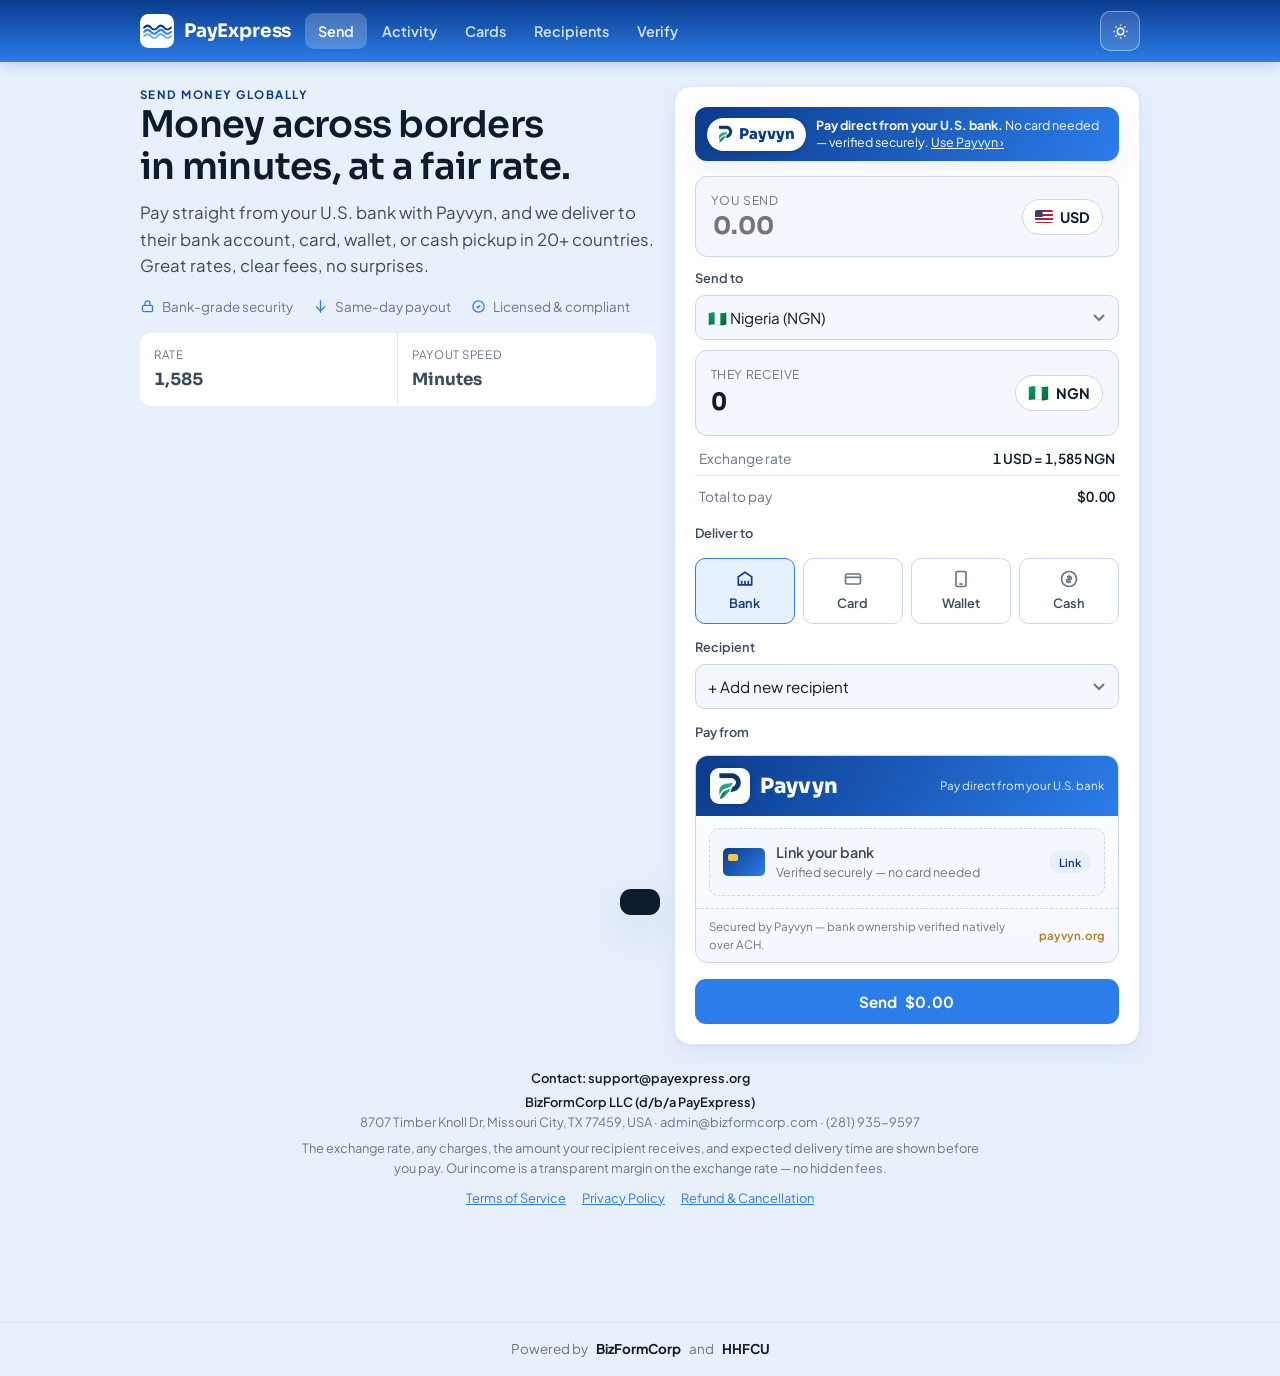
==== commit ba2001fb: "Payvyn is the only pay-in checkout; remove Stripe/card entirely - Removed the Card/Stripe pay-in opt" ====
--- a/index.html
+++ b/index.html
@@ -241,16 +241,19 @@
 .pin-opt svg{width:18px;height:18px}
 .pin-opt[aria-pressed="true"]{border-color:var(--blue);color:var(--blue-dark);background:var(--blue-wash)}
 .pv-panel{margin-top:12px;border:1px solid var(--line2);border-radius:13px;background:linear-gradient(180deg,var(--card),var(--card2));overflow:hidden}
-.pv-head{display:flex;align-items:center;gap:9px;padding:11px 13px;background:linear-gradient(120deg,#0b3b8c,#2b7de9);color:#fff}
-.pv-head .pv-logo{font-family:var(--disp);font-weight:700;font-size:1.02rem;letter-spacing:.2px}
-.pv-head .pv-tag{font-size:.74rem;opacity:.92;margin-left:auto}
+.pv-head{display:flex;align-items:center;gap:10px;padding:12px 14px;background:linear-gradient(120deg,#0b3b8c,#2b7de9);color:#fff}
+.pv-logo-chip{background:#fff;border-radius:9px;padding:4px 8px;display:inline-flex;align-items:center;flex:0 0 auto;box-shadow:0 1px 5px rgba(0,0,0,.2)}
+.pv-logo-chip img{height:28px;width:auto;display:block}
+.pv-logo-word{font-family:var(--disp);font-weight:800;font-size:1.3rem;letter-spacing:.3px}
+.pv-head .pv-tag{font-size:.72rem;opacity:.93;margin-left:auto;text-align:right;max-width:42%;line-height:1.3}
 .pv-body{padding:12px 13px}
 .pv-note{display:flex;align-items:center;justify-content:space-between;gap:8px;font-size:.72rem;color:var(--muted);padding:9px 13px;border-top:1px dashed var(--line2)}
 .pv-note span{color:#b7791f;font-weight:600}
 .pv-amts{display:flex;gap:8px;margin-top:9px}
 .pv-amts input{flex:1;min-width:0}
 .pv-badge{display:flex;align-items:center;gap:10px;margin:0 0 15px;padding:10px 12px;border-radius:12px;background:linear-gradient(120deg,#0b3b8c,#2b7de9);color:#fff;cursor:pointer;box-shadow:var(--shadow)}
-.pv-badge-mark{font-family:var(--disp);font-weight:700;font-size:.9rem;background:rgba(255,255,255,.2);padding:4px 10px;border-radius:999px;flex:0 0 auto}
+.pv-badge-mark{display:inline-flex;align-items:center;gap:6px;font-family:var(--disp);font-weight:800;font-size:.92rem;color:#0b3b8c;background:#fff;padding:5px 11px;border-radius:999px;flex:0 0 auto;box-shadow:0 1px 4px rgba(0,0,0,.18)}
+.pv-badge-mark img{height:18px;width:auto;display:block}
 .pv-badge-txt{font-size:.78rem;line-height:1.38}
 .pv-badge-txt b{font-weight:700}
 </style>
@@ -288,7 +291,7 @@
       <div class="hero-copy">
         <div class="eyebrow">Send money globally</div>
         <h1>Money across borders in minutes, at a fair rate.</h1>
-        <p class="sub">Pay straight from your U.S. bank with Payvyn — or by card — and we deliver to their bank account, card, wallet, or cash pickup in 20+ countries. Great rates, clear fees, no surprises.</p>
+        <p class="sub">Pay straight from your U.S. bank with Payvyn, and we deliver to their bank account, card, wallet, or cash pickup in 20+ countries. Great rates, clear fees, no surprises.</p>
         <div class="trust">
           <span><svg viewBox="0 0 24 24" fill="none" stroke="currentColor" stroke-width="2"><rect x="4" y="10" width="16" height="10" rx="2"/><path d="M8 10V7a4 4 0 018 0v3"/></svg> Bank-grade security</span>
           <span><svg viewBox="0 0 24 24" fill="none" stroke="currentColor" stroke-width="2"><path d="M12 2v20M5 12l7 7 7-7"/></svg> Same-day payout</span>
@@ -302,7 +305,7 @@
 
       <div class="card calc">
         <div class="pv-badge" onclick="focusPayvyn()">
-          <span class="pv-badge-mark">Payvyn</span>
+          <span class="pv-badge-mark"><img src="assets/payvyn-mark.png" alt="">Payvyn</span>
           <span class="pv-badge-txt"><b>Pay direct from your U.S. bank.</b> No card needed — verified securely. <span style="text-decoration:underline">Use Payvyn ›</span></span>
         </div>
         <div class="fx-row">
@@ -332,29 +335,13 @@
         </div>
 
         <div class="field" style="margin-top:14px"><label>Pay from</label></div>
-        <div class="payin-toggle" id="payinToggle">
-          <button type="button" class="pin-opt" aria-pressed="false" onclick="pickPayin('card',this)"><svg viewBox="0 0 24 24" fill="none" stroke="currentColor" stroke-width="2"><rect x="3" y="6" width="18" height="12" rx="2"/><path d="M3 10h18"/></svg>Card</button>
-          <button type="button" class="pin-opt" aria-pressed="true" onclick="pickPayin('payvyn',this)"><svg viewBox="0 0 24 24" fill="none" stroke="currentColor" stroke-width="2"><path d="M3 10l9-6 9 6"/><path d="M4 10v9h16v-9"/></svg>Bank · Payvyn</button>
-        </div>
-
-        <div id="payinCard" style="display:none">
-        <div class="pay-chip" id="payChip">
-          <div class="cc"></div>
-          <div style="flex:1"><div style="font-weight:600;font-size:.9rem" class="mono" id="pcName">Add a card</div><div style="font-size:.78rem;color:var(--muted)" id="pcSub">Tap Change to add your card</div></div>
-          <button type="button" class="pill blue" style="font-size:.7rem;border:0;cursor:pointer" onclick="openCardEdit()">Change</button>
-        </div>
-        <div id="cardEdit" style="display:none;margin-top:10px;border:1px solid var(--line2);border-radius:10px;padding:13px;background:var(--card2)">
-          <div class="field"><label>Card number</label><input id="ccNum" inputmode="numeric" autocomplete="cc-number" placeholder="1234 5678 9012 3456"></div>
-          <div class="field"><label>Name on card</label><input id="ccName" autocomplete="cc-name" placeholder="Full name"></div>
-          <div style="display:flex;gap:8px"><button type="button" class="btn btn-primary" style="flex:1" onclick="savePayCard()">Save card</button><button type="button" class="btn" style="flex:0 0 auto" onclick="cancelCardEdit()">Cancel</button></div>
-          <div style="font-size:.72rem;color:var(--muted);margin-top:9px">Only the brand &amp; last 4 digits are stored on this device - your full card is entered securely at checkout.</div>
-        </div>
-
-        </div><!-- /payinCard -->
-
-        <div id="payinPayvyn" style="display:block">
+        <div id="payinPayvyn">
           <div class="pv-panel">
-            <div class="pv-head"><span class="pv-logo">Payvyn</span><span class="pv-tag">Pay direct from your U.S. bank</span></div>
+            <div class="pv-head">
+              <span class="pv-logo-chip"><img src="assets/payvyn-mark.png" alt="Payvyn"></span>
+              <span class="pv-logo-word">Payvyn</span>
+              <span class="pv-tag">Pay direct from your U.S. bank</span>
+            </div>
             <div class="pv-body">
               <div class="pay-chip" id="pvChip" style="margin-top:0">
                 <div class="cc" style="background:linear-gradient(135deg,#0b3b8c,#2b7de9)"></div>
@@ -400,7 +387,7 @@
     <div class="card pad">
       <div class="cycle">
         <div class="node"><div class="num">1</div><h4>Quote</h4><p>Amount, rate, fee locked</p></div>
-        <div class="node"><div class="num">2</div><h4>Pay</h4><p>Charged to card on file</p></div>
+        <div class="node"><div class="num">2</div><h4>Pay</h4><p>Debited from your bank via Payvyn</p></div>
         <div class="node"><div class="num">3</div><h4>Screen</h4><p>KYC / AML / sanctions</p></div>
         <div class="node"><div class="num">4</div><h4>Settle</h4><p>Routed to IMTO in Nigeria</p></div>
         <div class="node"><div class="num">5</div><h4>Payout</h4><p>Naira to recipient</p></div>
@@ -754,29 +741,16 @@
 (function(){try{if(localStorage.getItem("px_live_v1")!=="1"){["px_txns","px_hhfcu_card","px_kyc"].forEach(function(k){localStorage.removeItem(k);});localStorage.setItem("px_live_v1","1");}}catch(e){}})();
 function esc(s){return String(s==null?"":s).replace(/[&<>"]/g,function(c){return{"&":"&amp;","<":"&lt;",">":"&gt;","\"":"&quot;"}[c];});}
 function getApiEndpoint(){try{return (localStorage.getItem("px_backend")||"").trim();}catch(e){return"";}}
-/* Stripe card pay-in — interim rail (until the MSB-friendly acquirer is approved).
-   Two options; if both are set, exact-amount Checkout is used:
-   1) STRIPE_CHECKOUT_API — the deployed serverless Checkout URL (exact amount auto-filled).
-      e.g. https://px-stripe.<you>.workers.dev
-   2) STRIPE_PAY_LINK — a Stripe Payment Link ("Let customers choose what to pay").
-      e.g. https://buy.stripe.com/xxxxxxxx
-   Leave both "" to keep Stripe off. */
-var STRIPE_CHECKOUT_API="";
-var STRIPE_PAY_LINK="https://buy.stripe.com/dRm6oJfkTdm58B5dsL8Ra01";
-/* Pay-by-bank (Plaid Transfer) Worker URL. When set, "Pay by bank" becomes the
-   preferred rail and funds settle to the HHFCU FBO account. Fallback-ready:
-   the same URL can front Dwolla/Trustly instead of Plaid without an app change. */
-var PLAID_TRANSFER_API="";
-/* Payvyn — native pay-from-bank rail (BizFormCorp's own platform, no aggregator).
-   Ownership is verified natively over ACH via the Payvyn verify backend. */
+/* Pay-in rail: PAYVYN ONLY. Card/Stripe pay-in has been removed — Payvyn
+   (pay direct from the sender's U.S. bank over ACH, ownership verified natively,
+   no aggregator) is the sole checkout for the pay-in leg. */
 var PAYVYN_VERIFY_API="https://payvyn-verify.fern-swift.workers.dev";
-var payin="payvyn";            /* "card" | "payvyn" — Payvyn (pay-from-bank) is the default */
+var payin="payvyn";            /* Payvyn is the only pay-in method */
 var PV={verifyId:null,demo:false,micro:null};
 function pvValidRouting(r){if(!/^\d{9}$/.test(r))return false;var d=r.split("").map(Number);var s=3*(d[0]+d[3]+d[6])+7*(d[1]+d[4]+d[7])+(d[2]+d[5]+d[8]);return s%10===0;}
 function getPayvynBank(){try{return JSON.parse(localStorage.getItem("px_payvyn_bank")||"null");}catch(e){return null;}}
 function setPayvynBank(b){try{localStorage.setItem("px_payvyn_bank",JSON.stringify(b));}catch(e){}}
-function focusPayvyn(){var t=document.getElementById("payinToggle");pickPayin("payvyn",t?t.querySelectorAll(".pin-opt")[1]:null);var p=document.getElementById("payinPayvyn");try{if(p&&p.scrollIntoView)p.scrollIntoView({behavior:"smooth",block:"center"});}catch(e){}if(!getPayvynBank())openPayvynLink();}
-function pickPayin(kind,el){payin=kind;var t=document.getElementById("payinToggle");if(t){var bs=t.querySelectorAll(".pin-opt");for(var i=0;i<bs.length;i++)bs[i].setAttribute("aria-pressed","false");}if(el)el.setAttribute("aria-pressed","true");var c=document.getElementById("payinCard"),p=document.getElementById("payinPayvyn");if(c)c.style.display=(kind==="payvyn"?"none":"block");if(p)p.style.display=(kind==="payvyn"?"block":"none");}
+function focusPayvyn(){var p=document.getElementById("payinPayvyn");try{if(p&&p.scrollIntoView)p.scrollIntoView({behavior:"smooth",block:"center"});}catch(e){}if(!getPayvynBank())openPayvynLink();}
 function renderPayvynChip(){var nm=document.getElementById("pvName"),sub=document.getElementById("pvSub"),btn=document.getElementById("pvLinkBtn");if(!nm)return;var b=getPayvynBank();if(b&&b.last4){nm.textContent=(b.bank?b.bank+" ":"Bank ")+"••••"+b.last4;sub.innerHTML='<span style="color:var(--good);font-weight:600">● Verified by Payvyn</span> — '+esc(b.type||"checking");if(btn)btn.textContent="Change";}else{nm.textContent="Link your bank";sub.textContent="Verified securely — no card needed";if(btn)btn.textContent="Link";}}
 function openPayvynLink(){var e=document.getElementById("pvEdit");if(!e)return;e.style.display=(e.style.display==="block"?"none":"block");document.getElementById("pvStep1").style.display="block";document.getElementById("pvStep2").style.display="none";PV.verifyId=null;PV.demo=false;}
 function pvStartDemo(note){PV.demo=true;var a=((Math.floor(Math.random()*44)+5)/100),b=((Math.floor(Math.random()*44)+5)/100);PV.micro=[a,b];document.getElementById("pvStep1").style.display="none";document.getElementById("pvStep2").style.display="block";document.getElementById("pvHint").innerHTML='Two micro-deposits are on the way to your account via ACH. <b>Demo'+(note?" "+esc(note):"")+':</b> enter <b>$'+a.toFixed(2)+'</b> and <b>$'+b.toFixed(2)+'</b> to confirm ownership.';}
@@ -795,15 +769,16 @@
       .then(function(d){
         if(!d||!d.ok){pvStartDemo("— service unavailable");return;}
         PV.verifyId=d.id;
-        document.getElementById("pvHint").innerHTML="Two micro-deposits are on the way to your account via ACH (same business day with Same-Day ACH). Enter the two amounts from your statement to confirm ownership.";
+        var hint="Two micro-deposits are on the way to your account via ACH (same business day with Same-Day ACH). Enter the two amounts from your statement to confirm ownership.";
+        if(d.sandboxAmounts&&d.sandboxAmounts.length===2){hint+=' <b>Sandbox:</b> enter <b>$'+esc(d.sandboxAmounts[0])+'</b> and <b>$'+esc(d.sandboxAmounts[1])+'</b>.';}
+        document.getElementById("pvHint").innerHTML=hint;
       }).catch(function(){pvStartDemo("— service unreachable");});
     return;
   }
   pvStartDemo("");
 }
 function pvFinish(rt,ac){
-  var bankName="";try{var sel=document.getElementById("pvRouting");}catch(e){}
-  var b={last4:ac.slice(-4),routing:rt,type:(document.getElementById("pvType")||{}).value||"checking",verified:true,ts:Date.now()};
+  var b={last4:ac.slice(-4),routing:rt,type:(document.getElementById("pvType")||{}).value||"checking",verified:true,verifyId:(PV.verifyId||null),ts:Date.now()};
   setPayvynBank(b);renderPayvynChip();
   document.getElementById("pvEdit").style.display="none";
   toast("Bank verified by Payvyn — ••••"+b.last4+" linked");
@@ -948,7 +923,7 @@
   h+='<option value="__add">+ Add new recipient</option>';
   sel.innerHTML=h;
 }
-function applyLiveState(){var el=document.getElementById("pxLive");if(el){el.textContent=(getApiEndpoint()||PLAID_TRANSFER_API||STRIPE_PAY_LINK||STRIPE_CHECKOUT_API)?"":"Not yet connected to the live payment & payout backend — transfers are disabled until an administrator connects the processor / IMTO endpoint.";}}
+function applyLiveState(){var el=document.getElementById("pxLive");if(el){el.textContent=(getApiEndpoint()||PAYVYN_VERIFY_API)?"":"Not yet connected to the live payment & payout backend — transfers are disabled until an administrator connects the processor / IMTO endpoint.";}}
 function saveBackend(){var v=(document.getElementById("fApi").value||"").trim();var s=(document.getElementById("fStatus")?document.getElementById("fStatus").value:"").trim();var rv=(document.getElementById("fResolve")?document.getElementById("fResolve").value:"").trim();try{localStorage.setItem("px_backend",v);localStorage.setItem("px_status",s);localStorage.setItem("px_resolve",rv);}catch(e){}applyLiveState();renderLiveState();if(v)pollStatuses();toast(v?"Live backend connected — transfers enabled":"Backend cleared — not-live mode");}
 function renderLiveState(){var el=document.getElementById("liveState");if(!el)return;el.innerHTML=getApiEndpoint()?'<b style="color:var(--good)">● Live backend connected</b> — transfers enabled.':'<b style="color:var(--warn)">● Not live</b> — transfers disabled until a backend is connected.';}
 function clearAppData(){if(!confirm("Clear all recipients, transfers, KYC and card data on this device? This cannot be undone."))return;["px_txns","px_recipients","px_kyc","px_hhfcu_card"].forEach(function(k){try{localStorage.removeItem(k)}catch(e){}});transfers=[];renderActivity();renderRecipients();populateRecipSelect();try{renderAdmin();}catch(e){}toast("All app data cleared");}
@@ -1010,8 +985,8 @@
   if(!rid||rid==="__add"){toast("Choose or add a recipient first");go("recipients");return;}
   var r=getRecipients().filter(function(x){return x.id===rid;})[0];
   if(!r){toast("Please add a recipient first");go("recipients");return;}
-  var pvBank=null;
-  if(payin==="payvyn"){pvBank=getPayvynBank();if(!pvBank||!pvBank.verified){toast("Link & verify your bank with Payvyn first");pickPayin("payvyn",document.querySelectorAll("#payinToggle .pin-opt")[1]);return;}}
+  var pvBank=getPayvynBank();
+  if(!pvBank||!pvBank.verified){toast("Link & verify your bank with Payvyn first");focusPayvyn();return;}
   var kyc=null;try{kyc=JSON.parse(localStorage.getItem("px_kyc")||"null")}catch(e){}
   var ep=getApiEndpoint();
   var rcur=r.ccy||(dest&&dest.ccy)||"", rrate=ccyRate(rcur);
@@ -1033,75 +1008,20 @@
       .catch(function(){}); }catch(e){}
   }
   if(payin==="payvyn"){
-    toast("Transfer "+ref+" created — "+fmt(usd)+" debited from your Payvyn-linked bank ••"+pvBank.last4+".");
+    var pbase=PAYVYN_VERIFY_API?PAYVYN_VERIFY_API.replace(/\/$/,""):"";
+    if(pbase&&pvBank&&pvBank.verifyId){
+      try{ fetch(pbase+"/payin/debit",{method:"POST",headers:{"Content-Type":"application/json"},body:JSON.stringify({id:pvBank.verifyId,amountCents:Math.round(usd*100),ref:ref,name:(kyc&&kyc.name)||""})})
+        .then(function(res){return res.json().catch(function(){return null;});})
+        .then(function(d){ if(d&&d.ok&&d.status==="pending_settlement"){toast("Payvyn debit initiated — "+fmt(usd)+" from ••"+pvBank.last4+" (settling via ACH).");} })
+        .catch(function(){}); }catch(e){}
+    }
+    toast("Transfer "+ref+" created — "+fmt(usd)+" from your Payvyn-linked bank ••"+pvBank.last4+".");
     go("activity");
     return;
   }
-  if(PLAID_TRANSFER_API){
-    payByBank(rec,usd,kyc,r,rcur);
-    return;
-  }
-  if(STRIPE_CHECKOUT_API){
-    toast("Transfer "+ref+" created — opening secure card checkout for "+fmt(usd)+"…");
-    go("activity");
-    try{ fetch(STRIPE_CHECKOUT_API,{method:"POST",headers:{"Content-Type":"application/json"},
-      body:JSON.stringify({amount:usd,ref:ref,email:(kyc&&kyc.email)||"",recipient:r.name,currency:rcur})})
-      .then(function(res){return res.json().catch(function(){return{};});})
-      .then(function(j){ if(j&&j.url){window.location.href=j.url;} else {toast("Couldn't start checkout — please try again.");} })
-      .catch(function(){toast("Couldn't reach checkout — please try again.");}); }catch(e){toast("Couldn't start checkout.");}
-    return;
-  }
-  if(STRIPE_PAY_LINK){
-    var purl=STRIPE_PAY_LINK+(STRIPE_PAY_LINK.indexOf("?")>=0?"&":"?")+"client_reference_id="+encodeURIComponent(ref);
-    if(kyc&&kyc.email)purl+="&prefilled_email="+encodeURIComponent(kyc.email);
-    toast("Transfer "+ref+" created — enter $"+fmt(usd)+" on the secure card page to complete payment.");
-    go("activity");
-    setTimeout(function(){window.location.href=purl;},1200);
-    return;
-  }
-  toast("Transfer of "+fmt(usd)+" submitted to "+r.name+" · Ref "+ref+(ep?"":" — pending live processing"));
+  /* Payvyn is the only pay-in rail — the branch above always returns. */
+  toast("Transfer of "+fmt(usd)+" submitted to "+r.name+" · Ref "+ref);
   go("activity");
-}
-
-/* ---- Pay by bank (Plaid Transfer) ---- */
-function ensurePlaid(cb){
-  if(window.Plaid){cb(true);return;}
-  var s=document.createElement("script");
-  s.src="https://cdn.plaid.com/link/v2/stable/link-initialize.js";
-  s.onload=function(){cb(!!window.Plaid);};
-  s.onerror=function(){cb(false);};
-  document.head.appendChild(s);
-}
-function payByBank(rec,usd,kyc,r,rcur){
-  var api=PLAID_TRANSFER_API.replace(/\/+$/,"");
-  toast("Transfer "+rec.ref+" created — opening your bank to pay "+fmt(usd)+"…");
-  ensurePlaid(function(ok){
-    if(!ok){toast("Couldn't load the bank connection. Please try again.");return;}
-    fetch(api+"/link-token",{method:"POST",headers:{"Content-Type":"application/json"},
-      body:JSON.stringify({userId:(kyc&&kyc.email)||rec.ref})})
-    .then(function(res){return res.json().catch(function(){return{};});})
-    .then(function(j){
-      if(!j||!j.link_token){toast("Couldn't start the bank connection.");return;}
-      var handler=window.Plaid.create({
-        token:j.link_token,
-        onSuccess:function(public_token,meta){
-          var acct=(meta&&meta.accounts&&meta.accounts[0]&&meta.accounts[0].id)||null;
-          toast("Verifying your bank and funding "+fmt(usd)+"…");
-          fetch(api+"/create-transfer",{method:"POST",headers:{"Content-Type":"application/json"},
-            body:JSON.stringify({public_token:public_token,account_id:acct,amount:usd,ref:rec.ref,name:(kyc&&kyc.name)||rec.sender||"",email:(kyc&&kyc.email)||""})})
-          .then(function(res){return res.json().catch(function(){return{};});})
-          .then(function(t){
-            if(t&&t.declined){toast("Your bank payment was declined"+(t.reason?": "+t.reason:"")+".");setTxnStatus(rec.ref,"failed");}
-            else if(t&&t.transfer_id){toast("Payment started — "+r.name+" will be paid once funds clear. Ref "+rec.ref);}
-            else {toast((t&&t.error)?("Payment error: "+t.error):"Couldn't complete the bank payment. Please try again.");}
-          }).catch(function(){toast("Couldn't reach the payment service. Please try again.");});
-        },
-        onExit:function(err,meta){ if(err){toast("Bank connection closed before completing.");} }
-      });
-      handler.open();
-      go("activity");
-    }).catch(function(){toast("Couldn't reach the bank connection service.");});
-  });
 }
 
 function loadCfg(){
@@ -1118,13 +1038,7 @@
 function renderKyc(key){var box=document.getElementById("f-"+key);if(!box)return;var h="";for(var i=0;i<KYCF[key].length;i++){var f=KYCF[key][i];var th=f.url?'<img class="dz-thumb" alt="" src="'+f.url+'">':'<span class="dz-thumb">'+(f.name.split(".").pop()||"FILE").toUpperCase().slice(0,4)+'</span>';h+='<div class="dz-file">'+th+'<div class="dz-meta"><div class="dz-name">'+f.name+'</div><div class="dz-size">'+kbSize(f.size)+'</div></div><button class="dz-x" onclick="rmKyc(\''+key+'\','+i+')">x</button></div>';}box.innerHTML=h;}
 function cardHtml(c){return '<div class="hhfcu-card"><div class="co">PayExpress</div><div class="by">Debit<br>HHFCU</div><div class="chip"></div><div class="num mono">4127  88**  ****  '+c.last4+'</div><div class="row"><span>'+c.holder+'</span><span>'+(c.virtual?"VIRTUAL":"DEBIT")+'</span></div></div>';}
 function getCard(){try{return JSON.parse(localStorage.getItem("px_hhfcu_card")||"null")}catch(e){return null;}}
-/* "Paying with" card on file - editable; only brand+last4 kept on device (full card entered at checkout) */
-function getPayCard(){try{return JSON.parse(localStorage.getItem("px_pay_card")||"null")}catch(e){return null;}}
-function cardBrand(n){n=String(n||"").replace(/\D/g,"");if(/^4/.test(n))return"Visa";if(/^5[1-5]/.test(n)||/^2[2-7]/.test(n))return"Mastercard";if(/^3[47]/.test(n))return"Amex";if(/^6(?:011|5)/.test(n))return"Discover";return"Card";}
-function renderPayChip(){var nm=document.getElementById("pcName"),sub=document.getElementById("pcSub");if(!nm)return;var c=getPayCard();if(c&&c.last4){nm.textContent=c.brand+" ****"+c.last4;sub.textContent=(c.name?c.name+" - ":"")+"Your card on file";}else{nm.textContent="Add a card";sub.textContent="Tap Change to add your card";}}
-function openCardEdit(){var e=document.getElementById("cardEdit");if(!e)return;var c=getPayCard();var nn=document.getElementById("ccName");if(nn)nn.value=(c&&c.name)?c.name:"";var cn=document.getElementById("ccNum");if(cn)cn.value="";e.style.display=(e.style.display==="block"?"none":"block");}
-function cancelCardEdit(){var e=document.getElementById("cardEdit");if(e)e.style.display="none";}
-function savePayCard(){var raw=((document.getElementById("ccNum")||{}).value||"").replace(/\D/g,"");var name=((document.getElementById("ccName")||{}).value||"").trim();if(raw.length<12){toast("Enter a valid card number");return;}var card={brand:cardBrand(raw),last4:raw.slice(-4),name:name.toUpperCase().slice(0,26)};try{localStorage.setItem("px_pay_card",JSON.stringify(card));}catch(e){}renderPayChip();cancelCardEdit();toast("Card on file updated - "+card.brand+" ****"+card.last4);}
+/* Card-on-file pay-in removed — Payvyn (pay-from-bank) is the only pay-in rail. */
 function renderHhfcuCard(){
   var c=getCard();var box=document.getElementById("hhfcuCardBox");
   if(box){ box.innerHTML = (c&&c.issued) ? '<div style="font-weight:600;color:var(--ink);margin-bottom:10px">Your HHFCU debit card</div>'+cardHtml(c)+(c.plastic?'<p style="font-size:.82rem;color:var(--muted);margin-top:8px">Plastic card mailed in 7-10 business days.</p>':'') : '<div style="display:flex;justify-content:space-between;align-items:center;gap:12px;flex-wrap:wrap"><div><h3 style="font-size:1.05rem;color:var(--ink)">Your HHFCU debit card</h3><p style="font-size:.88rem;color:var(--muted);margin-top:2px">Verify your identity to request a virtual or plastic card.</p></div><button class="btn btn-primary" onclick="go(\'verify\')">Get your card</button></div>'; }
@@ -1214,7 +1128,7 @@
 function initAdmin(){renderAdmin();}
 
 loadRates(); loadCfg(); fillCountrySelects(); calc(); renderActivity(); renderHhfcuCard(); initAdmin();
-renderRecipients(); populateRecipSelect(); populateBanks(); applyLiveState(); renderPayChip(); renderPayvynChip();
+renderRecipients(); populateRecipSelect(); populateBanks(); applyLiveState(); renderPayvynChip();
 (function(){var fa=document.getElementById("fApi");if(fa)fa.value=getApiEndpoint();var fs=document.getElementById("fStatus");if(fs)fs.value=getStatusUrl();var fr=document.getElementById("fResolve");if(fr)fr.value=getResolveUrl();renderLiveState();})();
 pollStatuses(); setInterval(pollStatuses, 60000);
 </script>
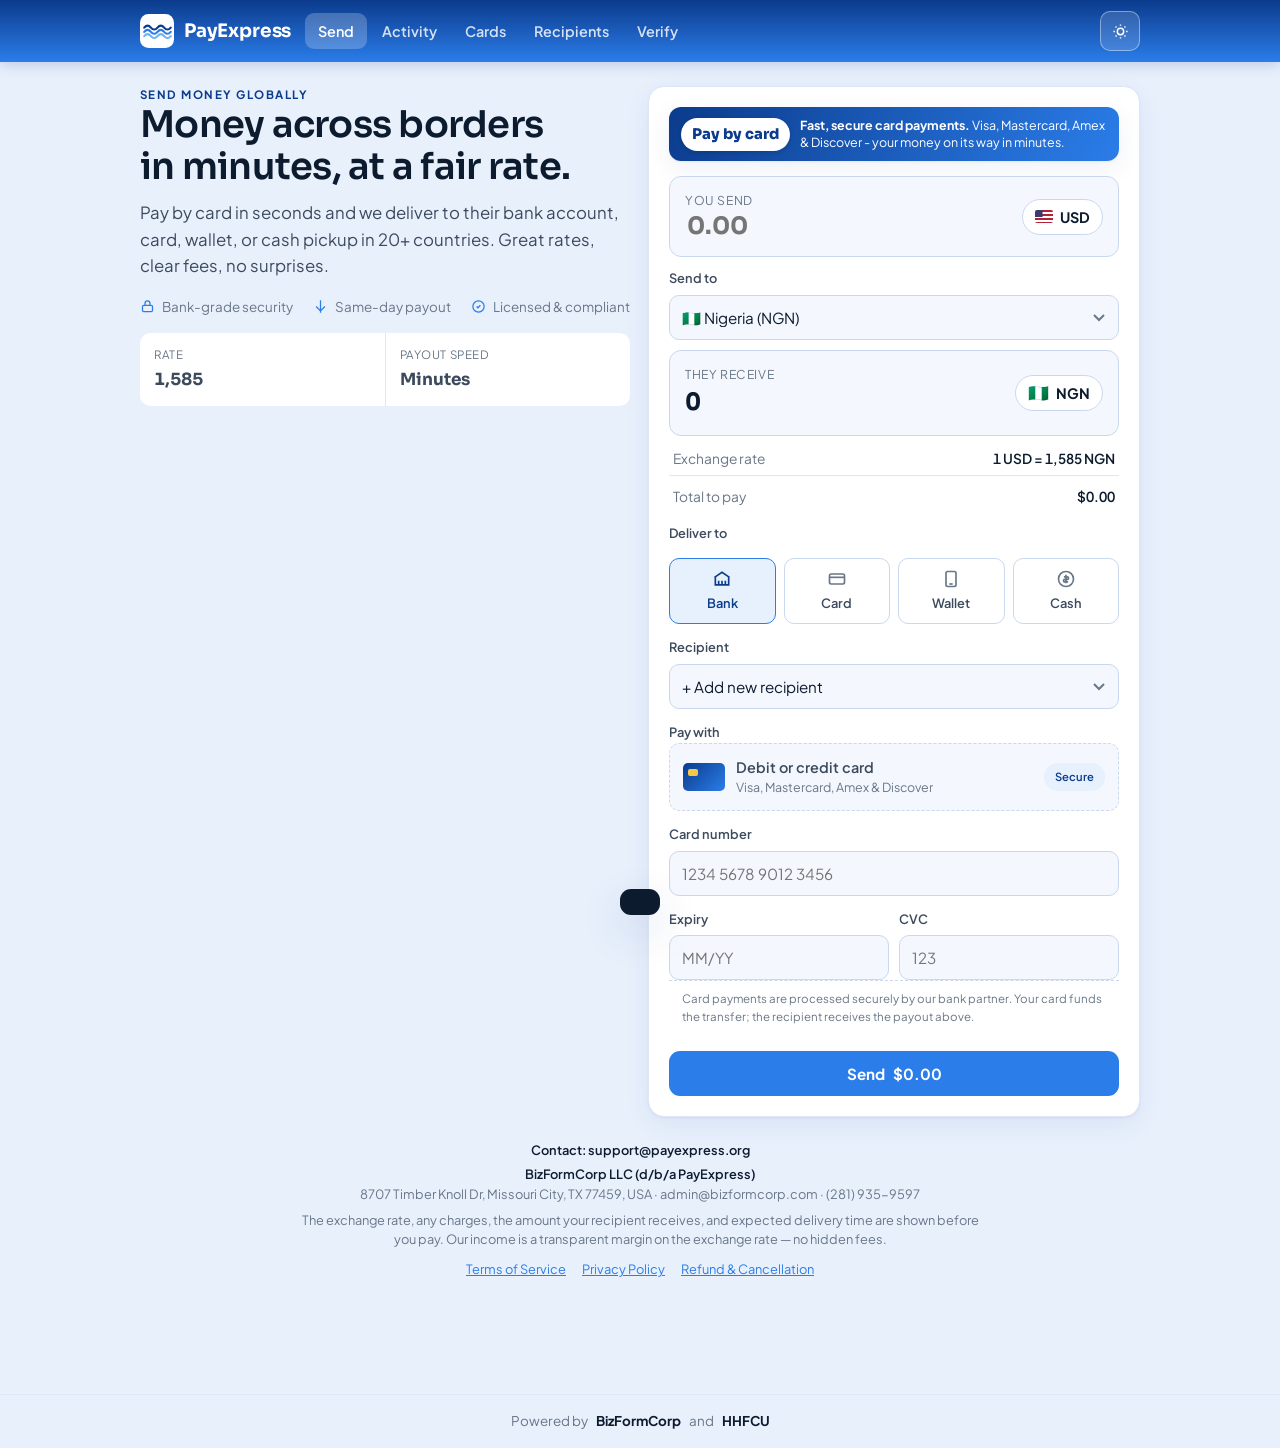
==== commit 16a88bdb: "Switch pay-in to card; add admin Members/compliance (CIP/KYC) view Front page (index.html): - Remove" ====
--- a/index.html
+++ b/index.html
@@ -291,7 +291,7 @@
       <div class="hero-copy">
         <div class="eyebrow">Send money globally</div>
         <h1>Money across borders in minutes, at a fair rate.</h1>
-        <p class="sub">Pay straight from your U.S. bank with Payvyn, and we deliver to their bank account, card, wallet, or cash pickup in 20+ countries. Great rates, clear fees, no surprises.</p>
+        <p class="sub">Pay by card in seconds and we deliver to their bank account, card, wallet, or cash pickup in 20+ countries. Great rates, clear fees, no surprises.</p>
         <div class="trust">
           <span><svg viewBox="0 0 24 24" fill="none" stroke="currentColor" stroke-width="2"><rect x="4" y="10" width="16" height="10" rx="2"/><path d="M8 10V7a4 4 0 018 0v3"/></svg> Bank-grade security</span>
           <span><svg viewBox="0 0 24 24" fill="none" stroke="currentColor" stroke-width="2"><path d="M12 2v20M5 12l7 7 7-7"/></svg> Same-day payout</span>
@@ -304,9 +304,9 @@
       </div>
 
       <div class="card calc">
-        <div class="pv-badge" onclick="focusPayvyn()">
-          <span class="pv-badge-mark"><img src="assets/payvyn-mark.png" alt="">Payvyn</span>
-          <span class="pv-badge-txt"><b>Pay direct from your U.S. bank.</b> No card needed — verified securely. <span style="text-decoration:underline">Use Payvyn ›</span></span>
+        <div class="pv-badge" style="cursor:default">
+          <span class="pv-badge-mark">Pay by card</span>
+          <span class="pv-badge-txt"><b>Fast, secure card payments.</b> Visa, Mastercard, Amex &amp; Discover - your money on its way in minutes.</span>
         </div>
         <div class="fx-row">
           <div style="flex:1"><div class="lbl">You send</div><input id="sendAmt" type="text" inputmode="decimal" placeholder="0.00" oninput="calc()"></div>
@@ -334,37 +334,21 @@
           <select id="recip" onchange="if(this.value==='__add'){go('recipients');this.selectedIndex=0;}"></select>
         </div>
 
-        <div class="field" style="margin-top:14px"><label>Pay from</label></div>
-        <div id="payinPayvyn">
-          <div class="pv-panel">
-            <div class="pv-head">
-              <span class="pv-logo-chip"><img src="assets/payvyn-mark.png" alt="Payvyn"></span>
-              <span class="pv-logo-word">Payvyn</span>
-              <span class="pv-tag">Pay direct from your U.S. bank</span>
+        <div class="field" style="margin-top:14px"><label>Pay with</label></div>
+        <div id="payinCard">
+          <div class="pay-chip" style="margin-top:0">
+            <div class="cc" style="background:linear-gradient(135deg,#0b3b8c,#2b7de9)"></div>
+            <div style="flex:1"><div style="font-weight:600;font-size:.9rem">Debit or credit card</div><div style="font-size:.78rem;color:var(--muted)">Visa, Mastercard, Amex &amp; Discover</div></div>
+            <span class="pill blue" style="font-size:.7rem">Secure</span>
+          </div>
+          <div style="margin-top:4px">
+            <div class="field"><label>Card number</label><input id="ccNum" inputmode="numeric" autocomplete="cc-number" placeholder="1234 5678 9012 3456" maxlength="19"></div>
+            <div style="display:grid;grid-template-columns:1fr 1fr;gap:10px">
+              <div class="field"><label>Expiry</label><input id="ccExp" inputmode="numeric" autocomplete="cc-exp" placeholder="MM/YY" maxlength="5"></div>
+              <div class="field"><label>CVC</label><input id="ccCvc" inputmode="numeric" autocomplete="cc-csc" placeholder="123" maxlength="4"></div>
             </div>
-            <div class="pv-body">
-              <div class="pay-chip" id="pvChip" style="margin-top:0">
-                <div class="cc" style="background:linear-gradient(135deg,#0b3b8c,#2b7de9)"></div>
-                <div style="flex:1"><div style="font-weight:600;font-size:.9rem" id="pvName">Link your bank</div><div style="font-size:.78rem;color:var(--muted)" id="pvSub">Verified securely — no card needed</div></div>
-                <button type="button" class="pill blue" style="font-size:.7rem;border:0;cursor:pointer" id="pvLinkBtn" onclick="openPayvynLink()">Link</button>
-              </div>
-              <div id="pvEdit" style="display:none;margin-top:10px;border:1px solid var(--line2);border-radius:10px;padding:13px;background:var(--card2)">
-                <div class="field"><label>Routing number (ABA)</label><input id="pvRouting" inputmode="numeric" autocomplete="off" placeholder="9 digits" maxlength="9"></div>
-                <div class="field"><label>Account number</label><input id="pvAccount" inputmode="numeric" autocomplete="off" placeholder="Your account number"></div>
-                <div class="field"><label>Account type</label><select id="pvType"><option value="checking">Checking</option><option value="savings">Savings</option></select></div>
-                <div id="pvStep1">
-                  <button type="button" class="btn btn-primary" style="width:100%" onclick="pvStart()">Link &amp; verify bank</button>
-                  <div style="font-size:.72rem;color:var(--muted);margin-top:9px">Ownership is verified natively over ACH by Payvyn — no bank login, no third-party aggregator.</div>
-                </div>
-                <div id="pvStep2" style="display:none">
-                  <div id="pvHint" style="font-size:.82rem;color:var(--body);margin-bottom:8px"></div>
-                  <div class="pv-amts"><input id="pvA" class="field" inputmode="decimal" placeholder="$0.00" style="padding:11px;border:1px solid var(--line2);border-radius:10px;background:var(--card)"><input id="pvB" class="field" inputmode="decimal" placeholder="$0.00" style="padding:11px;border:1px solid var(--line2);border-radius:10px;background:var(--card)"></div>
-                  <button type="button" class="btn btn-primary" style="width:100%;margin-top:10px" onclick="pvConfirm()">Confirm deposits</button>
-                </div>
-              </div>
-            </div>
-            <div class="pv-note">Secured by Payvyn — bank ownership verified natively over ACH. <span>payvyn.org</span></div>
           </div>
+          <div class="pv-note">Card payments are processed securely by our bank partner. Your card funds the transfer; the recipient receives the payout above.</div>
         </div>
 
         <button class="btn btn-primary" style="width:100%;margin-top:16px" onclick="sendMoney()">Send <span id="btnAmt">$0.00</span></button>
@@ -387,7 +371,7 @@
     <div class="card pad">
       <div class="cycle">
         <div class="node"><div class="num">1</div><h4>Quote</h4><p>Amount, rate, fee locked</p></div>
-        <div class="node"><div class="num">2</div><h4>Pay</h4><p>Debited from your bank via Payvyn</p></div>
+        <div class="node"><div class="num">2</div><h4>Pay</h4><p>Charged securely to your card</p></div>
         <div class="node"><div class="num">3</div><h4>Screen</h4><p>KYC / AML / sanctions</p></div>
         <div class="node"><div class="num">4</div><h4>Settle</h4><p>Routed to IMTO in Nigeria</p></div>
         <div class="node"><div class="num">5</div><h4>Payout</h4><p>Naira to recipient</p></div>
@@ -456,9 +440,9 @@
 
   <!-- VERIFY / KYC -->
   <section class="view" id="view-verify">
-    <div class="section-h"><div><div class="eyebrow">Identity verification (KYC)</div><h1 style="font-size:1.5rem;margin-top:3px">Verify your identity</h1></div></div>
-    <p class="lead" style="margin-bottom:4px">Sending money requires a quick identity check - about 2 minutes with your ID to hand. You can also request an HHFCU debit card at the end.</p>
-    <p style="font-size:.8rem;color:var(--muted);margin-bottom:16px">Your information is encrypted and used only for identity verification and compliance (KYC/AML).</p>
+    <div class="section-h"><div><div class="eyebrow">Membership &amp; identity</div><h1 style="font-size:1.5rem;margin-top:3px">Join HHFCU &amp; verify your identity</h1></div></div>
+    <p class="lead" style="margin-bottom:4px">PayExpress runs on <b>Heritage Hub Federal Credit Union</b>. Opening your free HHFCU membership takes about 2 minutes and verifies your identity at the same time - then you're cleared to send. You can also request an HHFCU debit card.</p>
+    <p style="font-size:.8rem;color:var(--muted);margin-bottom:16px">Your information is encrypted and used only for HHFCU membership, identity verification, and compliance (CIP / KYC / AML).</p>
 
     <div class="kyc" id="kycForm">
       <div class="card pad">
@@ -468,7 +452,8 @@
           <div class="field"><label>Date of birth</label><input id="k-dob" placeholder="MM/DD/YYYY" inputmode="numeric"></div>
           <div class="field"><label>SSN / ITIN</label><input id="k-ssn" placeholder="___-__-____" inputmode="numeric"></div>
         </div>
-        <div class="field"><label>Residential address</label><input id="k-addr" placeholder="Street, city, state, ZIP"></div>
+        <div class="field"><label>Residential address <span style="font-weight:400;color:var(--muted);font-size:.78rem">- physical address, no PO box</span></label><input id="k-addr" placeholder="Street, city, state, ZIP"></div>
+        <div class="field"><label>Country of citizenship</label><input id="k-citizen" placeholder="e.g. United States"></div>
         <div style="display:grid;grid-template-columns:1fr 1fr;gap:12px">
           <div class="field"><label>Mobile number</label><input id="k-phone" inputmode="tel"></div>
           <div class="field"><label>Email</label><input id="k-email" type="email"></div>
@@ -507,6 +492,23 @@
       </div>
 
       <div class="card pad" style="margin-top:14px">
+        <h3 style="margin:0 0 4px">About your transfers</h3>
+        <p class="hint">Helps us understand your activity (KYC risk profile) - required for compliance.</p>
+        <div class="field"><label>Occupation / employer</label><input id="k-occ" placeholder="e.g. Nurse - Memorial Health"></div>
+        <div style="display:grid;grid-template-columns:1fr 1fr;gap:12px">
+          <div class="field"><label>Source of funds</label><select id="k-source"><option value="">Select...</option><option>Salary / wages</option><option>Business income</option><option>Savings</option><option>Gift</option><option>Sale of asset</option><option>Investment / returns</option><option>Other</option></select></div>
+          <div class="field"><label>Purpose of transfers</label><select id="k-purpose"><option value="">Select...</option><option>Family support</option><option>Gift</option><option>Bills / rent</option><option>Education</option><option>Medical</option><option>Business payment</option><option>Other</option></select></div>
+        </div>
+        <div class="field"><label>Expected amount sent per month</label><select id="k-volume"><option value="">Select...</option><option>Under $1,000</option><option>$1,000 - $3,000</option><option>$3,000 - $10,000</option><option>Over $10,000</option></select></div>
+      </div>
+
+      <div class="card pad" style="margin-top:14px">
+        <h3 style="margin:0">Your HHFCU membership<span style="font-weight:700;color:var(--good,#1f8a52);font-size:.72rem;background:var(--good-w,#e9f8ef);padding:2px 9px;border-radius:999px;vertical-align:middle">INCLUDED</span></h3>
+        <p class="hint">Every PayExpress sender becomes a member of <b>Heritage Hub Federal Credit Union</b> - that's what lets HHFCU verify you and move your money, all <b>NCUA-insured</b>. It's <b>free to join</b>; a one-time <b>$5 membership share</b> opens your account (it stays in your HHFCU savings and is refundable). We open it for you automatically from the details above - nothing extra to fill in.</p>
+        <label class="opt"><input type="checkbox" id="k-fom" checked> <span>I'm eligible for HHFCU membership and want to join (field of membership / common bond).</span></label>
+      </div>
+
+      <div class="card pad" style="margin-top:14px">
         <h3 style="margin:0">Request an HHFCU debit card <span style="font-weight:400;color:var(--muted);font-size:.85rem">- optional</span></h3>
         <p class="hint">A Heritage Hub Federal Credit Union debit card linked to your PayExpress activity. NCUA-insured.</p>
         <label class="opt"><input type="checkbox" id="chkVirtual" checked> <span><b>Virtual card</b> - issued instantly, spend online right away.</span></label>
@@ -516,7 +518,9 @@
           <div class="num mono">****  ****  ****  ****</div>
           <div class="row"><span>YOUR NAME</span><span>NCUA insured</span></div>
         </div>
-        <label class="opt"><input type="checkbox" id="k-consent"> <span>I authorize PayExpress and HHFCU to verify my identity and, if requested, issue a debit card, and I agree to the E-SIGN consent and card terms.</span></label>
+        <label class="opt"><input type="checkbox" id="k-att-funds"> <span>I am sending my own funds, from a lawful source, on my own behalf - not on behalf of anyone else.</span></label>
+        <label class="opt"><input type="checkbox" id="k-att-ofac"> <span>Neither I nor my recipient appears on any OFAC or government sanctions list.</span></label>
+        <label class="opt"><input type="checkbox" id="k-consent"> <span>I apply for Heritage Hub FCU membership, authorize HHFCU and PayExpress to verify my identity (CIP / KYC), agree to the $5 membership share and the HHFCU Membership &amp; Account Agreement, and consent to E-SIGN and (if requested) card terms.</span></label>
       </div>
 
       <button class="btn btn-primary" style="width:100%;margin-top:16px" onclick="submitKyc()">Submit and verify</button>
@@ -524,8 +528,9 @@
 
     <div class="card pad hidden" id="kycDone" style="text-align:center">
       <div style="width:66px;height:66px;border-radius:50%;background:var(--good-w);color:var(--good);display:grid;place-items:center;margin:6px auto 14px"><svg viewBox="0 0 24 24" width="30" height="30" fill="none" stroke="currentColor" stroke-width="2.4"><path d="M20 6L9 17l-5-5"/></svg></div>
-      <h2 style="font-size:1.35rem">Identity submitted</h2>
-      <p class="hint" style="max-width:46ch;margin:6px auto 16px">Your details are in review - most checks clear within minutes. We will let you know as soon as you are cleared to send.</p>
+      <h2 style="font-size:1.35rem">Welcome to Heritage Hub FCU</h2>
+      <p class="hint" style="max-width:48ch;margin:6px auto 6px">Your membership application and identity are with HHFCU for verification (CIP) - most checks clear within minutes. You'll be a member and cleared to send shortly.</p>
+      <p class="hint" style="max-width:48ch;margin:0 auto 16px;font-weight:600;color:var(--ink)" id="kycMemberLine"></p>
       <div id="kycCardWrap" style="display:flex;justify-content:center"></div>
       <div style="margin-top:16px"><button class="btn btn-ghost" onclick="go('cards')">View my cards</button></div>
     </div>
@@ -985,14 +990,17 @@
   if(!rid||rid==="__add"){toast("Choose or add a recipient first");go("recipients");return;}
   var r=getRecipients().filter(function(x){return x.id===rid;})[0];
   if(!r){toast("Please add a recipient first");go("recipients");return;}
-  var pvBank=getPayvynBank();
-  if(!pvBank||!pvBank.verified){toast("Link & verify your bank with Payvyn first");focusPayvyn();return;}
+  var ccNum=((document.getElementById("ccNum")||{}).value||"").replace(/\D/g,"");
+  var ccExp=((document.getElementById("ccExp")||{}).value||"").trim();
+  var ccCvc=((document.getElementById("ccCvc")||{}).value||"").replace(/\D/g,"");
+  if(ccNum.length<12||ccExp.length<4||ccCvc.length<3){toast("Enter your card details to pay");var _cf=document.getElementById("ccNum");try{if(_cf&&_cf.scrollIntoView)_cf.scrollIntoView({behavior:"smooth",block:"center"});}catch(e){}return;}
+  var cardLast4=ccNum.slice(-4);
   var kyc=null;try{kyc=JSON.parse(localStorage.getItem("px_kyc")||"null")}catch(e){}
   var ep=getApiEndpoint();
   var rcur=r.ccy||(dest&&dest.ccy)||"", rrate=ccyRate(rcur);
   var payout=Math.round(usd*rrate);
   var ref="PX-"+Math.floor(1000000+Math.random()*9000000);
-  var fundedVia=(payin==="payvyn"&&pvBank)?("Payvyn · bank ••"+pvBank.last4):"Card";
+  var fundedVia="Card ••"+cardLast4;
   var rec={ref:ref,date:new Date().toISOString(),sender:(kyc&&kyc.name)||"",recipient:r.name,recipientId:r.id,bank:r.bank,acct:r.acct,country:ccyName(rcur),method:method,fundedVia:fundedVia,usd:usd,fee:0,ccy:rcur,rate:rrate,payout:payout,status:"Processing"};
   persistTxn(rec);
   transfers.unshift({name:r.name,method:method,usd:usd,ccy:rcur,rate:rrate,status:"proc",date:"Now"});
@@ -1007,20 +1015,7 @@
       .then(function(j){ if(j&&j.status) setTxnStatus(ref, j.status); })
       .catch(function(){}); }catch(e){}
   }
-  if(payin==="payvyn"){
-    var pbase=PAYVYN_VERIFY_API?PAYVYN_VERIFY_API.replace(/\/$/,""):"";
-    if(pbase&&pvBank&&pvBank.verifyId){
-      try{ fetch(pbase+"/payin/debit",{method:"POST",headers:{"Content-Type":"application/json"},body:JSON.stringify({id:pvBank.verifyId,amountCents:Math.round(usd*100),ref:ref,name:(kyc&&kyc.name)||""})})
-        .then(function(res){return res.json().catch(function(){return null;});})
-        .then(function(d){ if(d&&d.ok&&d.status==="pending_settlement"){toast("Payvyn debit initiated — "+fmt(usd)+" from ••"+pvBank.last4+" (settling via ACH).");} })
-        .catch(function(){}); }catch(e){}
-    }
-    toast("Transfer "+ref+" created — "+fmt(usd)+" from your Payvyn-linked bank ••"+pvBank.last4+".");
-    go("activity");
-    return;
-  }
-  /* Payvyn is the only pay-in rail — the branch above always returns. */
-  toast("Transfer of "+fmt(usd)+" submitted to "+r.name+" · Ref "+ref);
+  toast("Transfer "+ref+" created - "+fmt(usd)+" charged to your card ••"+cardLast4+".");
   go("activity");
 }
 
@@ -1045,18 +1040,36 @@
   var kw=document.getElementById("kycCardWrap");
   if(kw&&c&&c.issued){kw.innerHTML='<div style="max-width:360px;width:100%"><div style="font-weight:600;color:var(--ink);margin-bottom:8px">'+(c.virtual?"Your virtual HHFCU debit card is ready":"Your HHFCU debit card is on its way")+'</div>'+cardHtml(c)+'</div>';}
 }
+function getMembership(){try{return JSON.parse(localStorage.getItem("px_membership")||"null");}catch(e){return null;}}
 function submitKyc(){
-  var name=document.getElementById("k-name").value;
+  var name=document.getElementById("k-name").value.trim();
   if(!name){toast("Enter your full legal name");return;}
   if(!KYCF.idfront.length){toast("Add a photo of your government ID");return;}
-  if(!document.getElementById("k-consent").checked){toast("Please authorize identity verification");return;}
-  try{localStorage.setItem("px_kyc",JSON.stringify({status:"pending",name:name}));}catch(e){}
+  var fom=document.getElementById("k-fom");
+  if(fom&&!fom.checked){toast("HHFCU membership is required to send - please confirm eligibility");return;}
+  if(!document.getElementById("k-consent").checked){toast("Please agree to membership & identity verification");return;}
+  var gv=function(id){return ((document.getElementById(id)||{}).value||"").trim();};
+  var occ=gv("k-occ"),source=gv("k-source"),purpose=gv("k-purpose"),volume=gv("k-volume"),citizen=gv("k-citizen");
+  if(!source||!purpose||!volume){toast("Tell us the source, purpose and expected amount of your transfers");return;}
+  var aF=document.getElementById("k-att-funds"),aO=document.getElementById("k-att-ofac");
+  if(aF&&!aF.checked){toast("Please confirm the funds are your own and from a lawful source");return;}
+  if(aO&&!aO.checked){toast("Please confirm the OFAC / sanctions statement");return;}
+  var ssn=((document.getElementById("k-ssn")||{}).value||"").replace(/\D/g,"");
+  var member={status:"pending",memberNo:"HH"+Math.floor(100000+Math.random()*899999),name:name,
+    dob:((document.getElementById("k-dob")||{}).value||""),ssn4:ssn.slice(-4),
+    address:((document.getElementById("k-addr")||{}).value||""),phone:((document.getElementById("k-phone")||{}).value||""),
+    email:((document.getElementById("k-email")||{}).value||""),
+    citizenship:citizen,occupation:occ,sourceOfFunds:source,purpose:purpose,expectedMonthly:volume,
+    attFunds:true,attOfac:true,share:5,joinedTs:Date.now()};
+  try{localStorage.setItem("px_membership",JSON.stringify(member));}catch(e){}
+  try{localStorage.setItem("px_kyc",JSON.stringify({status:"pending",name:name,email:member.email,memberNo:member.memberNo,citizenship:citizen,occupation:occ,sourceOfFunds:source,purpose:purpose,expectedMonthly:volume}));}catch(e){}
   var virt=document.getElementById("chkVirtual").checked,plas=document.getElementById("chkPlastic").checked;
   if(virt||plas){var card={holder:name.toUpperCase().slice(0,22),last4:String(Math.floor(1000+Math.random()*9000)),virtual:virt,plastic:plas,issued:true};try{localStorage.setItem("px_hhfcu_card",JSON.stringify(card));}catch(e){}}
   renderHhfcuCard();
+  var ml=document.getElementById("kycMemberLine");if(ml)ml.textContent="Your HHFCU member number: "+member.memberNo;
   document.getElementById("kycForm").classList.add("hidden");
   document.getElementById("kycDone").classList.remove("hidden");
-  toast("Identity submitted for verification");
+  toast("Membership & identity submitted to HHFCU");
   window.scrollTo({top:0,behavior:"smooth"});
 }
 
@@ -1090,7 +1103,7 @@
 }
 function renderAdminTxns(){
   var tx=getTxns();var b=document.getElementById("adminTxnBody");if(!b)return;
-  if(!tx.length){b.innerHTML='<tr><td colspan="7" style="color:var(--muted)">No transactions yet. Send a transfer on the Send tab, or click "Add demo transactions".</td></tr>';return;}
+  if(!tx.length){b.innerHTML='<tr><td colspan="7" style="color:var(--muted)">No transactions yet. Transfers appear here once senders start sending on the Send tab.</td></tr>';return;}
   var h="";for(var i=0;i<tx.length;i++){var t=tx[i];var d=new Date(t.date);var ds=isNaN(d.getTime())?(t.date||""):d.toLocaleDateString("en-US",{month:"short",day:"numeric",year:"numeric"});
     var paid=(t.status||"").toLowerCase().indexOf("paid")>=0;var tag=paid?'<span class="tag paid">'+t.status+'</span>':'<span class="tag proc">'+(t.status||"Processing")+'</span>';
     h+='<tr><td class="mono">'+ds+'</td><td class="mono">'+(t.ref||"")+'</td><td>'+(t.recipient||"")+'</td><td>'+(t.country||"")+'</td><td class="n mono">'+fmt(Number(t.usd)||0)+'</td><td class="n mono">'+fmtN(Number(t.payout)||0)+' '+(t.ccy||"")+'</td><td style="text-align:right">'+tag+'</td></tr>';}
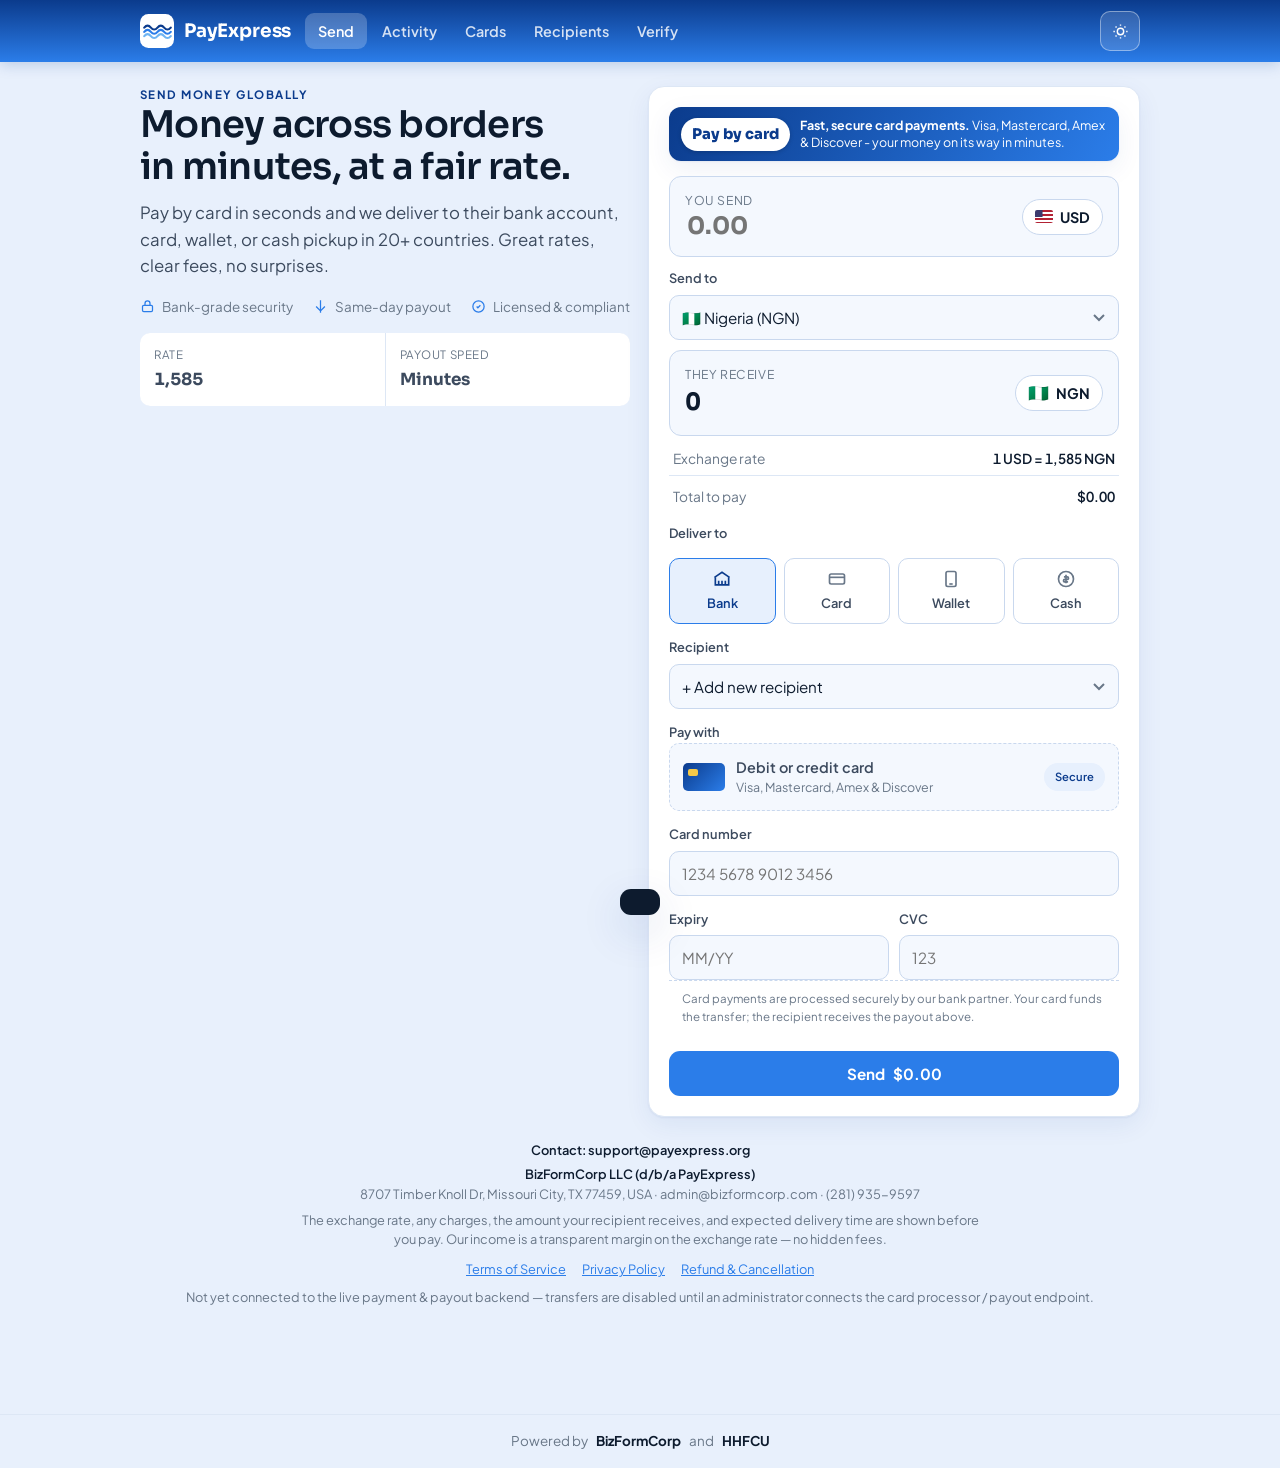
==== commit 83d857da: "Clean sweep: remove all orphaned Payvyn code - Delete the entire Payvyn JS block (PV object, routing" ====
--- a/index.html
+++ b/index.html
@@ -235,25 +235,11 @@
   .bfc{margin-bottom:calc(58px + env(safe-area-inset-bottom))}
   [style*="grid-template-columns:1fr 1fr"]{grid-template-columns:1fr !important}
 }
-/* Pay-from (pay-in) selector + Payvyn panel */
-.payin-toggle{display:grid;grid-template-columns:1fr 1fr;gap:8px;margin:6px 0 2px}
-.pin-opt{display:flex;align-items:center;justify-content:center;gap:7px;border:1.5px solid var(--line2);background:var(--card);color:var(--body);font-family:inherit;font-weight:600;font-size:.85rem;padding:11px 8px;border-radius:11px;cursor:pointer;min-height:46px;touch-action:manipulation}
-.pin-opt svg{width:18px;height:18px}
-.pin-opt[aria-pressed="true"]{border-color:var(--blue);color:var(--blue-dark);background:var(--blue-wash)}
-.pv-panel{margin-top:12px;border:1px solid var(--line2);border-radius:13px;background:linear-gradient(180deg,var(--card),var(--card2));overflow:hidden}
-.pv-head{display:flex;align-items:center;gap:10px;padding:12px 14px;background:linear-gradient(120deg,#0b3b8c,#2b7de9);color:#fff}
-.pv-logo-chip{background:#fff;border-radius:9px;padding:4px 8px;display:inline-flex;align-items:center;flex:0 0 auto;box-shadow:0 1px 5px rgba(0,0,0,.2)}
-.pv-logo-chip img{height:28px;width:auto;display:block}
-.pv-logo-word{font-family:var(--disp);font-weight:800;font-size:1.3rem;letter-spacing:.3px}
-.pv-head .pv-tag{font-size:.72rem;opacity:.93;margin-left:auto;text-align:right;max-width:42%;line-height:1.3}
-.pv-body{padding:12px 13px}
+/* Card pay-in badge, chip + note */
 .pv-note{display:flex;align-items:center;justify-content:space-between;gap:8px;font-size:.72rem;color:var(--muted);padding:9px 13px;border-top:1px dashed var(--line2)}
 .pv-note span{color:#b7791f;font-weight:600}
-.pv-amts{display:flex;gap:8px;margin-top:9px}
-.pv-amts input{flex:1;min-width:0}
 .pv-badge{display:flex;align-items:center;gap:10px;margin:0 0 15px;padding:10px 12px;border-radius:12px;background:linear-gradient(120deg,#0b3b8c,#2b7de9);color:#fff;cursor:pointer;box-shadow:var(--shadow)}
 .pv-badge-mark{display:inline-flex;align-items:center;gap:6px;font-family:var(--disp);font-weight:800;font-size:.92rem;color:#0b3b8c;background:#fff;padding:5px 11px;border-radius:999px;flex:0 0 auto;box-shadow:0 1px 4px rgba(0,0,0,.18)}
-.pv-badge-mark img{height:18px;width:auto;display:block}
 .pv-badge-txt{font-size:.78rem;line-height:1.38}
 .pv-badge-txt b{font-weight:700}
 </style>
@@ -746,68 +732,8 @@
 (function(){try{if(localStorage.getItem("px_live_v1")!=="1"){["px_txns","px_hhfcu_card","px_kyc"].forEach(function(k){localStorage.removeItem(k);});localStorage.setItem("px_live_v1","1");}}catch(e){}})();
 function esc(s){return String(s==null?"":s).replace(/[&<>"]/g,function(c){return{"&":"&amp;","<":"&lt;",">":"&gt;","\"":"&quot;"}[c];});}
 function getApiEndpoint(){try{return (localStorage.getItem("px_backend")||"").trim();}catch(e){return"";}}
-/* Pay-in rail: PAYVYN ONLY. Card/Stripe pay-in has been removed — Payvyn
-   (pay direct from the sender's U.S. bank over ACH, ownership verified natively,
-   no aggregator) is the sole checkout for the pay-in leg. */
-var PAYVYN_VERIFY_API="https://payvyn-verify.fern-swift.workers.dev";
-var payin="payvyn";            /* Payvyn is the only pay-in method */
-var PV={verifyId:null,demo:false,micro:null};
-function pvValidRouting(r){if(!/^\d{9}$/.test(r))return false;var d=r.split("").map(Number);var s=3*(d[0]+d[3]+d[6])+7*(d[1]+d[4]+d[7])+(d[2]+d[5]+d[8]);return s%10===0;}
-function getPayvynBank(){try{return JSON.parse(localStorage.getItem("px_payvyn_bank")||"null");}catch(e){return null;}}
-function setPayvynBank(b){try{localStorage.setItem("px_payvyn_bank",JSON.stringify(b));}catch(e){}}
-function focusPayvyn(){var p=document.getElementById("payinPayvyn");try{if(p&&p.scrollIntoView)p.scrollIntoView({behavior:"smooth",block:"center"});}catch(e){}if(!getPayvynBank())openPayvynLink();}
-function renderPayvynChip(){var nm=document.getElementById("pvName"),sub=document.getElementById("pvSub"),btn=document.getElementById("pvLinkBtn");if(!nm)return;var b=getPayvynBank();if(b&&b.last4){nm.textContent=(b.bank?b.bank+" ":"Bank ")+"••••"+b.last4;sub.innerHTML='<span style="color:var(--good);font-weight:600">● Verified by Payvyn</span> — '+esc(b.type||"checking");if(btn)btn.textContent="Change";}else{nm.textContent="Link your bank";sub.textContent="Verified securely — no card needed";if(btn)btn.textContent="Link";}}
-function openPayvynLink(){var e=document.getElementById("pvEdit");if(!e)return;e.style.display=(e.style.display==="block"?"none":"block");document.getElementById("pvStep1").style.display="block";document.getElementById("pvStep2").style.display="none";PV.verifyId=null;PV.demo=false;}
-function pvStartDemo(note){PV.demo=true;var a=((Math.floor(Math.random()*44)+5)/100),b=((Math.floor(Math.random()*44)+5)/100);PV.micro=[a,b];document.getElementById("pvStep1").style.display="none";document.getElementById("pvStep2").style.display="block";document.getElementById("pvHint").innerHTML='Two micro-deposits are on the way to your account via ACH. <b>Demo'+(note?" "+esc(note):"")+':</b> enter <b>$'+a.toFixed(2)+'</b> and <b>$'+b.toFixed(2)+'</b> to confirm ownership.';}
-function pvStart(){
-  var rt=((document.getElementById("pvRouting")||{}).value||"").replace(/\D/g,"");
-  var ac=((document.getElementById("pvAccount")||{}).value||"").replace(/\D/g,"");
-  if(!pvValidRouting(rt)){toast("Enter a valid 9-digit routing number");return;}
-  if(ac.length<4){toast("Enter a valid account number");return;}
-  var kyc=null;try{kyc=JSON.parse(localStorage.getItem("px_kyc")||"null")}catch(e){}
-  PV.verifyId=null;PV.demo=false;
-  if(PAYVYN_VERIFY_API){
-    document.getElementById("pvStep1").style.display="none";document.getElementById("pvStep2").style.display="block";
-    document.getElementById("pvHint").textContent="Requesting two micro-deposits via Payvyn…";
-    fetch(PAYVYN_VERIFY_API.replace(/\/$/,"")+"/verify/start",{method:"POST",headers:{"Content-Type":"application/json"},body:JSON.stringify({routing:rt,account:ac,type:(document.getElementById("pvType")||{}).value||"checking",name:(kyc&&kyc.name)||"",email:(kyc&&kyc.email)||""})})
-      .then(function(res){return res.json().catch(function(){return null;});})
-      .then(function(d){
-        if(!d||!d.ok){pvStartDemo("— service unavailable");return;}
-        PV.verifyId=d.id;
-        var hint="Two micro-deposits are on the way to your account via ACH (same business day with Same-Day ACH). Enter the two amounts from your statement to confirm ownership.";
-        if(d.sandboxAmounts&&d.sandboxAmounts.length===2){hint+=' <b>Sandbox:</b> enter <b>$'+esc(d.sandboxAmounts[0])+'</b> and <b>$'+esc(d.sandboxAmounts[1])+'</b>.';}
-        document.getElementById("pvHint").innerHTML=hint;
-      }).catch(function(){pvStartDemo("— service unreachable");});
-    return;
-  }
-  pvStartDemo("");
-}
-function pvFinish(rt,ac){
-  var b={last4:ac.slice(-4),routing:rt,type:(document.getElementById("pvType")||{}).value||"checking",verified:true,verifyId:(PV.verifyId||null),ts:Date.now()};
-  setPayvynBank(b);renderPayvynChip();
-  document.getElementById("pvEdit").style.display="none";
-  toast("Bank verified by Payvyn — ••••"+b.last4+" linked");
-}
-function pvConfirm(){
-  var rt=((document.getElementById("pvRouting")||{}).value||"").replace(/\D/g,"");
-  var ac=((document.getElementById("pvAccount")||{}).value||"").replace(/\D/g,"");
-  var a=parseFloat(((document.getElementById("pvA")||{}).value||"").replace(/[^0-9.]/g,""));
-  var b=parseFloat(((document.getElementById("pvB")||{}).value||"").replace(/[^0-9.]/g,""));
-  if(isNaN(a)||isNaN(b)||a<=0||b<=0){toast("Enter both deposit amounts");return;}
-  if(PAYVYN_VERIFY_API&&PV.verifyId&&!PV.demo){
-    fetch(PAYVYN_VERIFY_API.replace(/\/$/,"")+"/verify/confirm",{method:"POST",headers:{"Content-Type":"application/json"},body:JSON.stringify({id:PV.verifyId,a:a,b:b})})
-      .then(function(res){return res.json().catch(function(){return null;});})
-      .then(function(d){
-        if(d&&d.ok&&d.status==="verified"){pvFinish(rt,ac);}
-        else{toast((d&&d.error)||"Amounts didn't match — check your statement and try again.");}
-      }).catch(function(){toast("Couldn't reach Payvyn — please try again.");});
-    return;
-  }
-  /* demo verification */
-  var got=[a,b].sort(function(x,y){return x-y;}),exp=(PV.micro||[]).slice().sort(function(x,y){return x-y;});
-  if(PV.micro&&Math.abs(got[0]-exp[0])<0.001&&Math.abs(got[1]-exp[1])<0.001){pvFinish(rt,ac);}
-  else{toast("Amounts didn't match — try the two demo amounts shown above.");}
-}
+/* Pay-in: card only (processed by the bank partner acquirer). The former Payvyn
+   bank-link (ACH micro-deposit) pay-in has been fully removed. */
 function ccyName(ccy){for(var i=0;i<COUNTRIES.length;i++){if(COUNTRIES[i].ccy===ccy)return COUNTRIES[i].f+" "+COUNTRIES[i].n;}return ccy||"";}
 function ccyRate(ccy){for(var i=0;i<COUNTRIES.length;i++){if(COUNTRIES[i].ccy===ccy)return COUNTRIES[i].rate;}return (dest&&dest.rate)||1;}
 
@@ -928,7 +854,7 @@
   h+='<option value="__add">+ Add new recipient</option>';
   sel.innerHTML=h;
 }
-function applyLiveState(){var el=document.getElementById("pxLive");if(el){el.textContent=(getApiEndpoint()||PAYVYN_VERIFY_API)?"":"Not yet connected to the live payment & payout backend — transfers are disabled until an administrator connects the processor / IMTO endpoint.";}}
+function applyLiveState(){var el=document.getElementById("pxLive");if(el){el.textContent=getApiEndpoint()?"":"Not yet connected to the live payment & payout backend — transfers are disabled until an administrator connects the card processor / payout endpoint.";}}
 function saveBackend(){var v=(document.getElementById("fApi").value||"").trim();var s=(document.getElementById("fStatus")?document.getElementById("fStatus").value:"").trim();var rv=(document.getElementById("fResolve")?document.getElementById("fResolve").value:"").trim();try{localStorage.setItem("px_backend",v);localStorage.setItem("px_status",s);localStorage.setItem("px_resolve",rv);}catch(e){}applyLiveState();renderLiveState();if(v)pollStatuses();toast(v?"Live backend connected — transfers enabled":"Backend cleared — not-live mode");}
 function renderLiveState(){var el=document.getElementById("liveState");if(!el)return;el.innerHTML=getApiEndpoint()?'<b style="color:var(--good)">● Live backend connected</b> — transfers enabled.':'<b style="color:var(--warn)">● Not live</b> — transfers disabled until a backend is connected.';}
 function clearAppData(){if(!confirm("Clear all recipients, transfers, KYC and card data on this device? This cannot be undone."))return;["px_txns","px_recipients","px_kyc","px_hhfcu_card"].forEach(function(k){try{localStorage.removeItem(k)}catch(e){}});transfers=[];renderActivity();renderRecipients();populateRecipSelect();try{renderAdmin();}catch(e){}toast("All app data cleared");}
@@ -1033,7 +959,7 @@
 function renderKyc(key){var box=document.getElementById("f-"+key);if(!box)return;var h="";for(var i=0;i<KYCF[key].length;i++){var f=KYCF[key][i];var th=f.url?'<img class="dz-thumb" alt="" src="'+f.url+'">':'<span class="dz-thumb">'+(f.name.split(".").pop()||"FILE").toUpperCase().slice(0,4)+'</span>';h+='<div class="dz-file">'+th+'<div class="dz-meta"><div class="dz-name">'+f.name+'</div><div class="dz-size">'+kbSize(f.size)+'</div></div><button class="dz-x" onclick="rmKyc(\''+key+'\','+i+')">x</button></div>';}box.innerHTML=h;}
 function cardHtml(c){return '<div class="hhfcu-card"><div class="co">PayExpress</div><div class="by">Debit<br>HHFCU</div><div class="chip"></div><div class="num mono">4127  88**  ****  '+c.last4+'</div><div class="row"><span>'+c.holder+'</span><span>'+(c.virtual?"VIRTUAL":"DEBIT")+'</span></div></div>';}
 function getCard(){try{return JSON.parse(localStorage.getItem("px_hhfcu_card")||"null")}catch(e){return null;}}
-/* Card-on-file pay-in removed — Payvyn (pay-from-bank) is the only pay-in rail. */
+/* The HHFCU debit card below is an issued-card visual, separate from the card pay-in on the Send tab. */
 function renderHhfcuCard(){
   var c=getCard();var box=document.getElementById("hhfcuCardBox");
   if(box){ box.innerHTML = (c&&c.issued) ? '<div style="font-weight:600;color:var(--ink);margin-bottom:10px">Your HHFCU debit card</div>'+cardHtml(c)+(c.plastic?'<p style="font-size:.82rem;color:var(--muted);margin-top:8px">Plastic card mailed in 7-10 business days.</p>':'') : '<div style="display:flex;justify-content:space-between;align-items:center;gap:12px;flex-wrap:wrap"><div><h3 style="font-size:1.05rem;color:var(--ink)">Your HHFCU debit card</h3><p style="font-size:.88rem;color:var(--muted);margin-top:2px">Verify your identity to request a virtual or plastic card.</p></div><button class="btn btn-primary" onclick="go(\'verify\')">Get your card</button></div>'; }
@@ -1141,7 +1067,7 @@
 function initAdmin(){renderAdmin();}
 
 loadRates(); loadCfg(); fillCountrySelects(); calc(); renderActivity(); renderHhfcuCard(); initAdmin();
-renderRecipients(); populateRecipSelect(); populateBanks(); applyLiveState(); renderPayvynChip();
+renderRecipients(); populateRecipSelect(); populateBanks(); applyLiveState();
 (function(){var fa=document.getElementById("fApi");if(fa)fa.value=getApiEndpoint();var fs=document.getElementById("fStatus");if(fs)fs.value=getStatusUrl();var fr=document.getElementById("fResolve");if(fr)fr.value=getResolveUrl();renderLiveState();})();
 pollStatuses(); setInterval(pollStatuses, 60000);
 </script>
